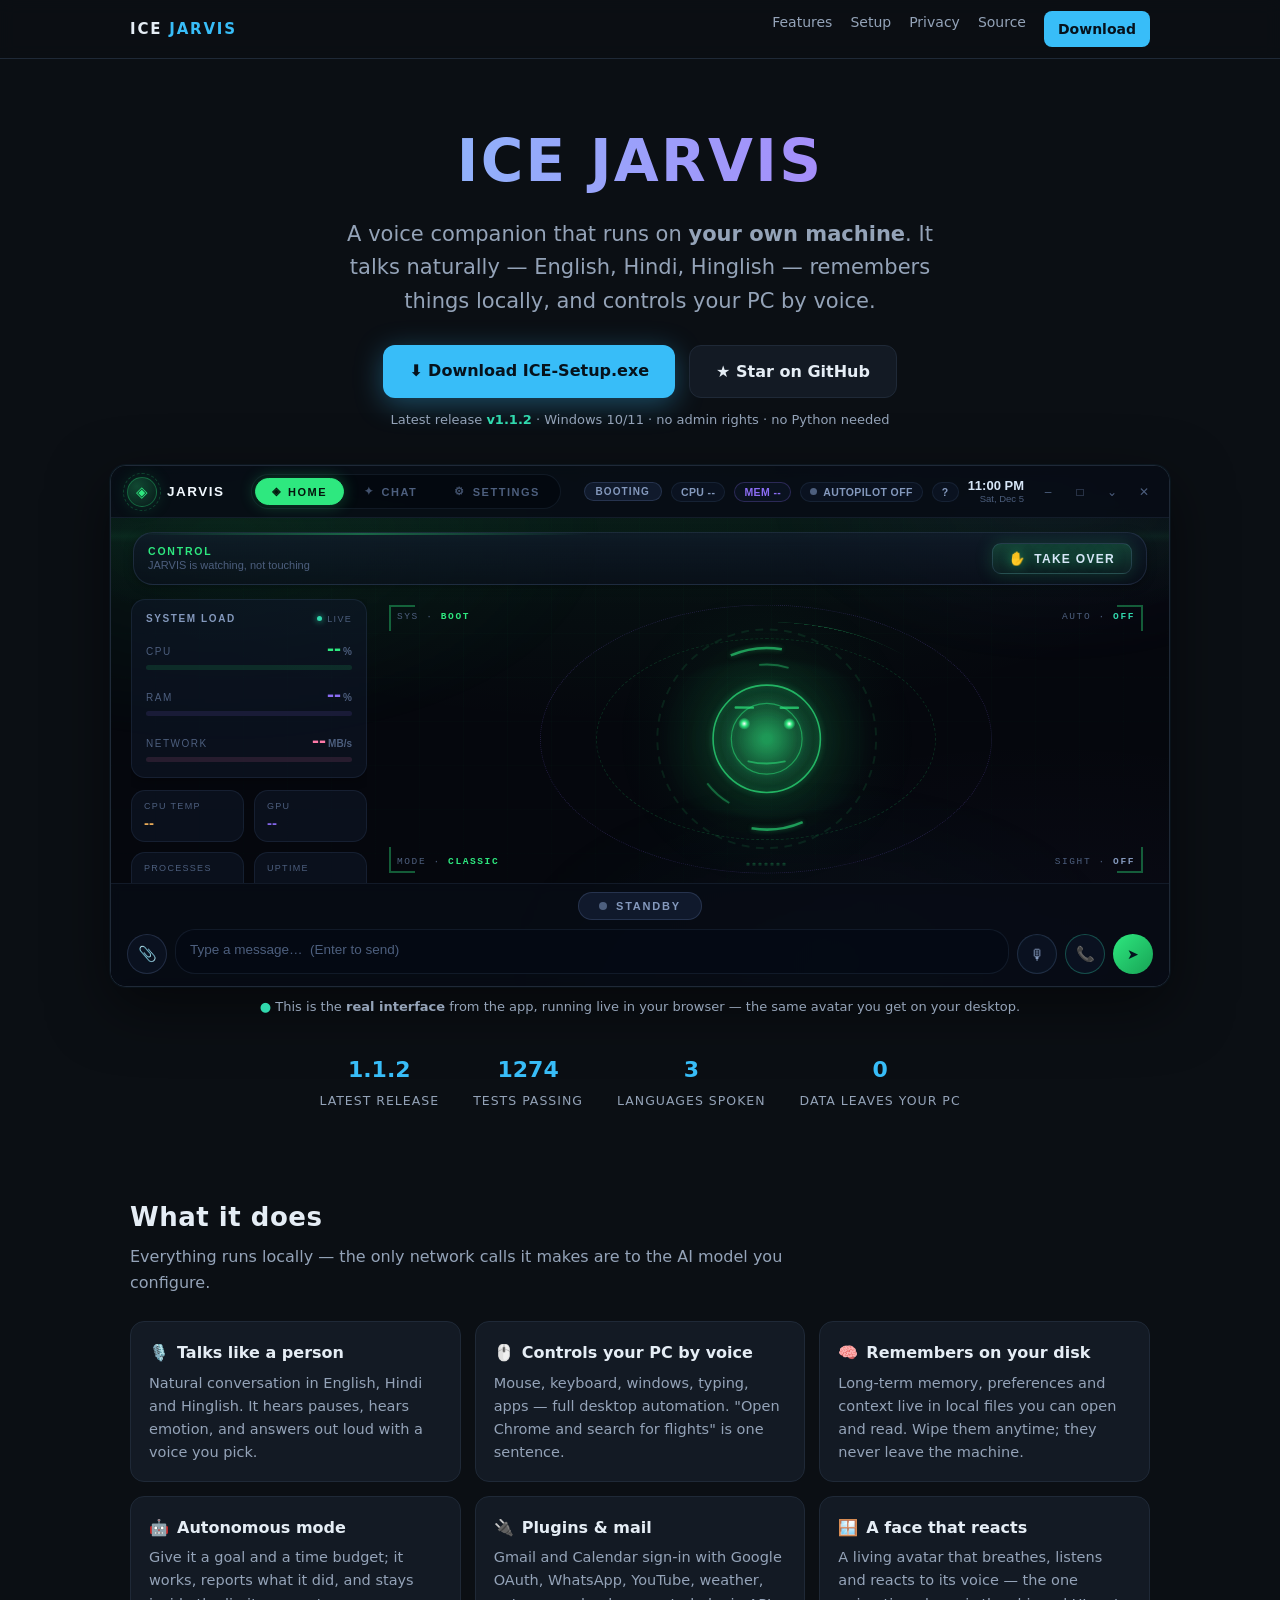
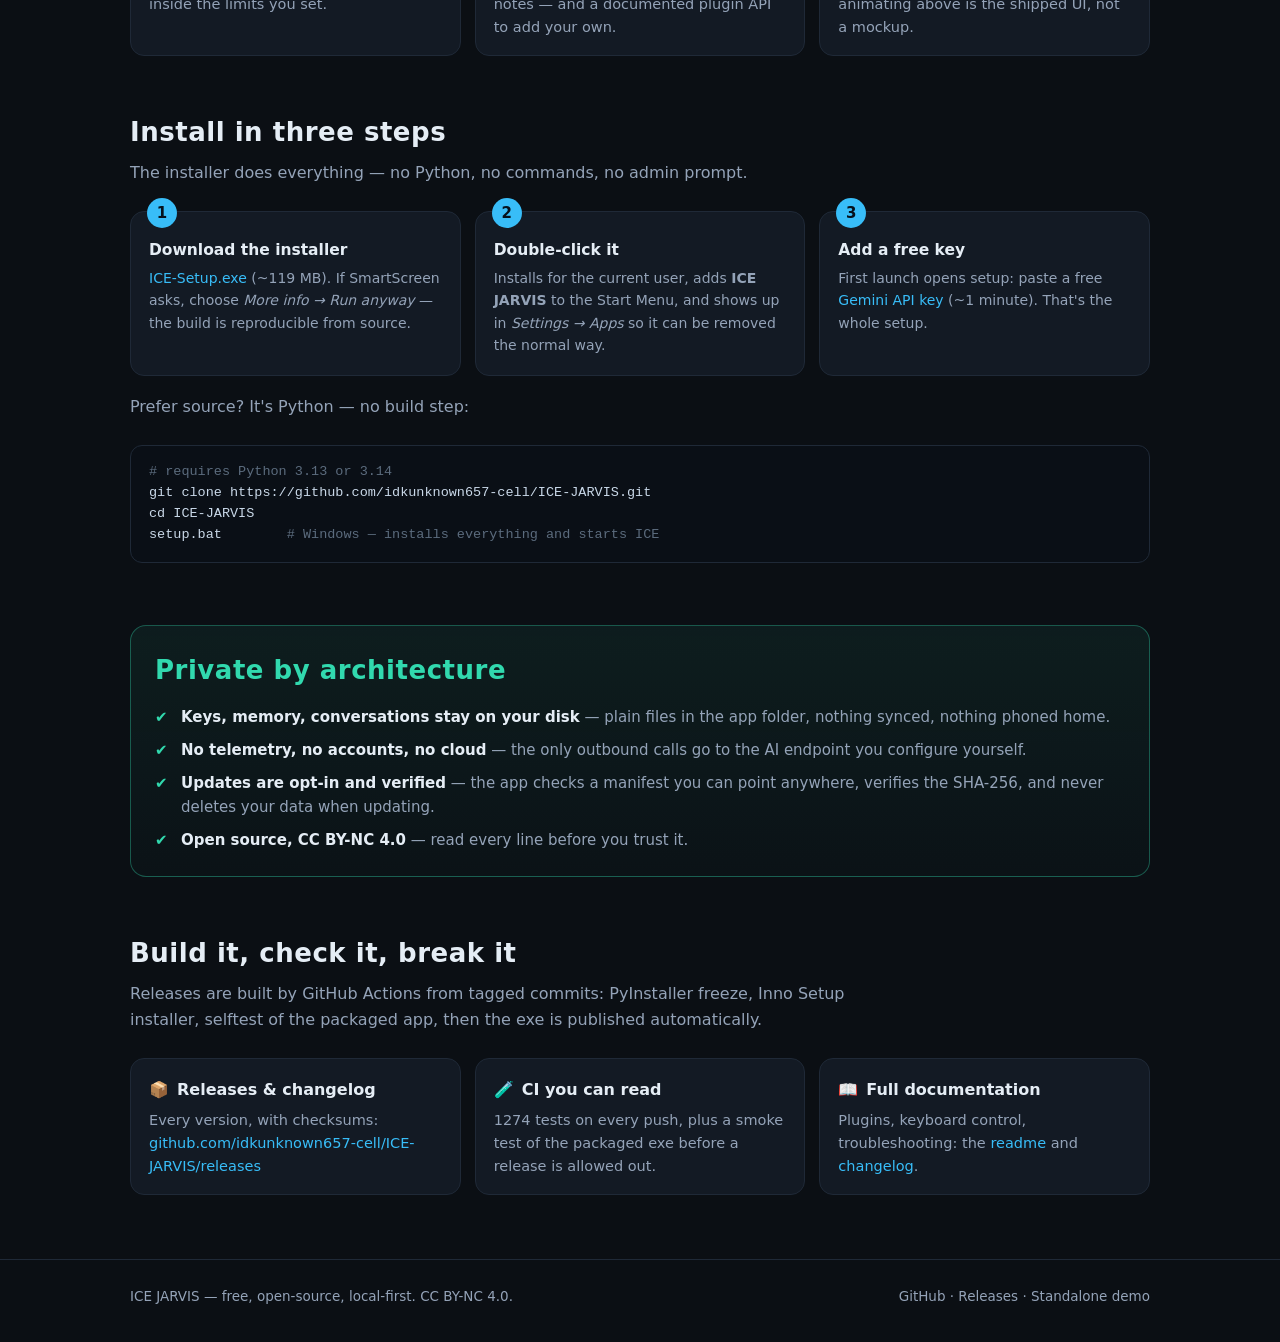
==== docs/index.html @ d4f6b69f "Add the website: landing page + live demo of the real UI, deployed to GitHub Pages" ====
<!DOCTYPE html>
<html lang="en">
<head>
<meta charset="utf-8">
<meta name="viewport" content="width=device-width, initial-scale=1">
<title>ICE JARVIS — a voice companion that runs on your own PC</title>
<meta name="description" content="ICE JARVIS is an open-source Windows voice assistant: natural talk in English, Hindi and Hinglish, full PC control by voice, local memory, plugins — and zero telemetry.">
<link rel="icon" href="data:image/svg+xml,%3Csvg xmlns='http://www.w3.org/2000/svg' viewBox='0 0 32 32'%3E%3Ccircle cx='16' cy='16' r='13' fill='%230b0f14' stroke='%2338bdf8' stroke-width='2'/%3E%3Ccircle cx='16' cy='16' r='6' fill='%2338bdf8'/%3E%3C/svg%3E">
<link rel="stylesheet" href="style.css">
</head>
<body>

<nav>
  <div class="wrap">
    <div class="brand">ICE <span>JARVIS</span></div>
    <div class="links">
      <a href="#features">Features</a>
      <a href="#setup">Setup</a>
      <a href="#privacy">Privacy</a>
      <a href="#source">Source</a>
      <a class="nav-cta" href="https://github.com/idkunknown657-cell/ICE-JARVIS/releases/latest/download/ICE-Setup.exe">Download</a>
    </div>
  </div>
</nav>

<header class="hero wrap">
  <h1>ICE JARVIS</h1>
  <p class="tag">A voice companion that runs on <b>your own machine</b>. It talks naturally — English, Hindi, Hinglish — remembers things locally, and controls your PC by voice.</p>
  <div class="cta-row">
    <a class="btn btn-main" href="https://github.com/idkunknown657-cell/ICE-JARVIS/releases/latest/download/ICE-Setup.exe">⬇ Download ICE-Setup.exe</a>
    <a class="btn btn-ghost" href="https://github.com/idkunknown657-cell/ICE-JARVIS">★ Star on GitHub</a>
  </div>
  <p class="ver">Latest release <b id="latest-ver">v1.1.2</b> · Windows 10/11 · no admin rights · no Python needed</p>

  <div class="demo">
    <div class="demo-frame">
      <iframe src="demo.html" title="ICE JARVIS avatar demo — the real UI, running in your browser" loading="lazy"></iframe>
    </div>
    <p class="demo-note"><span class="dot">●</span> This is the <b>real interface</b> from the app, running live in your browser — the same avatar you get on your desktop.</p>
  </div>

  <div class="stats">
    <div><b id="stat-ver">1.1.2</b><span>latest release</span></div>
    <div><b>1274</b><span>tests passing</span></div>
    <div><b>3</b><span>languages spoken</span></div>
    <div><b>0</b><span>data leaves your PC</span></div>
  </div>
</header>

<main class="wrap">

  <section id="features">
    <h2>What it does</h2>
    <p class="sub">Everything runs locally — the only network calls it makes are to the AI model you configure.</p>
    <div class="grid">
      <div class="card"><h3><span class="ico">🎙️</span>Talks like a person</h3><p>Natural conversation in English, Hindi and Hinglish. It hears pauses, hears emotion, and answers out loud with a voice you pick.</p></div>
      <div class="card"><h3><span class="ico">🖱️</span>Controls your PC by voice</h3><p>Mouse, keyboard, windows, typing, apps — full desktop automation. "Open Chrome and search for flights" is one sentence.</p></div>
      <div class="card"><h3><span class="ico">🧠</span>Remembers on your disk</h3><p>Long-term memory, preferences and context live in local files you can open and read. Wipe them anytime; they never leave the machine.</p></div>
      <div class="card"><h3><span class="ico">🤖</span>Autonomous mode</h3><p>Give it a goal and a time budget; it works, reports what it did, and stays inside the limits you set.</p></div>
      <div class="card"><h3><span class="ico">🔌</span>Plugins &amp; mail</h3><p>Gmail and Calendar sign-in with Google OAuth, WhatsApp, YouTube, weather, notes — and a documented plugin API to add your own.</p></div>
      <div class="card"><h3><span class="ico">🪟</span>A face that reacts</h3><p>A living avatar that breathes, listens and reacts to its voice — the one animating above is the shipped UI, not a mockup.</p></div>
    </div>
  </section>

  <section id="setup">
    <h2>Install in three steps</h2>
    <p class="sub">The installer does everything — no Python, no commands, no admin prompt.</p>
    <div class="steps">
      <div class="step"><h3>Download the installer</h3><p><a href="https://github.com/idkunknown657-cell/ICE-JARVIS/releases/latest/download/ICE-Setup.exe">ICE-Setup.exe</a> (~119&nbsp;MB). If SmartScreen asks, choose <i>More info → Run anyway</i> — the build is reproducible from source.</p></div>
      <div class="step"><h3>Double-click it</h3><p>Installs for the current user, adds <b>ICE JARVIS</b> to the Start Menu, and shows up in <i>Settings → Apps</i> so it can be removed the normal way.</p></div>
      <div class="step"><h3>Add a free key</h3><p>First launch opens setup: paste a free <a href="https://aistudio.google.com/apikey">Gemini API key</a> (~1 minute). That's the whole setup.</p></div>
    </div>
    <p class="sub" style="margin-top:18px">Prefer source? It's Python — no build step:</p>
    <pre><span class="c"># requires Python 3.13 or 3.14</span>
git clone https://github.com/idkunknown657-cell/ICE-JARVIS.git
cd ICE-JARVIS
setup.bat        <span class="c"># Windows — installs everything and starts ICE</span></pre>
  </section>

  <section id="privacy">
    <div class="privacy">
      <h2>Private by architecture</h2>
      <ul>
        <li><b>Keys, memory, conversations stay on your disk</b> — plain files in the app folder, nothing synced, nothing phoned home.</li>
        <li><b>No telemetry, no accounts, no cloud</b> — the only outbound calls go to the AI endpoint you configure yourself.</li>
        <li><b>Updates are opt-in and verified</b> — the app checks a manifest you can point anywhere, verifies the SHA-256, and never deletes your data when updating.</li>
        <li><b>Open source, CC BY-NC 4.0</b> — read every line before you trust it.</li>
      </ul>
    </div>
  </section>

  <section id="source">
    <h2>Build it, check it, break it</h2>
    <p class="sub">Releases are built by GitHub Actions from tagged commits: PyInstaller freeze, Inno Setup installer, selftest of the packaged app, then the exe is published automatically.</p>
    <div class="grid">
      <div class="card"><h3><span class="ico">📦</span>Releases &amp; changelog</h3><p>Every version, with checksums: <a href="https://github.com/idkunknown657-cell/ICE-JARVIS/releases">github.com/idkunknown657-cell/ICE-JARVIS/releases</a></p></div>
      <div class="card"><h3><span class="ico">🧪</span>CI you can read</h3><p>1274 tests on every push, plus a smoke test of the packaged exe before a release is allowed out.</p></div>
      <div class="card"><h3><span class="ico">📖</span>Full documentation</h3><p>Plugins, keyboard control, troubleshooting: the <a href="https://github.com/idkunknown657-cell/ICE-JARVIS#readme">readme</a> and <a href="https://github.com/idkunknown657-cell/ICE-JARVIS/blob/main/CHANGELOG.md">changelog</a>.</p></div>
    </div>
  </section>

</main>

<footer>
  <div class="wrap">
    <span>ICE JARVIS — free, open-source, local-first. CC BY-NC 4.0.</span>
    <span class="right"><a href="https://github.com/idkunknown657-cell/ICE-JARVIS">GitHub</a> · <a href="https://github.com/idkunknown657-cell/ICE-JARVIS/releases">Releases</a> · <a href="demo.html">Standalone demo</a></span>
  </div>
</footer>

<script>
// keep the version badges honest — read the real "latest" release from the GitHub API
fetch("https://api.github.com/repos/idkunknown657-cell/ICE-JARVIS/releases/latest")
  .then(r => r.ok ? r.json() : Promise.reject(r.status))
  .then(rel => {
    const v = (rel.tag_name || "").replace(/^v/, "");
    if (v) {
      for (const id of ["latest-ver", "stat-ver"]) {
        const el = document.getElementById(id);
        if (el) el.textContent = id === "latest-ver" ? rel.tag_name : v;
      }
    }
  })
  .catch(() => { /* static fallback stays */ });
</script>
</body>
</html>
---- docs/style.css ----
/* ICE JARVIS — landing page (served from /docs via GitHub Pages) */
:root {
  --bg: #0b0f14;
  --bg2: #0f151d;
  --card: #131a24;
  --line: #1f2937;
  --text: #e5edf5;
  --muted: #94a3b8;
  --accent: #38bdf8;
  --accent2: #8b6df5;
  --good: #31d9ae;
}

* { box-sizing: border-box; margin: 0; padding: 0; }

html { scroll-behavior: smooth; }

body {
  background:
    radial-gradient(900px 500px at 80% -10%, rgba(139, 109, 245, .14), transparent 60%),
    radial-gradient(900px 500px at 15% -10%, rgba(56, 189, 248, .12), transparent 60%),
    var(--bg);
  color: var(--text);
  font-family: "Segoe UI", system-ui, -apple-system, Roboto, sans-serif;
  line-height: 1.6;
}

a { color: var(--accent); text-decoration: none; }
a:hover { text-decoration: underline; }

.wrap { max-width: 1060px; margin: 0 auto; padding: 0 20px; }

/* ── nav ─────────────────────────────────────────────────────────── */
nav {
  position: sticky; top: 0; z-index: 10;
  background: rgba(11, 15, 20, .82);
  backdrop-filter: blur(8px);
  border-bottom: 1px solid var(--line);
}
nav .wrap { display: flex; align-items: center; gap: 18px; height: 58px; }
.brand { font-weight: 700; letter-spacing: .12em; color: var(--text); font-size: 15px; }
.brand span { color: var(--accent); }
nav .links { margin-left: auto; display: flex; gap: 18px; font-size: 14px; }
nav .links a { color: var(--muted); }
nav .links a:hover { color: var(--text); text-decoration: none; }
.nav-cta {
  background: var(--accent); color: #06121c !important;
  padding: 7px 14px; border-radius: 8px; font-weight: 600;
}
.nav-cta:hover { text-decoration: none; filter: brightness(1.1); }

/* ── hero ────────────────────────────────────────────────────────── */
.hero { padding: 56px 0 30px; text-align: center; }
.hero h1 {
  font-size: clamp(34px, 6vw, 58px);
  letter-spacing: .04em;
  background: linear-gradient(92deg, #7dd3fc, #a78bfa 70%);
  -webkit-background-clip: text; background-clip: text; color: transparent;
}
.hero .tag { font-size: clamp(16px, 2.4vw, 21px); color: var(--muted); margin: 10px auto 26px; max-width: 640px; }
.cta-row { display: flex; gap: 14px; justify-content: center; flex-wrap: wrap; }
.btn {
  display: inline-block; padding: 13px 26px; border-radius: 12px;
  font-weight: 700; font-size: 16px;
}
.btn:hover { text-decoration: none; }
.btn-main { background: var(--accent); color: #06121c !important; box-shadow: 0 6px 28px rgba(56, 189, 248, .35); }
.btn-main:hover { filter: brightness(1.08); }
.btn-ghost { border: 1px solid var(--line); color: var(--text) !important; background: var(--card); }
.btn-ghost:hover { border-color: var(--accent); }
.hero .ver { margin-top: 12px; font-size: 13px; color: var(--muted); }
.hero .ver b { color: var(--good); font-weight: 600; }

/* ── demo frame ──────────────────────────────────────────────────── */
.demo { margin: 34px 0 8px; }
.demo-frame {
  border: 1px solid var(--line);
  border-radius: 16px;
  overflow: hidden;
  background: var(--bg2);
  box-shadow: 0 20px 60px rgba(0, 0, 0, .5), 0 0 0 1px rgba(56, 189, 248, .06);
}
.demo-frame iframe { display: block; width: 100%; height: 520px; border: 0; }
.demo-note { text-align: center; color: var(--muted); font-size: 13px; margin-top: 10px; }
.demo-note .dot { color: var(--good); }

/* ── stats strip ─────────────────────────────────────────────────── */
.stats { display: flex; justify-content: center; gap: 34px; flex-wrap: wrap; padding: 26px 0 8px; }
.stats div { text-align: center; }
.stats b { display: block; font-size: 22px; color: var(--accent); }
.stats span { font-size: 12.5px; color: var(--muted); text-transform: uppercase; letter-spacing: .08em; }

/* ── sections ────────────────────────────────────────────────────── */
section { padding: 46px 0 10px; }
h2 { font-size: 26px; margin-bottom: 6px; letter-spacing: .02em; }
.sub { color: var(--muted); margin-bottom: 26px; max-width: 720px; }

.grid { display: grid; grid-template-columns: repeat(auto-fit, minmax(280px, 1fr)); gap: 14px; }
.card {
  background: var(--card); border: 1px solid var(--line);
  border-radius: 14px; padding: 18px 18px 16px;
}
.card h3 { font-size: 16px; margin-bottom: 6px; }
.card h3 .ico { margin-right: 8px; }
.card p { color: var(--muted); font-size: 14.5px; }

/* ── steps ───────────────────────────────────────────────────────── */
.steps { display: grid; grid-template-columns: repeat(auto-fit, minmax(260px, 1fr)); gap: 14px; counter-reset: step; }
.step {
  background: var(--card); border: 1px solid var(--line); border-radius: 14px;
  padding: 18px; position: relative; counter-increment: step;
}
.step::before {
  content: counter(step);
  position: absolute; top: -14px; left: 16px;
  width: 30px; height: 30px; border-radius: 50%;
  background: var(--accent); color: #06121c;
  font-weight: 800; display: grid; place-items: center; font-size: 15px;
}
.step h3 { font-size: 15.5px; margin: 8px 0 4px; }
.step p { color: var(--muted); font-size: 14px; }
.step code {
  background: #0a0f16; border: 1px solid var(--line); border-radius: 5px;
  padding: 1px 6px; font-size: 13px; color: #7dd3fc;
}

/* ── privacy band ────────────────────────────────────────────────── */
.privacy {
  border: 1px solid rgba(49, 217, 174, .35);
  background: linear-gradient(180deg, rgba(49, 217, 174, .07), rgba(49, 217, 174, .02));
  border-radius: 16px; padding: 24px; margin-top: 6px;
}
.privacy h2 { color: var(--good); }
.privacy ul { list-style: none; display: grid; gap: 9px; margin-top: 14px; }
.privacy li { color: var(--muted); font-size: 15px; padding-left: 26px; position: relative; }
.privacy li::before { content: "✔"; position: absolute; left: 0; color: var(--good); }
.privacy li b { color: var(--text); font-weight: 600; }

/* ── source block ────────────────────────────────────────────────── */
pre {
  background: #0a0f16; border: 1px solid var(--line); border-radius: 12px;
  padding: 16px 18px; overflow-x: auto; font-size: 13.5px; line-height: 1.55;
  color: #c9d8e8;
}
pre .c { color: #5b6b7d; }

/* ── footer ──────────────────────────────────────────────────────── */
footer { border-top: 1px solid var(--line); margin-top: 54px; padding: 26px 0 34px; }
footer .wrap { display: flex; gap: 18px; flex-wrap: wrap; color: var(--muted); font-size: 13.5px; }
footer .right { margin-left: auto; }
footer a { color: var(--muted); }
footer a:hover { color: var(--text); text-decoration: none; }

@media (max-width: 640px) {
  nav .links a:not(.nav-cta) { display: none; }
  .demo-frame iframe { height: 430px; }
}
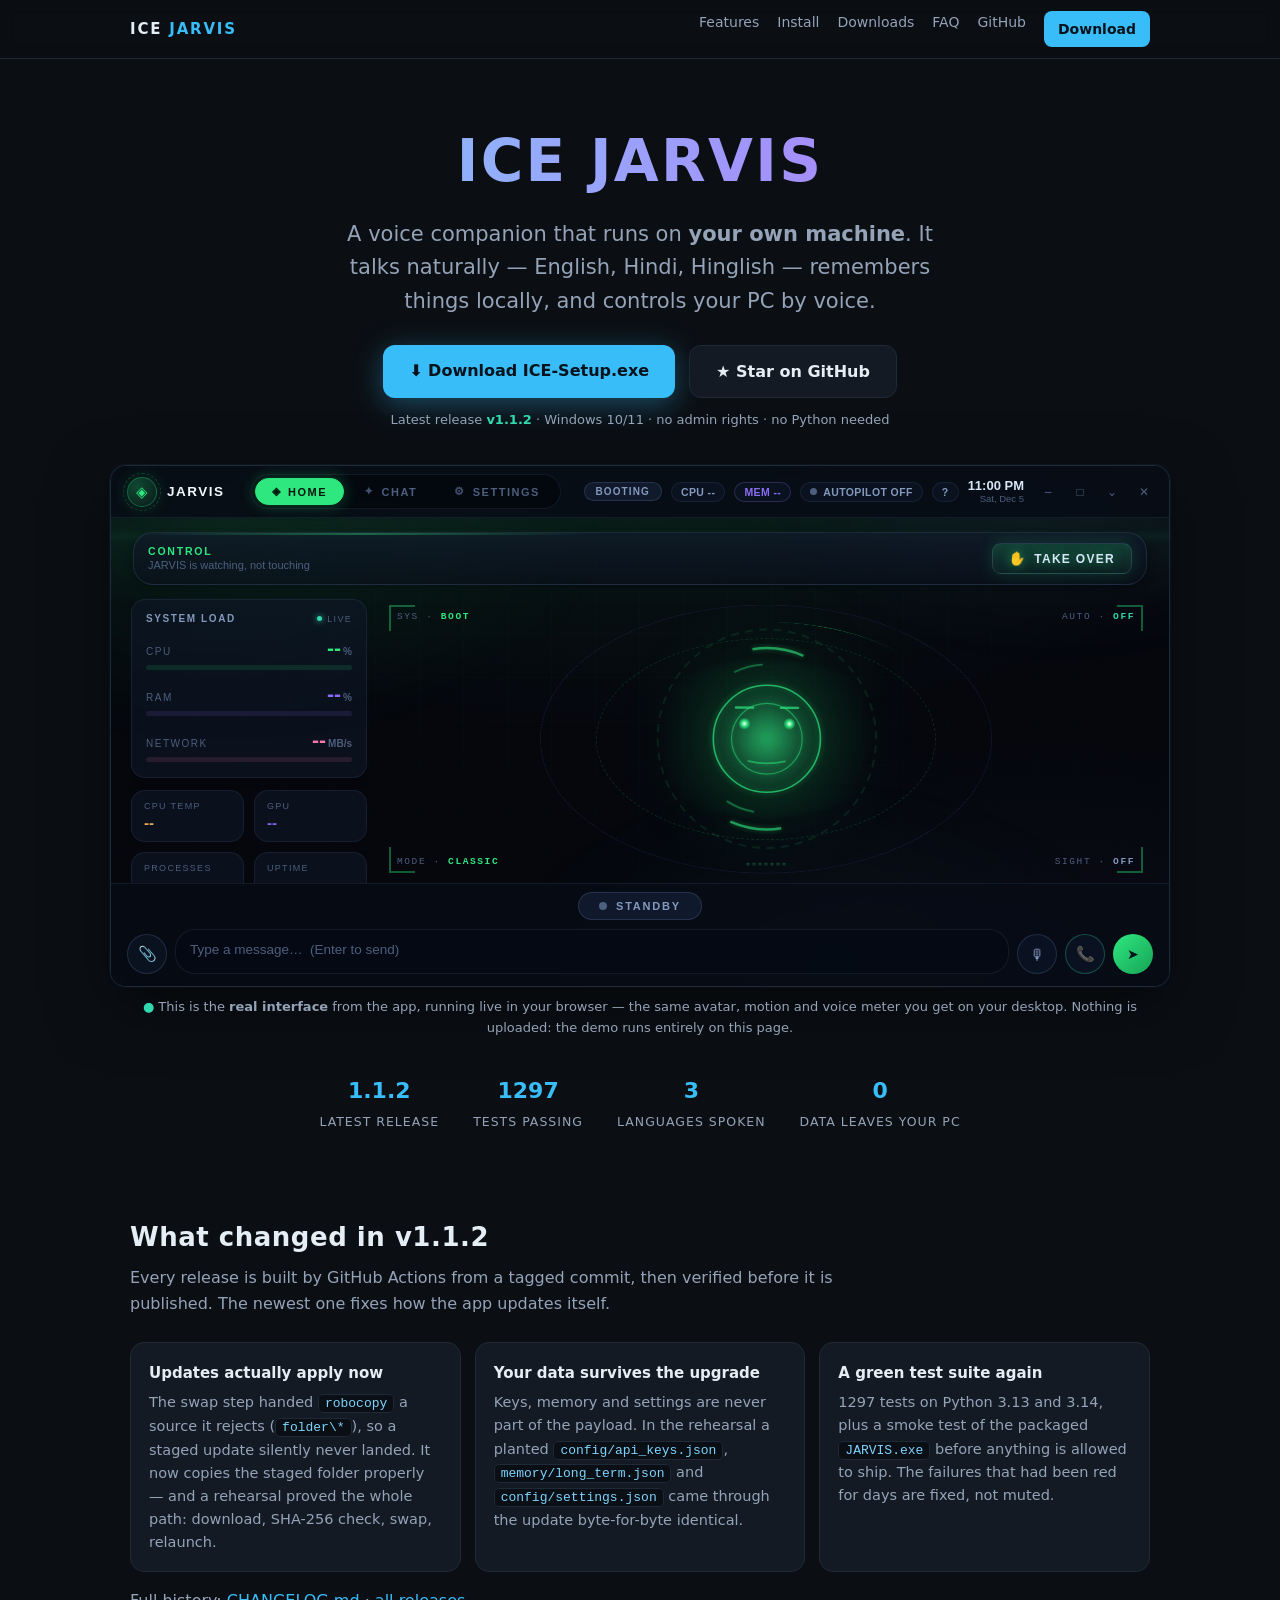
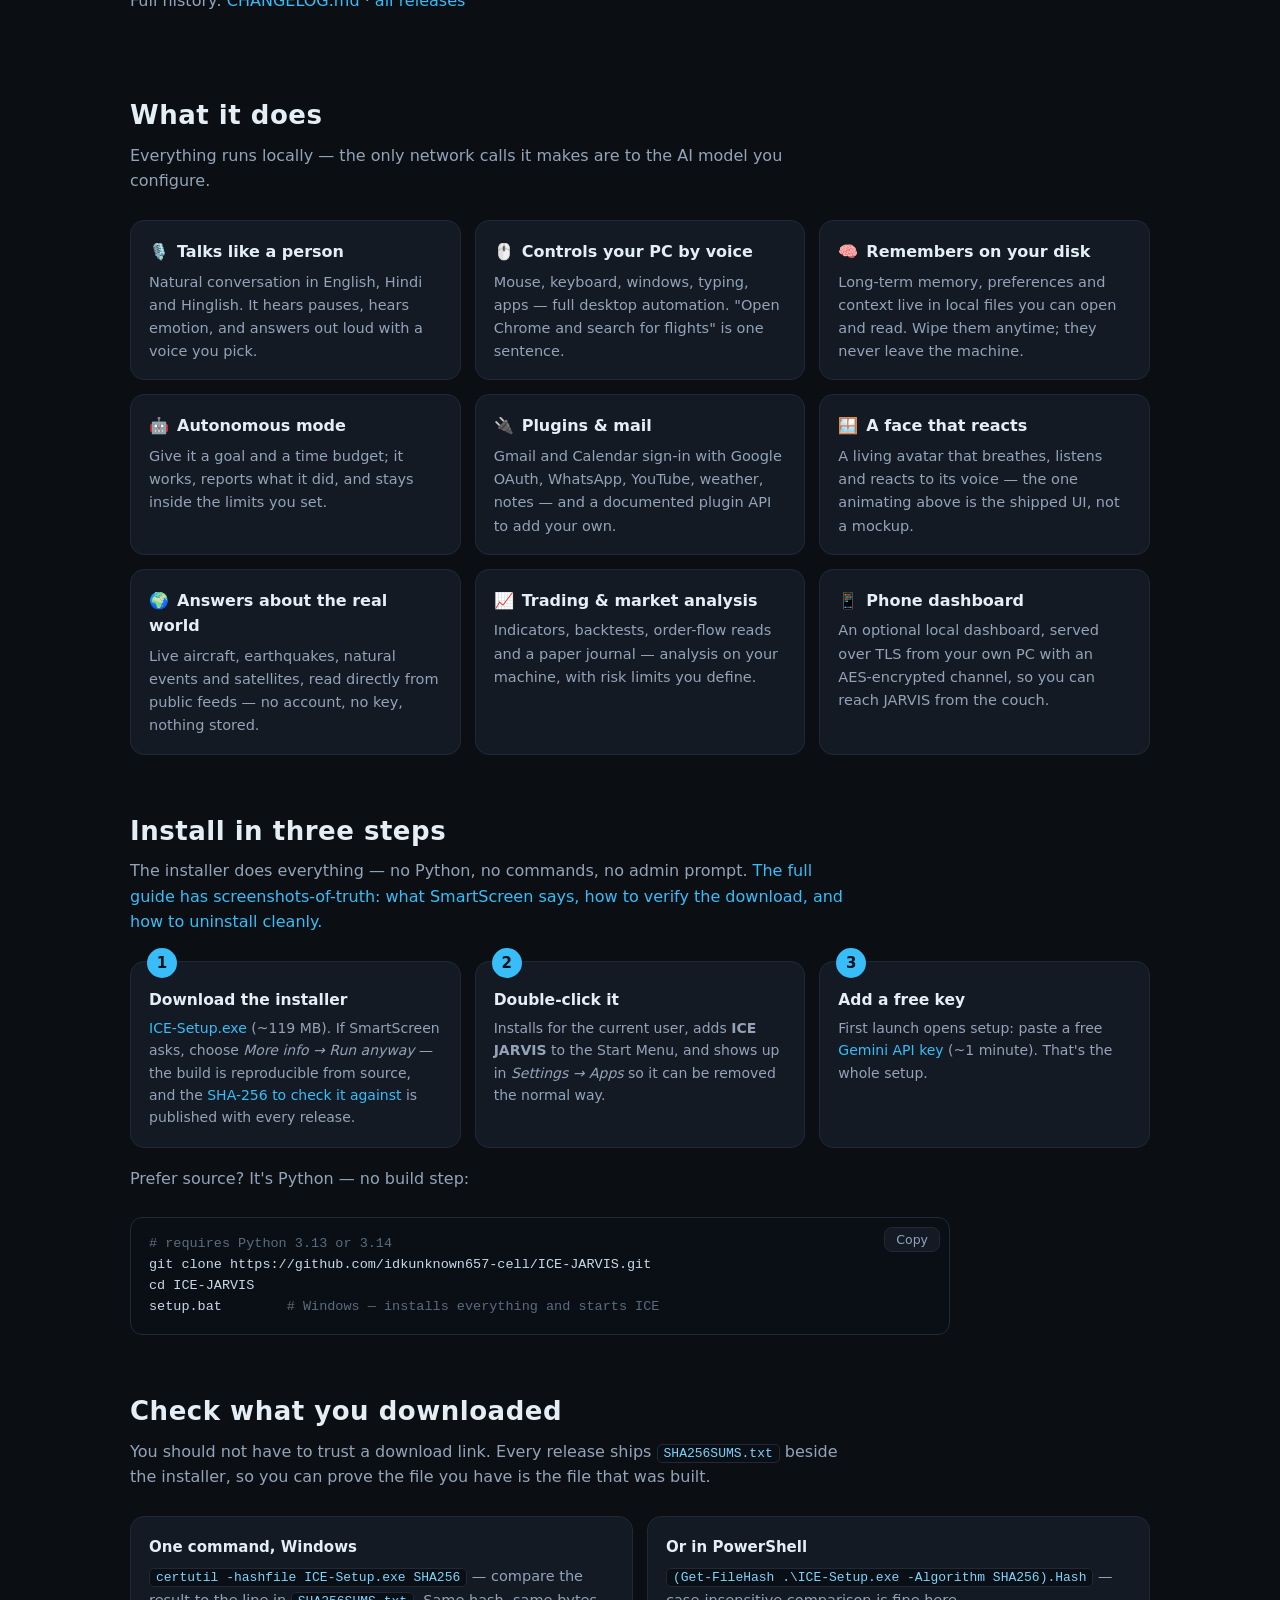
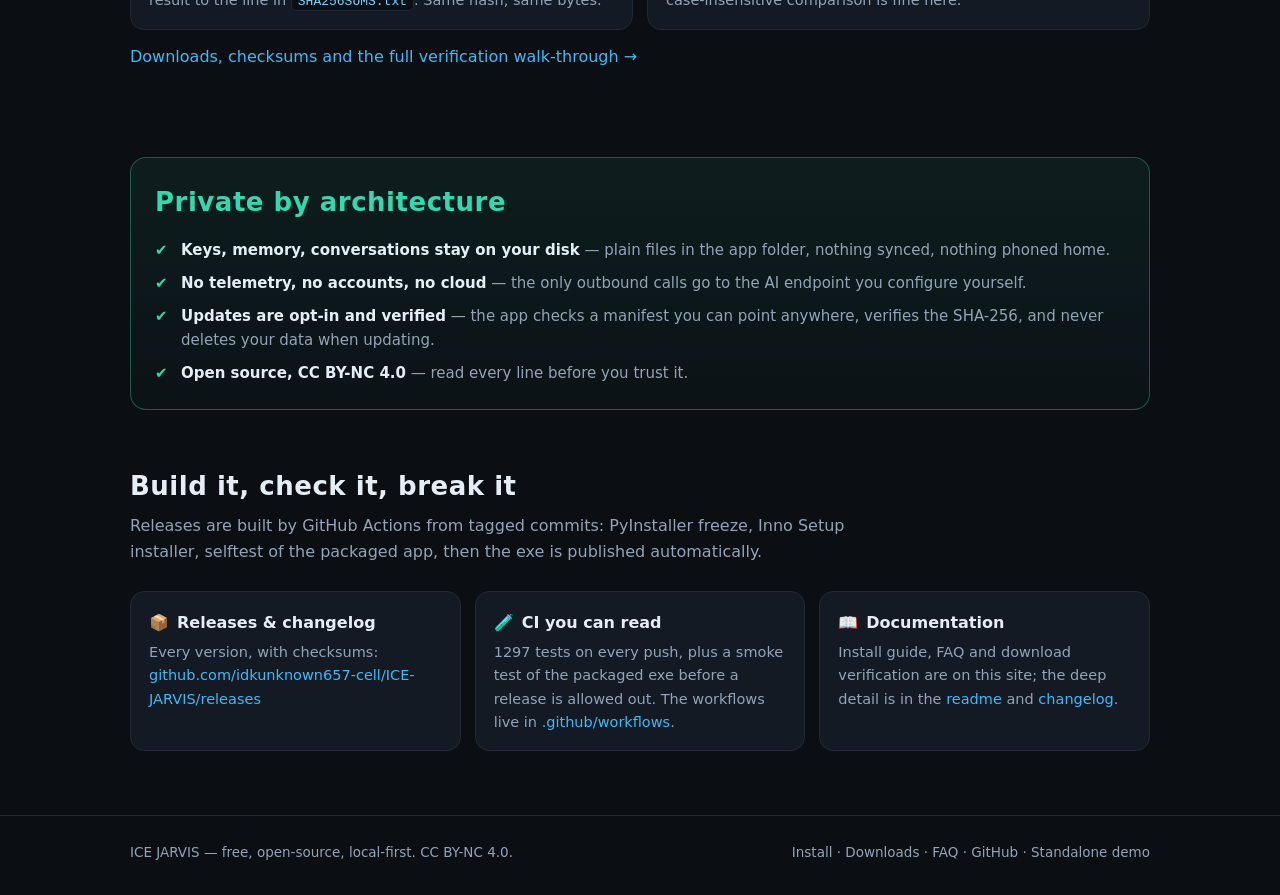
==== commit f6af321f: "Turn the site into a real one: install guide, FAQ, live downloads, and 23 tests holding it honest Th" ====
--- a/docs/index.html
+++ b/docs/index.html
@@ -5,19 +5,41 @@
 <meta name="viewport" content="width=device-width, initial-scale=1">
 <title>ICE JARVIS — a voice companion that runs on your own PC</title>
 <meta name="description" content="ICE JARVIS is an open-source Windows voice assistant: natural talk in English, Hindi and Hinglish, full PC control by voice, local memory, plugins — and zero telemetry.">
+<link rel="canonical" href="https://idkunknown657-cell.github.io/ICE-JARVIS/">
+<meta name="theme-color" content="#0b0f14">
+<meta name="author" content="FatihMakes">
+<meta name="keywords" content="voice assistant, Windows, open source, offline AI, local memory, Hindi, Hinglish, PC control, Gemini, JARVIS">
+
+<meta property="og:type" content="website">
+<meta property="og:site_name" content="ICE JARVIS">
+<meta property="og:title" content="ICE JARVIS — a voice companion that runs on your own PC">
+<meta property="og:description" content="Talk to your PC like a person. English, Hindi and Hinglish, full desktop control by voice, local memory, no telemetry. Free Windows installer.">
+<meta property="og:url" content="https://idkunknown657-cell.github.io/ICE-JARVIS/">
+<meta property="og:image" content="https://idkunknown657-cell.github.io/ICE-JARVIS/og.png">
+<meta property="og:image:width" content="1200">
+<meta property="og:image:height" content="630">
+<meta property="og:image:alt" content="ICE JARVIS — a voice companion that runs on your own PC">
+<meta name="twitter:card" content="summary_large_image">
+<meta name="twitter:title" content="ICE JARVIS — a voice companion that runs on your own PC">
+<meta name="twitter:description" content="Open-source Windows voice assistant: English, Hindi, Hinglish, full PC control, local memory, zero telemetry.">
+<meta name="twitter:image" content="https://idkunknown657-cell.github.io/ICE-JARVIS/og.png">
+
 <link rel="icon" href="data:image/svg+xml,%3Csvg xmlns='http://www.w3.org/2000/svg' viewBox='0 0 32 32'%3E%3Ccircle cx='16' cy='16' r='13' fill='%230b0f14' stroke='%2338bdf8' stroke-width='2'/%3E%3Ccircle cx='16' cy='16' r='6' fill='%2338bdf8'/%3E%3C/svg%3E">
 <link rel="stylesheet" href="style.css">
 </head>
 <body>
 
+<a class="skip" href="#main">Skip to content</a>
+
 <nav>
   <div class="wrap">
-    <div class="brand">ICE <span>JARVIS</span></div>
+    <a class="brand" href="./">ICE <span>JARVIS</span></a>
     <div class="links">
       <a href="#features">Features</a>
-      <a href="#setup">Setup</a>
-      <a href="#privacy">Privacy</a>
-      <a href="#source">Source</a>
+      <a href="install.html">Install</a>
+      <a href="download.html">Downloads</a>
+      <a href="faq.html">FAQ</a>
+      <a href="https://github.com/idkunknown657-cell/ICE-JARVIS">GitHub</a>
       <a class="nav-cta" href="https://github.com/idkunknown657-cell/ICE-JARVIS/releases/latest/download/ICE-Setup.exe">Download</a>
     </div>
   </div>
@@ -30,24 +52,47 @@
     <a class="btn btn-main" href="https://github.com/idkunknown657-cell/ICE-JARVIS/releases/latest/download/ICE-Setup.exe">⬇ Download ICE-Setup.exe</a>
     <a class="btn btn-ghost" href="https://github.com/idkunknown657-cell/ICE-JARVIS">★ Star on GitHub</a>
   </div>
-  <p class="ver">Latest release <b id="latest-ver">v1.1.2</b> · Windows 10/11 · no admin rights · no Python needed</p>
+  <p class="ver">Latest release <b data-latest-tag>v1.1.2</b> · Windows 10/11 · no admin rights · no Python needed</p>
 
   <div class="demo">
     <div class="demo-frame">
       <iframe src="demo.html" title="ICE JARVIS avatar demo — the real UI, running in your browser" loading="lazy"></iframe>
     </div>
-    <p class="demo-note"><span class="dot">●</span> This is the <b>real interface</b> from the app, running live in your browser — the same avatar you get on your desktop.</p>
+    <p class="demo-note"><span class="dot">●</span> This is the <b>real interface</b> from the app, running live in your browser — the same avatar, motion and voice meter you get on your desktop. Nothing is uploaded: the demo runs entirely on this page.</p>
   </div>
 
   <div class="stats">
-    <div><b id="stat-ver">1.1.2</b><span>latest release</span></div>
-    <div><b>1274</b><span>tests passing</span></div>
+    <div><b data-latest-version>1.1.2</b><span>latest release</span></div>
+    <div><b>1297</b><span>tests passing</span></div>
     <div><b>3</b><span>languages spoken</span></div>
     <div><b>0</b><span>data leaves your PC</span></div>
   </div>
 </header>
 
-<main class="wrap">
+<main class="wrap" id="main">
+
+  <section id="new">
+    <h2>What changed in <span data-latest-tag>v1.1.2</span></h2>
+    <p class="sub">Every release is built by GitHub Actions from a tagged commit, then verified before it is published. The newest one fixes how the app updates itself.</p>
+    <div class="grid">
+      <div class="card">
+        <h4>Updates actually apply now</h4>
+        <p>The swap step handed <code>robocopy</code> a source it rejects (<code>folder\*</code>), so a staged update silently never landed. It now copies the staged folder properly — and a rehearsal proved the whole path: download, SHA-256 check, swap, relaunch.</p>
+      </div>
+      <div class="card">
+        <h4>Your data survives the upgrade</h4>
+        <p>Keys, memory and settings are never part of the payload. In the rehearsal a planted <code>config/api_keys.json</code>, <code>memory/long_term.json</code> and <code>config/settings.json</code> came through the update byte-for-byte identical.</p>
+      </div>
+      <div class="card">
+        <h4>A green test suite again</h4>
+        <p>1297 tests on Python 3.13 and 3.14, plus a smoke test of the packaged <code>JARVIS.exe</code> before anything is allowed to ship. The failures that had been red for days are fixed, not muted.</p>
+      </div>
+    </div>
+    <p class="sub" style="margin-top:16px">
+      Full history: <a href="https://github.com/idkunknown657-cell/ICE-JARVIS/blob/main/CHANGELOG.md">CHANGELOG.md</a>
+      · <a href="https://github.com/idkunknown657-cell/ICE-JARVIS/releases">all releases</a>
+    </p>
+  </section>
 
   <section id="features">
     <h2>What it does</h2>
@@ -59,22 +104,43 @@
       <div class="card"><h3><span class="ico">🤖</span>Autonomous mode</h3><p>Give it a goal and a time budget; it works, reports what it did, and stays inside the limits you set.</p></div>
       <div class="card"><h3><span class="ico">🔌</span>Plugins &amp; mail</h3><p>Gmail and Calendar sign-in with Google OAuth, WhatsApp, YouTube, weather, notes — and a documented plugin API to add your own.</p></div>
       <div class="card"><h3><span class="ico">🪟</span>A face that reacts</h3><p>A living avatar that breathes, listens and reacts to its voice — the one animating above is the shipped UI, not a mockup.</p></div>
+      <div class="card"><h3><span class="ico">🌍</span>Answers about the real world</h3><p>Live aircraft, earthquakes, natural events and satellites, read directly from public feeds — no account, no key, nothing stored.</p></div>
+      <div class="card"><h3><span class="ico">📈</span>Trading &amp; market analysis</h3><p>Indicators, backtests, order-flow reads and a paper journal — analysis on your machine, with risk limits you define.</p></div>
+      <div class="card"><h3><span class="ico">📱</span>Phone dashboard</h3><p>An optional local dashboard, served over TLS from your own PC with an AES-encrypted channel, so you can reach JARVIS from the couch.</p></div>
     </div>
   </section>
 
   <section id="setup">
     <h2>Install in three steps</h2>
-    <p class="sub">The installer does everything — no Python, no commands, no admin prompt.</p>
+    <p class="sub">The installer does everything — no Python, no commands, no admin prompt. <a href="install.html">The full guide has screenshots-of-truth: what SmartScreen says, how to verify the download, and how to uninstall cleanly.</a></p>
     <div class="steps">
-      <div class="step"><h3>Download the installer</h3><p><a href="https://github.com/idkunknown657-cell/ICE-JARVIS/releases/latest/download/ICE-Setup.exe">ICE-Setup.exe</a> (~119&nbsp;MB). If SmartScreen asks, choose <i>More info → Run anyway</i> — the build is reproducible from source.</p></div>
+      <div class="step"><h3>Download the installer</h3><p><a href="https://github.com/idkunknown657-cell/ICE-JARVIS/releases/latest/download/ICE-Setup.exe">ICE-Setup.exe</a> (~119&nbsp;MB). If SmartScreen asks, choose <i>More info → Run anyway</i> — the build is reproducible from source, and the <a href="download.html#verify">SHA-256 to check it against</a> is published with every release.</p></div>
       <div class="step"><h3>Double-click it</h3><p>Installs for the current user, adds <b>ICE JARVIS</b> to the Start Menu, and shows up in <i>Settings → Apps</i> so it can be removed the normal way.</p></div>
       <div class="step"><h3>Add a free key</h3><p>First launch opens setup: paste a free <a href="https://aistudio.google.com/apikey">Gemini API key</a> (~1 minute). That's the whole setup.</p></div>
     </div>
     <p class="sub" style="margin-top:18px">Prefer source? It's Python — no build step:</p>
-    <pre><span class="c"># requires Python 3.13 or 3.14</span>
+    <div class="copybox">
+<pre><span class="c"># requires Python 3.13 or 3.14</span>
 git clone https://github.com/idkunknown657-cell/ICE-JARVIS.git
 cd ICE-JARVIS
 setup.bat        <span class="c"># Windows — installs everything and starts ICE</span></pre>
+    </div>
+  </section>
+
+  <section id="verify">
+    <h2>Check what you downloaded</h2>
+    <p class="sub">You should not have to trust a download link. Every release ships <code>SHA256SUMS.txt</code> beside the installer, so you can prove the file you have is the file that was built.</p>
+    <div class="grid two">
+      <div class="card">
+        <h4>One command, Windows</h4>
+        <p><code>certutil -hashfile ICE-Setup.exe SHA256</code> — compare the result to the line in <code>SHA256SUMS.txt</code>. Same hash, same bytes.</p>
+      </div>
+      <div class="card">
+        <h4>Or in PowerShell</h4>
+        <p><code>(Get-FileHash .\ICE-Setup.exe -Algorithm SHA256).Hash</code> — case-insensitive comparison is fine here.</p>
+      </div>
+    </div>
+    <p class="sub" style="margin-top:14px"><a href="download.html#verify">Downloads, checksums and the full verification walk-through →</a></p>
   </section>
 
   <section id="privacy">
@@ -94,8 +160,8 @@
     <p class="sub">Releases are built by GitHub Actions from tagged commits: PyInstaller freeze, Inno Setup installer, selftest of the packaged app, then the exe is published automatically.</p>
     <div class="grid">
       <div class="card"><h3><span class="ico">📦</span>Releases &amp; changelog</h3><p>Every version, with checksums: <a href="https://github.com/idkunknown657-cell/ICE-JARVIS/releases">github.com/idkunknown657-cell/ICE-JARVIS/releases</a></p></div>
-      <div class="card"><h3><span class="ico">🧪</span>CI you can read</h3><p>1274 tests on every push, plus a smoke test of the packaged exe before a release is allowed out.</p></div>
-      <div class="card"><h3><span class="ico">📖</span>Full documentation</h3><p>Plugins, keyboard control, troubleshooting: the <a href="https://github.com/idkunknown657-cell/ICE-JARVIS#readme">readme</a> and <a href="https://github.com/idkunknown657-cell/ICE-JARVIS/blob/main/CHANGELOG.md">changelog</a>.</p></div>
+      <div class="card"><h3><span class="ico">🧪</span>CI you can read</h3><p>1297 tests on every push, plus a smoke test of the packaged exe before a release is allowed out. The workflows live in <a href="https://github.com/idkunknown657-cell/ICE-JARVIS/tree/main/.github/workflows">.github/workflows</a>.</p></div>
+      <div class="card"><h3><span class="ico">📖</span>Documentation</h3><p>Install guide, FAQ and download verification are on this site; the deep detail is in the <a href="https://github.com/idkunknown657-cell/ICE-JARVIS#readme">readme</a> and <a href="https://github.com/idkunknown657-cell/ICE-JARVIS/blob/main/CHANGELOG.md">changelog</a>.</p></div>
     </div>
   </section>
 
@@ -104,24 +170,30 @@
 <footer>
   <div class="wrap">
     <span>ICE JARVIS — free, open-source, local-first. CC BY-NC 4.0.</span>
-    <span class="right"><a href="https://github.com/idkunknown657-cell/ICE-JARVIS">GitHub</a> · <a href="https://github.com/idkunknown657-cell/ICE-JARVIS/releases">Releases</a> · <a href="demo.html">Standalone demo</a></span>
+    <span class="right">
+      <a href="install.html">Install</a> · <a href="download.html">Downloads</a> · <a href="faq.html">FAQ</a> ·
+      <a href="https://github.com/idkunknown657-cell/ICE-JARVIS">GitHub</a> · <a href="demo.html">Standalone demo</a>
+    </span>
   </div>
 </footer>
 
-<script>
-// keep the version badges honest — read the real "latest" release from the GitHub API
-fetch("https://api.github.com/repos/idkunknown657-cell/ICE-JARVIS/releases/latest")
-  .then(r => r.ok ? r.json() : Promise.reject(r.status))
-  .then(rel => {
-    const v = (rel.tag_name || "").replace(/^v/, "");
-    if (v) {
-      for (const id of ["latest-ver", "stat-ver"]) {
-        const el = document.getElementById(id);
-        if (el) el.textContent = id === "latest-ver" ? rel.tag_name : v;
-      }
-    }
-  })
-  .catch(() => { /* static fallback stays */ });
+<script type="application/ld+json">
+{
+  "@context": "https://schema.org",
+  "@type": "SoftwareApplication",
+  "name": "ICE JARVIS",
+  "applicationCategory": "UtilitiesApplication",
+  "operatingSystem": "Windows 10, Windows 11, Linux, macOS",
+  "description": "A local-first open-source voice assistant for Windows: natural English, Hindi and Hinglish conversation, full PC control by voice, local memory, and no telemetry.",
+  "url": "https://idkunknown657-cell.github.io/ICE-JARVIS/",
+  "downloadUrl": "https://github.com/idkunknown657-cell/ICE-JARVIS/releases/latest/download/ICE-Setup.exe",
+  "softwareVersion": "1.1.2",
+  "license": "https://github.com/idkunknown657-cell/ICE-JARVIS/blob/main/LICENSE",
+  "isAccessibleForFree": true,
+  "author": { "@type": "Person", "name": "FatihMakes" },
+  "offers": { "@type": "Offer", "price": "0", "priceCurrency": "USD" }
+}
 </script>
+<script src="site.js" defer></script>
 </body>
 </html>
--- a/docs/style.css
+++ b/docs/style.css
@@ -151,7 +151,159 @@
 footer a { color: var(--muted); }
 footer a:hover { color: var(--text); text-decoration: none; }
 
-@media (max-width: 640px) {
-  nav .links a:not(.nav-cta) { display: none; }
+@media (max-width: 720px) {
+  nav .wrap { gap: 10px; padding: 0 14px; }
+  /* the repo link is in the footer of every page — better than a clipped
+     download button on a phone */
+  nav .links a[href*="github.com"]:not(.nav-cta) { display: none; }
+  nav .links { gap: 12px; font-size: 13px; white-space: nowrap; }
+  .brand { font-size: 13.5px; letter-spacing: .08em; }
+  .nav-cta { padding: 6px 11px; }
   .demo-frame iframe { height: 430px; }
 }
+
+@media (max-width: 480px) {
+  /* last resort: the section shortcut is the one link reachable by scrolling
+     the page itself, so it goes before the pages people have not seen yet */
+  nav .links a[href^="#"], nav .links a[href^="./#"] { display: none; }
+  nav .links { gap: 14px; }
+  .stats { gap: 20px; }
+  .lost { padding: 60px 0 30px; }
+}
+
+/* ══ inner pages (install / downloads / FAQ / 404) ═══════════════════ */
+a.brand { text-decoration: none !important; }
+a.brand:hover { filter: brightness(1.15); }
+
+.skip {
+  position: absolute; left: -9999px; top: 0;
+  background: var(--accent); color: #06121c; padding: 10px 16px;
+  border-radius: 0 0 10px 0; font-weight: 600; z-index: 20;
+}
+.skip:focus { left: 0; }
+
+:focus-visible { outline: 2px solid var(--accent); outline-offset: 2px; border-radius: 4px; }
+
+.page { padding: 48px 0 6px; }
+.page h1 {
+  font-size: clamp(28px, 4.4vw, 40px); letter-spacing: .01em;
+  background: linear-gradient(92deg, #7dd3fc, #a78bfa 75%);
+  -webkit-background-clip: text; background-clip: text; color: transparent;
+}
+.page .lede { color: var(--muted); font-size: 17px; max-width: 720px; margin-top: 10px; }
+.crumbs { font-size: 13px; color: var(--muted); margin-bottom: 14px; }
+.crumbs a { color: var(--muted); }
+
+.toc { display: flex; flex-wrap: wrap; gap: 8px; margin-top: 20px; }
+.toc a {
+  font-size: 13.5px; color: var(--muted); border: 1px solid var(--line);
+  background: var(--card); border-radius: 999px; padding: 5px 13px;
+}
+.toc a:hover { color: var(--text); border-color: var(--accent); text-decoration: none; }
+
+h3.sec { font-size: 19px; margin: 34px 0 6px; }
+h4.subsec { font-size: 15.5px; margin: 22px 0 4px; }
+section p { color: var(--muted); max-width: 760px; }
+section p + p { margin-top: 12px; }
+
+ul.bullets { list-style: none; display: grid; gap: 9px; margin: 14px 0 4px; }
+ul.bullets li { color: var(--muted); font-size: 15px; padding-left: 24px; position: relative; max-width: 780px; }
+ul.bullets li::before { content: "▸"; position: absolute; left: 4px; color: var(--accent); }
+ul.bullets li b { color: var(--text); }
+
+/* callouts */
+.note, .warn, .ok {
+  border-radius: 12px; padding: 14px 16px; margin: 16px 0; font-size: 14.5px;
+  color: var(--muted); max-width: 820px; border: 1px solid var(--line); background: var(--card);
+}
+.note b, .warn b, .ok b { color: var(--text); }
+.note { border-left: 3px solid var(--accent); }
+.warn { border-left: 3px solid #f5b544; }
+.ok   { border-left: 3px solid var(--good); }
+
+/* inline code + copyable lines */
+code {
+  background: #0a0f16; border: 1px solid var(--line); border-radius: 5px;
+  padding: 1px 6px; font-size: 13px; color: #7dd3fc;
+  font-family: "Cascadia Mono", Consolas, "SF Mono", Menlo, monospace;
+}
+pre code { background: none; border: 0; padding: 0; color: inherit; }
+
+.copybox { position: relative; max-width: 820px; }
+.copybox pre { padding-right: 92px; }
+.copy {
+  position: absolute; top: 10px; right: 10px;
+  background: var(--card); color: var(--muted); border: 1px solid var(--line);
+  border-radius: 8px; padding: 4px 11px; font-size: 12.5px; cursor: pointer;
+  font-family: inherit;
+}
+.copy:hover { color: var(--text); border-color: var(--accent); }
+.copy[data-done] { color: var(--good); border-color: var(--good); }
+
+/* tables */
+.tbl-wrap { overflow-x: auto; margin: 16px 0; }
+table.tbl { border-collapse: collapse; width: 100%; font-size: 14px; min-width: 520px; }
+table.tbl th, table.tbl td { text-align: left; padding: 10px 14px; border-bottom: 1px solid var(--line); }
+table.tbl th { color: var(--muted); font-weight: 600; font-size: 12.5px; text-transform: uppercase; letter-spacing: .07em; }
+table.tbl td { color: var(--muted); }
+table.tbl td b, table.tbl td strong { color: var(--text); }
+table.tbl tr:hover td { background: rgba(56, 189, 248, .04); }
+table.tbl .num { font-variant-numeric: tabular-nums; white-space: nowrap; }
+
+/* FAQ accordion */
+details.qa {
+  background: var(--card); border: 1px solid var(--line); border-radius: 12px;
+  padding: 0 16px; margin-bottom: 10px;
+}
+details.qa[open] { border-color: rgba(56, 189, 248, .4); }
+details.qa summary {
+  cursor: pointer; padding: 14px 0; font-weight: 600; font-size: 15.5px;
+  color: var(--text); list-style: none; display: flex; gap: 10px; align-items: baseline;
+}
+details.qa summary::-webkit-details-marker { display: none; }
+details.qa summary::before { content: "+"; color: var(--accent); font-weight: 700; }
+details.qa[open] summary::before { content: "–"; }
+details.qa .body { padding: 0 0 16px 22px; }
+details.qa .body p, details.qa .body li { color: var(--muted); font-size: 14.5px; }
+details.qa .body p + p { margin-top: 10px; }
+details.qa .body a { color: var(--accent); }
+
+/* download page assets */
+.asset {
+  display: flex; gap: 14px; align-items: baseline; flex-wrap: wrap;
+  border: 1px solid var(--line); background: var(--card); border-radius: 12px;
+  padding: 13px 16px; margin-bottom: 10px;
+}
+.asset .name { font-weight: 600; color: var(--text); font-size: 14.5px; }
+.asset .meta { color: var(--muted); font-size: 13px; margin-left: auto; }
+.asset.hero-asset { border-color: rgba(56, 189, 248, .45); background: linear-gradient(180deg, rgba(56, 189, 248, .08), rgba(56, 189, 248, .02)); }
+.asset a { font-size: 14.5px; }
+.rel-head { display: flex; align-items: baseline; gap: 12px; flex-wrap: wrap; margin: 26px 0 10px; }
+.rel-head h3 { font-size: 18px; }
+.pill {
+  font-size: 12px; border: 1px solid var(--line); border-radius: 999px;
+  padding: 2px 10px; color: var(--muted); background: var(--card);
+}
+.pill.live { color: var(--good); border-color: rgba(49, 217, 174, .5); }
+
+/* generic two-column grid for docs blocks */
+.grid.two { grid-template-columns: repeat(auto-fit, minmax(320px, 1fr)); }
+.card h4 { font-size: 15px; margin-bottom: 6px; }
+.card ul { list-style: none; display: grid; gap: 7px; margin-top: 8px; }
+.card ul li { color: var(--muted); font-size: 14px; padding-left: 20px; position: relative; }
+.card ul li::before { content: "✓"; position: absolute; left: 0; color: var(--good); }
+
+/* 404 */
+.lost { text-align: center; padding: 90px 0 40px; }
+.lost .code { font-size: clamp(70px, 16vw, 140px); font-weight: 800; letter-spacing: .06em;
+  background: linear-gradient(92deg, #7dd3fc, #a78bfa 75%);
+  -webkit-background-clip: text; background-clip: text; color: transparent; line-height: 1; }
+.lost p { margin: 16px auto 26px; }
+
+.smallnote { font-size: 12.5px; color: var(--muted); }
+.last { border-top: 1px solid var(--line); margin-top: 26px; padding-top: 14px; font-size: 13px; color: var(--muted); }
+
+@media (prefers-reduced-motion: reduce) {
+  html { scroll-behavior: auto; }
+  * { transition: none !important; animation: none !important; }
+}
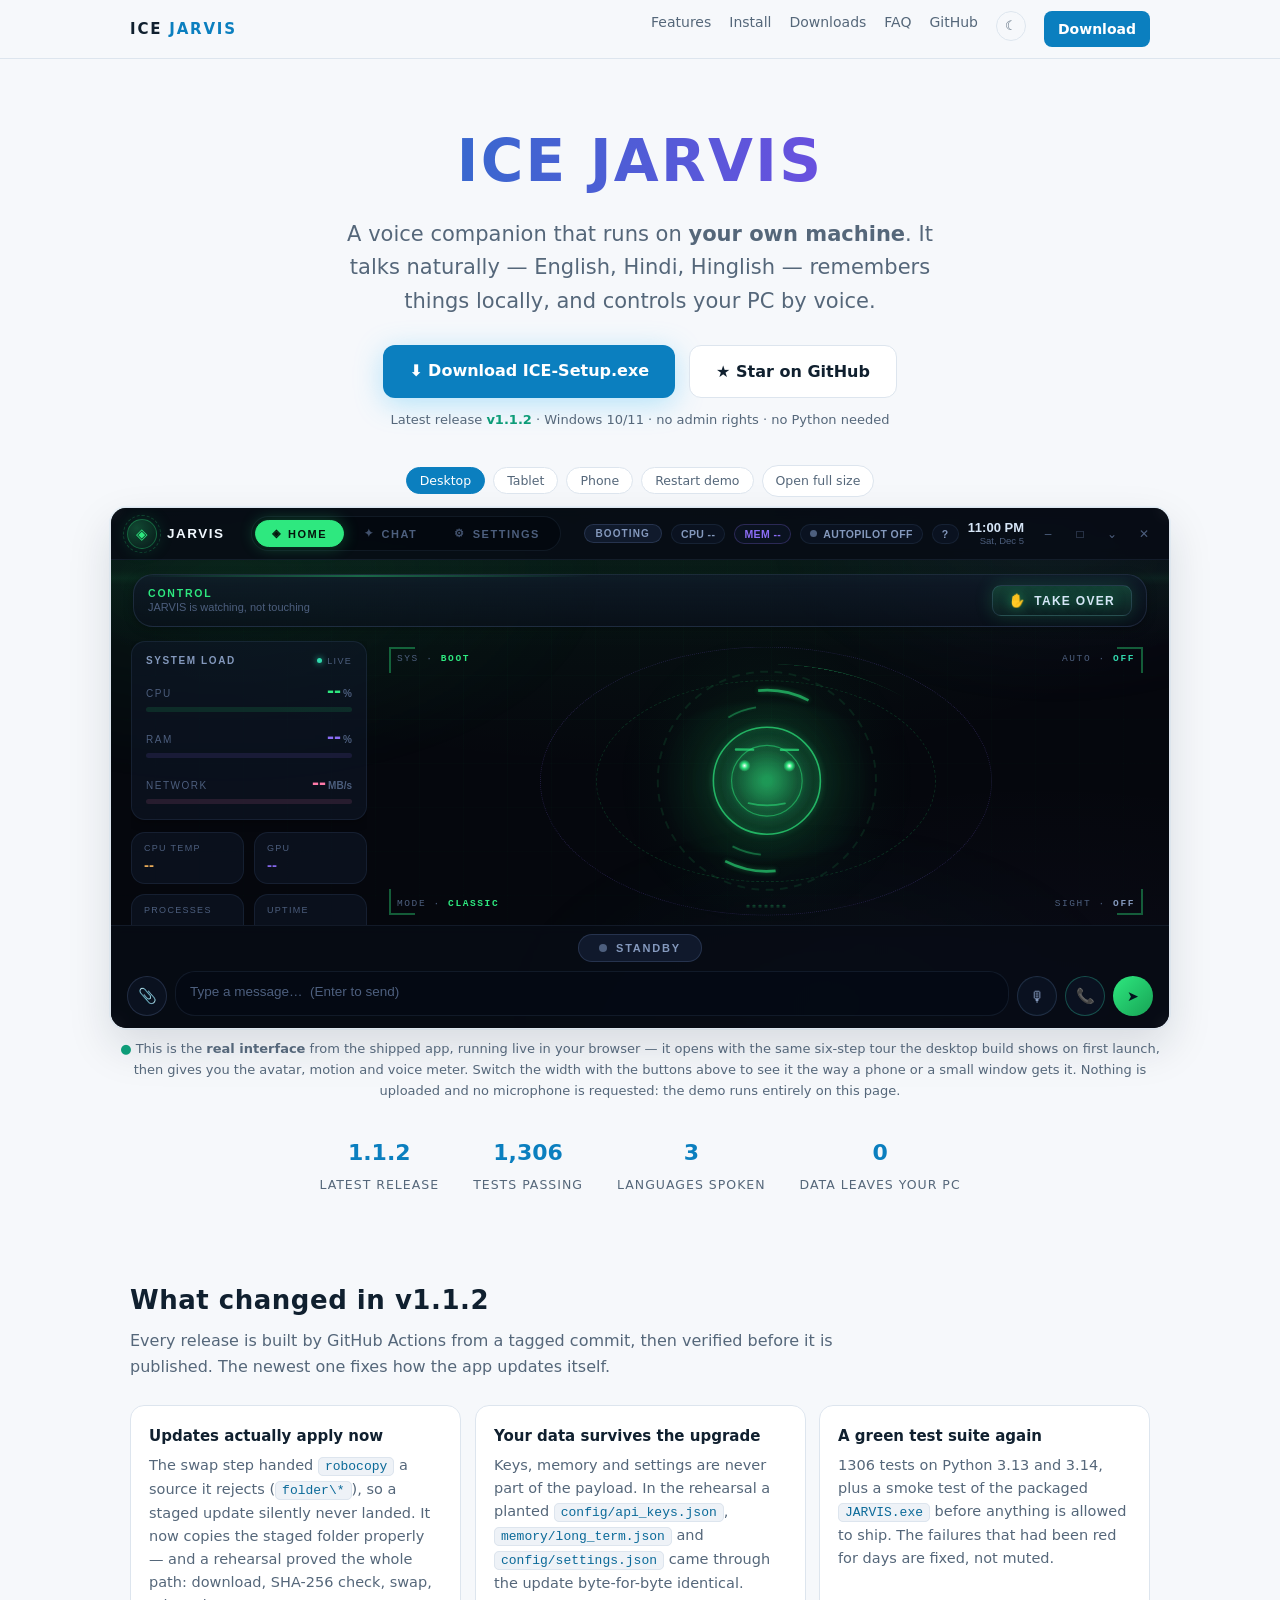
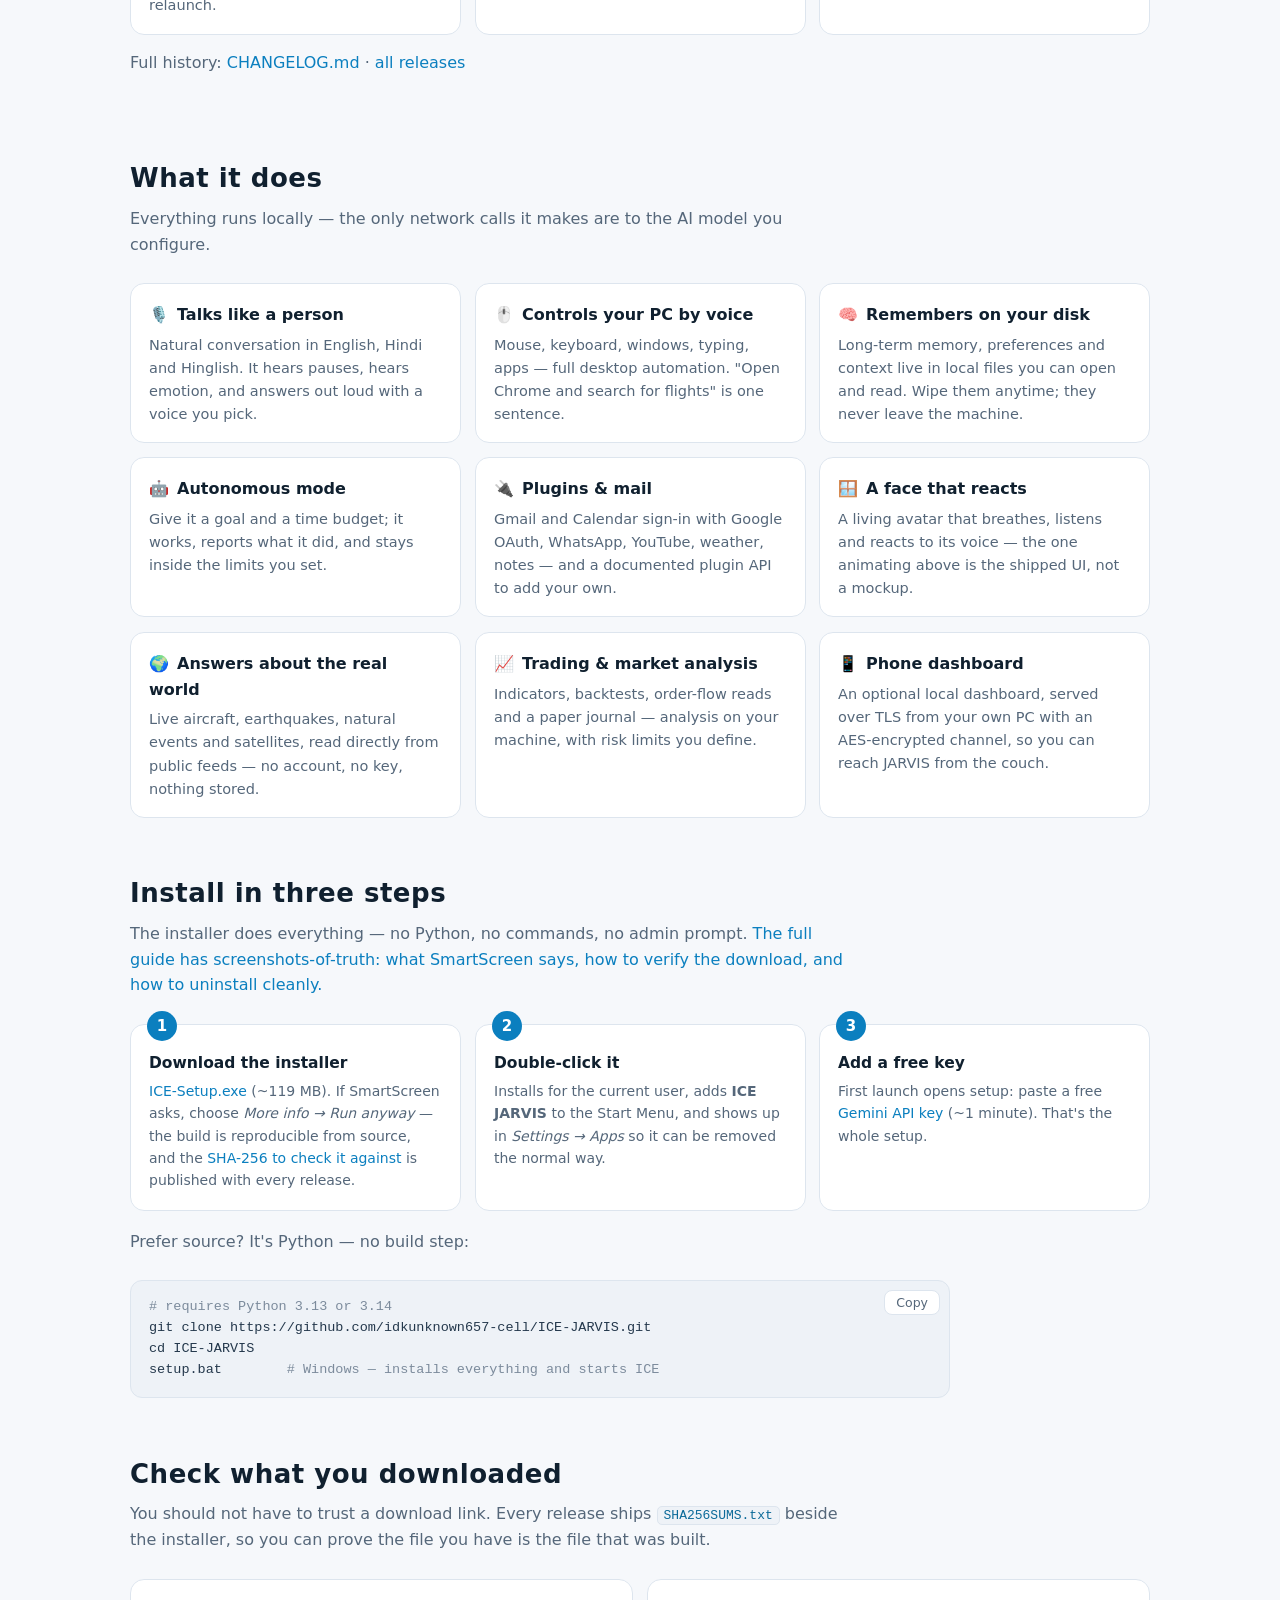
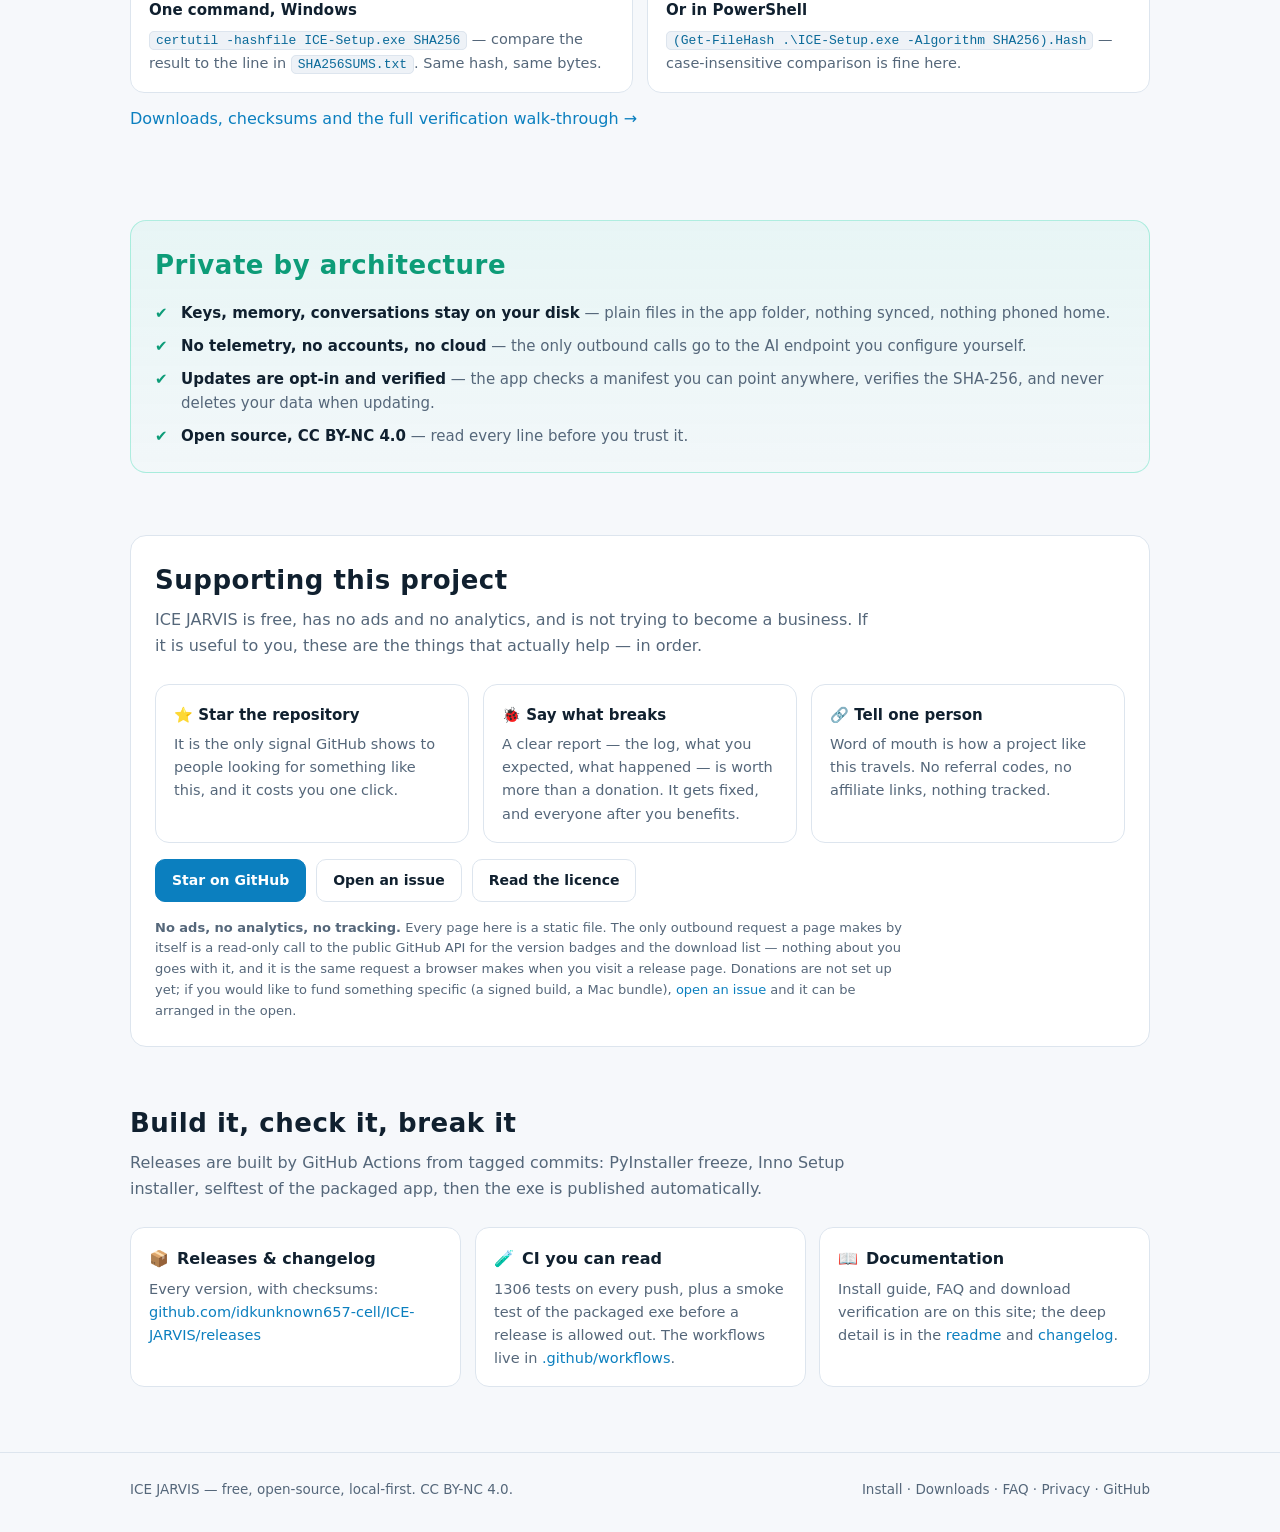
==== commit cf081363: "Give the site motion, a light theme, a privacy policy — and one ad slot that is switched off The sit" ====
--- a/docs/index.html
+++ b/docs/index.html
@@ -24,6 +24,11 @@
 <meta name="twitter:description" content="Open-source Windows voice assistant: English, Hindi, Hinglish, full PC control, local memory, zero telemetry.">
 <meta name="twitter:image" content="https://idkunknown657-cell.github.io/ICE-JARVIS/og.png">
 
+<!-- Theme and motion flag, set before the first paint: a stored choice wins,
+     otherwise the system preference, otherwise the dark default (the site's
+     own look, and the app's). With scripting off none of this runs and every
+     word of every page is still visible. -->
+<script>try{var s=localStorage.getItem("ice-theme")||(window.matchMedia("(prefers-color-scheme: light)").matches?"light":"dark");document.documentElement.setAttribute("data-theme",s)}catch(e){}document.documentElement.classList.add("js");</script>
 <link rel="icon" href="data:image/svg+xml,%3Csvg xmlns='http://www.w3.org/2000/svg' viewBox='0 0 32 32'%3E%3Ccircle cx='16' cy='16' r='13' fill='%230b0f14' stroke='%2338bdf8' stroke-width='2'/%3E%3Ccircle cx='16' cy='16' r='6' fill='%2338bdf8'/%3E%3C/svg%3E">
 <link rel="stylesheet" href="style.css">
 </head>
@@ -58,12 +63,12 @@
     <div class="demo-frame">
       <iframe src="demo.html" title="ICE JARVIS avatar demo — the real UI, running in your browser" loading="lazy"></iframe>
     </div>
-    <p class="demo-note"><span class="dot">●</span> This is the <b>real interface</b> from the app, running live in your browser — the same avatar, motion and voice meter you get on your desktop. Nothing is uploaded: the demo runs entirely on this page.</p>
+    <p class="demo-note"><span class="dot">●</span> This is the <b>real interface</b> from the shipped app, running live in your browser — it opens with the same six-step tour the desktop build shows on first launch, then gives you the avatar, motion and voice meter. Switch the width with the buttons above to see it the way a phone or a small window gets it. Nothing is uploaded and no microphone is requested: the demo runs entirely on this page.</p>
   </div>
 
   <div class="stats">
     <div><b data-latest-version>1.1.2</b><span>latest release</span></div>
-    <div><b>1297</b><span>tests passing</span></div>
+    <div><b>1306</b><span>tests passing</span></div>
     <div><b>3</b><span>languages spoken</span></div>
     <div><b>0</b><span>data leaves your PC</span></div>
   </div>
@@ -85,7 +90,7 @@
       </div>
       <div class="card">
         <h4>A green test suite again</h4>
-        <p>1297 tests on Python 3.13 and 3.14, plus a smoke test of the packaged <code>JARVIS.exe</code> before anything is allowed to ship. The failures that had been red for days are fixed, not muted.</p>
+        <p>1306 tests on Python 3.13 and 3.14, plus a smoke test of the packaged <code>JARVIS.exe</code> before anything is allowed to ship. The failures that had been red for days are fixed, not muted.</p>
       </div>
     </div>
     <p class="sub" style="margin-top:16px">
@@ -155,15 +160,43 @@
     </div>
   </section>
 
+  <section id="support">
+    <div class="support">
+      <h2>Supporting this project</h2>
+      <p class="sub">ICE JARVIS is free, has no ads and no analytics, and is not trying to become a business. If it is useful to you, these are the things that actually help — in order.</p>
+      <div class="grid">
+        <div class="card"><h4>⭐ Star the repository</h4><p>It is the only signal GitHub shows to people looking for something like this, and it costs you one click.</p></div>
+        <div class="card"><h4>🐞 Say what breaks</h4><p>A clear report — the log, what you expected, what happened — is worth more than a donation. It gets fixed, and everyone after you benefits.</p></div>
+        <div class="card"><h4>🔗 Tell one person</h4><p>Word of mouth is how a project like this travels. No referral codes, no affiliate links, nothing tracked.</p></div>
+      </div>
+      <div class="support-cta">
+        <a class="primary" href="https://github.com/idkunknown657-cell/ICE-JARVIS">Star on GitHub</a>
+        <a href="https://github.com/idkunknown657-cell/ICE-JARVIS/issues">Open an issue</a>
+        <a href="https://github.com/idkunknown657-cell/ICE-JARVIS/blob/main/LICENSE">Read the licence</a>
+      </div>
+      <p class="no-ads-note"><b>No ads, no analytics, no tracking.</b> Every page here is a static file. The only outbound request a page makes by itself is a read-only call to the public GitHub API for the version badges and the download list — nothing about you goes with it, and it is the same request a browser makes when you visit a release page. Donations are not set up yet; if you would like to fund something specific (a signed build, a Mac bundle), <a href="https://github.com/idkunknown657-cell/ICE-JARVIS/issues">open an issue</a> and it can be arranged in the open.</p>
+    </div>
+  </section>
+
   <section id="source">
     <h2>Build it, check it, break it</h2>
     <p class="sub">Releases are built by GitHub Actions from tagged commits: PyInstaller freeze, Inno Setup installer, selftest of the packaged app, then the exe is published automatically.</p>
     <div class="grid">
       <div class="card"><h3><span class="ico">📦</span>Releases &amp; changelog</h3><p>Every version, with checksums: <a href="https://github.com/idkunknown657-cell/ICE-JARVIS/releases">github.com/idkunknown657-cell/ICE-JARVIS/releases</a></p></div>
-      <div class="card"><h3><span class="ico">🧪</span>CI you can read</h3><p>1297 tests on every push, plus a smoke test of the packaged exe before a release is allowed out. The workflows live in <a href="https://github.com/idkunknown657-cell/ICE-JARVIS/tree/main/.github/workflows">.github/workflows</a>.</p></div>
+      <div class="card"><h3><span class="ico">🧪</span>CI you can read</h3><p>1306 tests on every push, plus a smoke test of the packaged exe before a release is allowed out. The workflows live in <a href="https://github.com/idkunknown657-cell/ICE-JARVIS/tree/main/.github/workflows">.github/workflows</a>.</p></div>
       <div class="card"><h3><span class="ico">📖</span>Documentation</h3><p>Install guide, FAQ and download verification are on this site; the deep detail is in the <a href="https://github.com/idkunknown657-cell/ICE-JARVIS#readme">readme</a> and <a href="https://github.com/idkunknown657-cell/ICE-JARVIS/blob/main/CHANGELOG.md">changelog</a>.</p></div>
     </div>
   </section>
+
+  <!-- One ad slot in the whole site, and it is invisible until a publisher id
+       is deliberately configured (see the ads() switch in site.js and the
+       honest accounting of what that commits you to in docs/README.md). A
+       site that promises "no telemetry" must not quietly load an ad network,
+       and an empty <ins> must never ship looking like a broken page. -->
+  <div class="ad-slot" role="complementary" aria-label="Advertisement">
+    <span class="ad-label">Advertisement</span>
+    <ins class="adsbygoogle" style="display:block"></ins>
+  </div>
 
 </main>
 
@@ -172,7 +205,7 @@
     <span>ICE JARVIS — free, open-source, local-first. CC BY-NC 4.0.</span>
     <span class="right">
       <a href="install.html">Install</a> · <a href="download.html">Downloads</a> · <a href="faq.html">FAQ</a> ·
-      <a href="https://github.com/idkunknown657-cell/ICE-JARVIS">GitHub</a> · <a href="demo.html">Standalone demo</a>
+      <a href="privacy.html">Privacy</a> · <a href="https://github.com/idkunknown657-cell/ICE-JARVIS">GitHub</a>
     </span>
   </div>
 </footer>
--- a/docs/style.css
+++ b/docs/style.css
@@ -9,6 +9,51 @@
   --accent: #38bdf8;
   --accent2: #8b6df5;
   --good: #31d9ae;
+
+  /* Surfaces and ink that are not simply "the opposite of --bg". Kept as
+     variables so the light theme is a palette swap and not a rewrite. */
+  --code-bg: #0a0f16;
+  --code-fg: #7dd3fc;
+  --code-text: #c9d8e8;
+  --dim: #5b6b7d;
+  --on-accent: #06121c;
+  --grad-a: #7dd3fc;
+  --grad-b: #a78bfa;
+  --glow-a: rgba(139, 109, 245, .14);
+  --glow-b: rgba(56, 189, 248, .12);
+  --nav-bg: rgba(11, 15, 20, .82);
+  --hover: rgba(56, 189, 248, .04);
+  --shadow: 0 20px 60px rgba(0, 0, 0, .5);
+  --reveal-y: 18px;
+}
+
+/* Light theme, applied only when a human asks for it (see the toggle in
+   site.js) — or when the operating system prefers light and they never
+   touched the switch. Dark stays the default so the site still looks like
+   the app without JavaScript. */
+:root[data-theme="light"] {
+  --bg: #f6f8fb;
+  --bg2: #ffffff;
+  --card: #ffffff;
+  --line: #dde5ee;
+  --text: #10202f;
+  --muted: #55677a;
+  --accent: #0b7fbf;
+  --accent2: #6d4ee0;
+  --good: #0d9c78;
+
+  --code-bg: #eef2f7;
+  --code-fg: #0b6a99;
+  --code-text: #24384c;
+  --dim: #7c8b9c;
+  --on-accent: #ffffff;
+  --grad-a: #0b7fbf;
+  --grad-b: #6d4ee0;
+  --glow-a: rgba(109, 78, 224, .10);
+  --glow-b: rgba(11, 127, 191, .08);
+  --nav-bg: rgba(246, 248, 251, .85);
+  --hover: rgba(11, 127, 191, .05);
+  --shadow: 0 18px 44px rgba(16, 32, 47, .13);
 }
 
 * { box-sizing: border-box; margin: 0; padding: 0; }
@@ -17,8 +62,8 @@
 
 body {
   background:
-    radial-gradient(900px 500px at 80% -10%, rgba(139, 109, 245, .14), transparent 60%),
-    radial-gradient(900px 500px at 15% -10%, rgba(56, 189, 248, .12), transparent 60%),
+    radial-gradient(900px 500px at 80% -10%, var(--glow-a), transparent 60%),
+    radial-gradient(900px 500px at 15% -10%, var(--glow-b), transparent 60%),
     var(--bg);
   color: var(--text);
   font-family: "Segoe UI", system-ui, -apple-system, Roboto, sans-serif;
@@ -33,7 +78,7 @@
 /* ── nav ─────────────────────────────────────────────────────────── */
 nav {
   position: sticky; top: 0; z-index: 10;
-  background: rgba(11, 15, 20, .82);
+  background: var(--nav-bg);
   backdrop-filter: blur(8px);
   border-bottom: 1px solid var(--line);
 }
@@ -44,7 +89,7 @@
 nav .links a { color: var(--muted); }
 nav .links a:hover { color: var(--text); text-decoration: none; }
 .nav-cta {
-  background: var(--accent); color: #06121c !important;
+  background: var(--accent); color: var(--on-accent) !important;
   padding: 7px 14px; border-radius: 8px; font-weight: 600;
 }
 .nav-cta:hover { text-decoration: none; filter: brightness(1.1); }
@@ -54,7 +99,7 @@
 .hero h1 {
   font-size: clamp(34px, 6vw, 58px);
   letter-spacing: .04em;
-  background: linear-gradient(92deg, #7dd3fc, #a78bfa 70%);
+  background: linear-gradient(92deg, var(--grad-a), var(--grad-b) 70%);
   -webkit-background-clip: text; background-clip: text; color: transparent;
 }
 .hero .tag { font-size: clamp(16px, 2.4vw, 21px); color: var(--muted); margin: 10px auto 26px; max-width: 640px; }
@@ -64,7 +109,7 @@
   font-weight: 700; font-size: 16px;
 }
 .btn:hover { text-decoration: none; }
-.btn-main { background: var(--accent); color: #06121c !important; box-shadow: 0 6px 28px rgba(56, 189, 248, .35); }
+.btn-main { background: var(--accent); color: var(--on-accent) !important; box-shadow: 0 6px 28px rgba(56, 189, 248, .35); }
 .btn-main:hover { filter: brightness(1.08); }
 .btn-ghost { border: 1px solid var(--line); color: var(--text) !important; background: var(--card); }
 .btn-ghost:hover { border-color: var(--accent); }
@@ -78,7 +123,7 @@
   border-radius: 16px;
   overflow: hidden;
   background: var(--bg2);
-  box-shadow: 0 20px 60px rgba(0, 0, 0, .5), 0 0 0 1px rgba(56, 189, 248, .06);
+  box-shadow: var(--shadow), 0 0 0 1px rgba(56, 189, 248, .06);
 }
 .demo-frame iframe { display: block; width: 100%; height: 520px; border: 0; }
 .demo-note { text-align: center; color: var(--muted); font-size: 13px; margin-top: 10px; }
@@ -114,14 +159,14 @@
   content: counter(step);
   position: absolute; top: -14px; left: 16px;
   width: 30px; height: 30px; border-radius: 50%;
-  background: var(--accent); color: #06121c;
+  background: var(--accent); color: var(--on-accent);
   font-weight: 800; display: grid; place-items: center; font-size: 15px;
 }
 .step h3 { font-size: 15.5px; margin: 8px 0 4px; }
 .step p { color: var(--muted); font-size: 14px; }
 .step code {
-  background: #0a0f16; border: 1px solid var(--line); border-radius: 5px;
-  padding: 1px 6px; font-size: 13px; color: #7dd3fc;
+  background: var(--code-bg); border: 1px solid var(--line); border-radius: 5px;
+  padding: 1px 6px; font-size: 13px; color: var(--code-fg);
 }
 
 /* ── privacy band ────────────────────────────────────────────────── */
@@ -138,11 +183,11 @@
 
 /* ── source block ────────────────────────────────────────────────── */
 pre {
-  background: #0a0f16; border: 1px solid var(--line); border-radius: 12px;
+  background: var(--code-bg); border: 1px solid var(--line); border-radius: 12px;
   padding: 16px 18px; overflow-x: auto; font-size: 13.5px; line-height: 1.55;
-  color: #c9d8e8;
-}
-pre .c { color: #5b6b7d; }
+  color: var(--code-text);
+}
+pre .c { color: var(--dim); }
 
 /* ── footer ──────────────────────────────────────────────────────── */
 footer { border-top: 1px solid var(--line); margin-top: 54px; padding: 26px 0 34px; }
@@ -177,7 +222,7 @@
 
 .skip {
   position: absolute; left: -9999px; top: 0;
-  background: var(--accent); color: #06121c; padding: 10px 16px;
+  background: var(--accent); color: var(--on-accent); padding: 10px 16px;
   border-radius: 0 0 10px 0; font-weight: 600; z-index: 20;
 }
 .skip:focus { left: 0; }
@@ -187,7 +232,7 @@
 .page { padding: 48px 0 6px; }
 .page h1 {
   font-size: clamp(28px, 4.4vw, 40px); letter-spacing: .01em;
-  background: linear-gradient(92deg, #7dd3fc, #a78bfa 75%);
+  background: linear-gradient(92deg, var(--grad-a), var(--grad-b) 75%);
   -webkit-background-clip: text; background-clip: text; color: transparent;
 }
 .page .lede { color: var(--muted); font-size: 17px; max-width: 720px; margin-top: 10px; }
@@ -223,8 +268,8 @@
 
 /* inline code + copyable lines */
 code {
-  background: #0a0f16; border: 1px solid var(--line); border-radius: 5px;
-  padding: 1px 6px; font-size: 13px; color: #7dd3fc;
+  background: var(--code-bg); border: 1px solid var(--line); border-radius: 5px;
+  padding: 1px 6px; font-size: 13px; color: var(--code-fg);
   font-family: "Cascadia Mono", Consolas, "SF Mono", Menlo, monospace;
 }
 pre code { background: none; border: 0; padding: 0; color: inherit; }
@@ -247,7 +292,7 @@
 table.tbl th { color: var(--muted); font-weight: 600; font-size: 12.5px; text-transform: uppercase; letter-spacing: .07em; }
 table.tbl td { color: var(--muted); }
 table.tbl td b, table.tbl td strong { color: var(--text); }
-table.tbl tr:hover td { background: rgba(56, 189, 248, .04); }
+table.tbl tr:hover td { background: var(--hover); }
 table.tbl .num { font-variant-numeric: tabular-nums; white-space: nowrap; }
 
 /* FAQ accordion */
@@ -296,14 +341,134 @@
 /* 404 */
 .lost { text-align: center; padding: 90px 0 40px; }
 .lost .code { font-size: clamp(70px, 16vw, 140px); font-weight: 800; letter-spacing: .06em;
-  background: linear-gradient(92deg, #7dd3fc, #a78bfa 75%);
+  background: linear-gradient(92deg, var(--grad-a), var(--grad-b) 75%);
   -webkit-background-clip: text; background-clip: text; color: transparent; line-height: 1; }
 .lost p { margin: 16px auto 26px; }
 
 .smallnote { font-size: 12.5px; color: var(--muted); }
 .last { border-top: 1px solid var(--line); margin-top: 26px; padding-top: 14px; font-size: 13px; color: var(--muted); }
+
+/* ══ motion layer ════════════════════════════════════════════════════
+   Everything here is opt-in from JavaScript: the `js` class is set by an
+   inline bootstrap in each page's <head>, so with scripting off every word is
+   still on screen and none of this hides anything. `prefers-reduced-motion`
+   turns the whole layer off at the media-query level rather than trusting
+   each animation to check. */
+
+/* the reading-progress hairline at the very top of the page */
+#progress {
+  position: fixed; top: 0; left: 0; height: 2px; width: 0;
+  background: linear-gradient(90deg, var(--grad-a), var(--grad-b));
+  z-index: 30; pointer-events: none;
+  transition: width .08s linear;
+}
+
+html.js .reveal {
+  opacity: 0;
+  transform: translateY(var(--reveal-y));
+  transition: opacity .5s ease, transform .55s cubic-bezier(.22, .68, .28, 1);
+  will-change: opacity, transform;
+}
+html.js .reveal.is-in { opacity: 1; transform: none; }
+
+/* nav gets a little shorter and a little more solid once you move */
+nav { transition: height .2s ease, background .2s ease; }
+nav.compact .wrap { height: 48px; }
+nav.compact { background: var(--bg); box-shadow: 0 6px 18px rgba(0, 0, 0, .18); }
+
+/* buttons and cards respond to the pointer instead of sitting still */
+.btn { transition: transform .16s ease, filter .16s ease, box-shadow .16s ease; }
+.btn:hover { transform: translateY(-2px); }
+.btn:active { transform: translateY(0) scale(.99); }
+.card, .asset, details.qa, .step {
+  transition: transform .18s ease, border-color .18s ease, box-shadow .18s ease;
+}
+.card:hover, .asset:hover, .step:hover {
+  transform: translateY(-3px); border-color: rgba(56, 189, 248, .38);
+  box-shadow: 0 12px 30px rgba(0, 0, 0, .18);
+}
+/* a soft highlight that follows the cursor across a card, driven by --mx/--my */
+.card.glow { position: relative; overflow: hidden; }
+.card.glow::after {
+  content: ""; position: absolute; inset: 0; opacity: 0; pointer-events: none;
+  background: radial-gradient(220px circle at var(--mx, 50%) var(--my, 50%),
+              rgba(56, 189, 248, .13), transparent 65%);
+  transition: opacity .25s ease;
+}
+.card.glow:hover::after { opacity: 1; }
+
+/* stat numbers ticking up */
+.stats b { transition: color .3s ease; }
+.stats.counting b { color: var(--accent2); }
+
+/* back to the top, once there is something to go back from */
+#to-top {
+  position: fixed; right: 18px; bottom: 18px; z-index: 20;
+  width: 42px; height: 42px; border-radius: 50%; cursor: pointer;
+  background: var(--card); color: var(--muted);
+  border: 1px solid var(--line); font-size: 17px; line-height: 1;
+  opacity: 0; transform: translateY(10px); pointer-events: none;
+  transition: opacity .25s ease, transform .25s ease, color .16s ease, border-color .16s ease;
+}
+#to-top.show { opacity: 1; transform: none; pointer-events: auto; }
+#to-top:hover { color: var(--text); border-color: var(--accent); }
+
+/* the theme switch injected into the navbar */
+.theme-btn {
+  background: none; border: 1px solid var(--line); color: var(--muted);
+  border-radius: 999px; width: 30px; height: 30px; cursor: pointer;
+  font-size: 13px; line-height: 1; padding: 0; flex: none;
+}
+.theme-btn:hover { color: var(--text); border-color: var(--accent); }
+
+/* demo viewport switcher — the same iframe, three sizes */
+.demo-tools { display: flex; gap: 8px; justify-content: center; align-items: center; margin: 0 0 10px; flex-wrap: wrap; }
+.demo-tools button, .demo-tools a {
+  background: var(--card); color: var(--muted); border: 1px solid var(--line);
+  border-radius: 999px; padding: 5px 13px; font-size: 12.5px; cursor: pointer;
+  font-family: inherit; text-decoration: none !important;
+}
+.demo-tools button:hover, .demo-tools a:hover { color: var(--text); border-color: var(--accent); }
+.demo-tools button[aria-pressed="true"] { color: var(--on-accent); background: var(--accent); border-color: var(--accent); }
+.demo-frame { transition: max-width .3s ease; margin: 0 auto; }
+
+/* view transitions: Chrome crossfades between our pages when it can */
+@view-transition { navigation: auto; }
+::view-transition-old(root), ::view-transition-new(root) { animation-duration: .18s; }
+
+/* ══ support / sponsorship ═══════════════════════════════════════════ */
+.support {
+  border: 1px solid var(--line); background: var(--card); border-radius: 16px;
+  padding: 24px; margin-top: 6px;
+}
+.support h2 { margin-bottom: 6px; }
+.support .grid { margin-top: 16px; }
+.support-cta {
+  display: flex; gap: 10px; flex-wrap: wrap; margin-top: 16px;
+}
+.support-cta a {
+  border: 1px solid var(--line); background: var(--bg2); color: var(--text) !important;
+  border-radius: 10px; padding: 9px 16px; font-size: 14px; font-weight: 600;
+  text-decoration: none !important;
+}
+.support-cta a:hover { border-color: var(--accent); }
+.support-cta a.primary { background: var(--accent); color: var(--on-accent) !important; border-color: var(--accent); }
+.no-ads-note { margin-top: 16px; font-size: 13px; color: var(--muted); }
+
+/* an ad slot is never a surprise: it is labelled, and it only exists when a
+   publisher id is configured (see ads.js). Until then .ad-slot is display:none
+   so an empty box can never ship. */
+.ad-slot { display: none; margin: 26px auto; text-align: center; max-width: 820px; }
+.ad-slot.ready { display: block; }
+.ad-slot .ad-label {
+  display: block; font-size: 11px; letter-spacing: .14em; text-transform: uppercase;
+  color: var(--dim); margin-bottom: 6px;
+}
+.ad-slot ins { display: block; min-height: 90px; }
 
 @media (prefers-reduced-motion: reduce) {
   html { scroll-behavior: auto; }
   * { transition: none !important; animation: none !important; }
-}
+  html.js .reveal { opacity: 1 !important; transform: none !important; }
+  #progress { display: none; }
+}
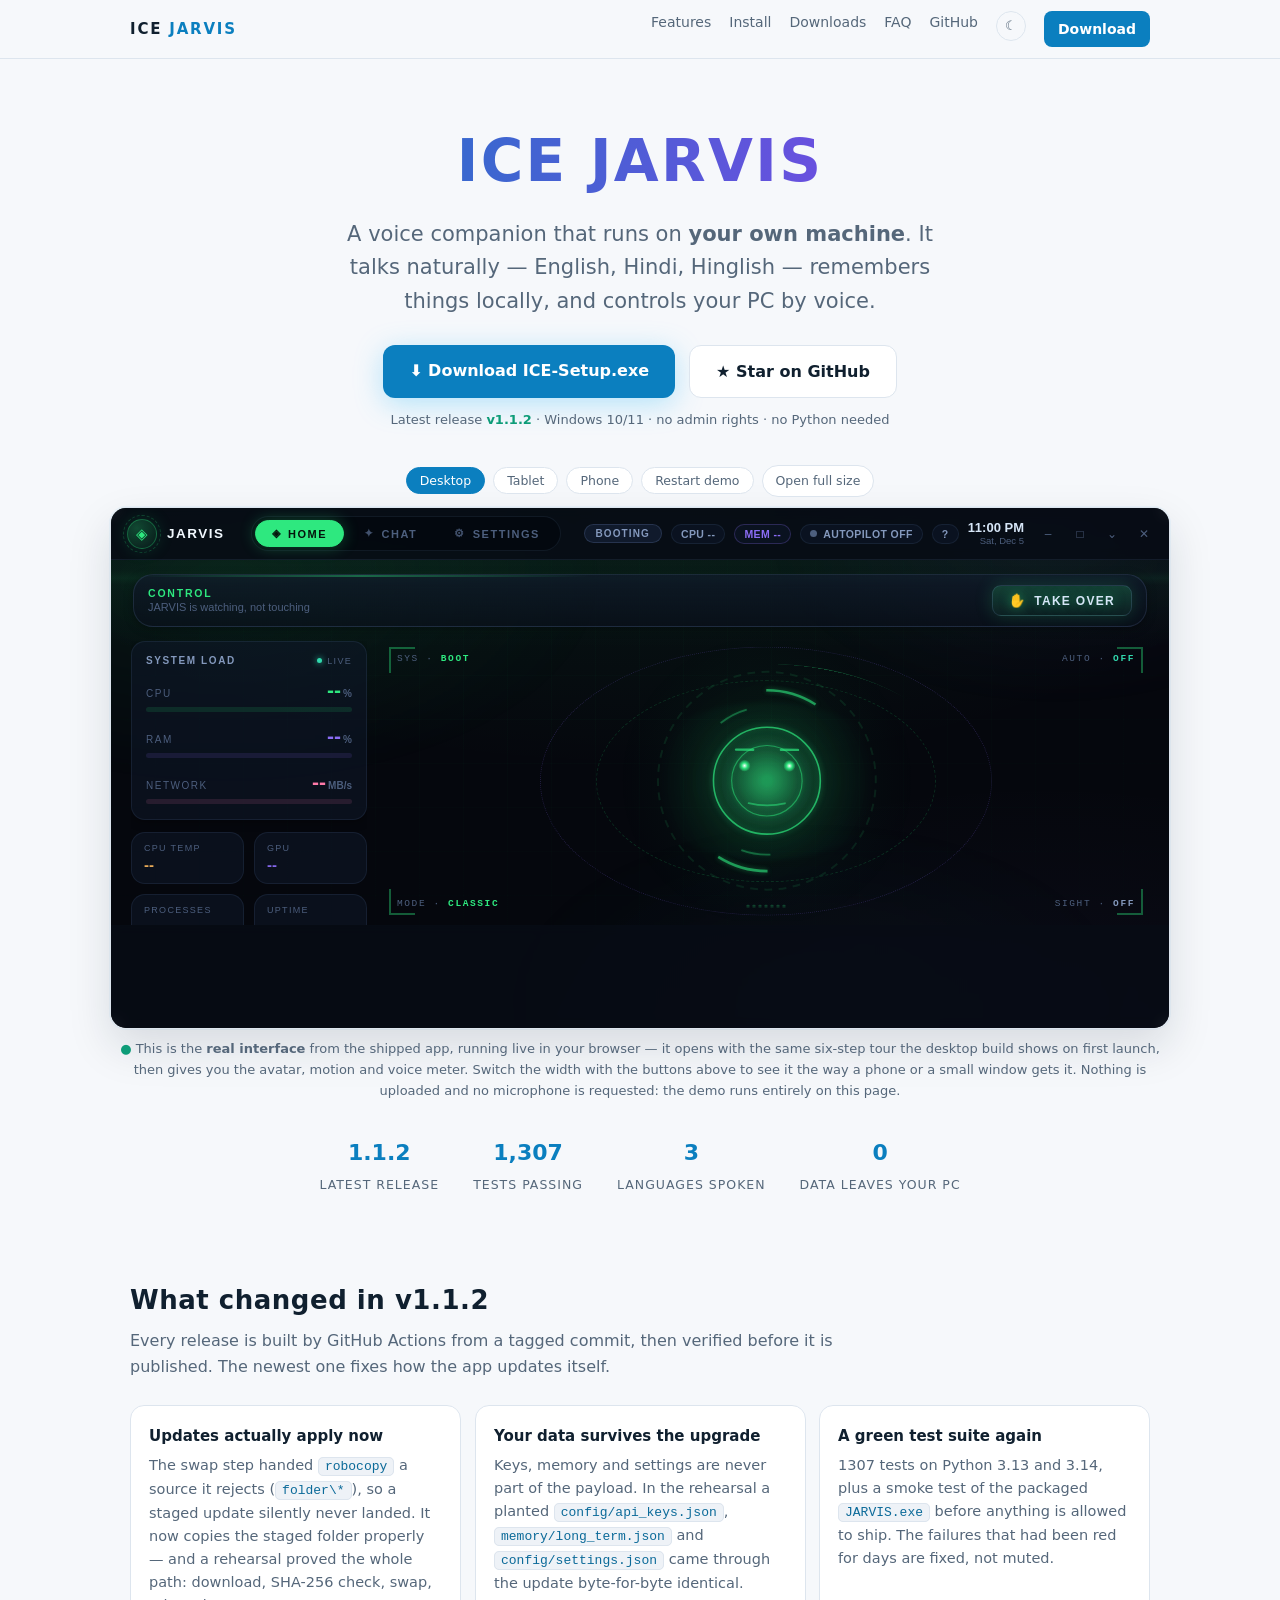
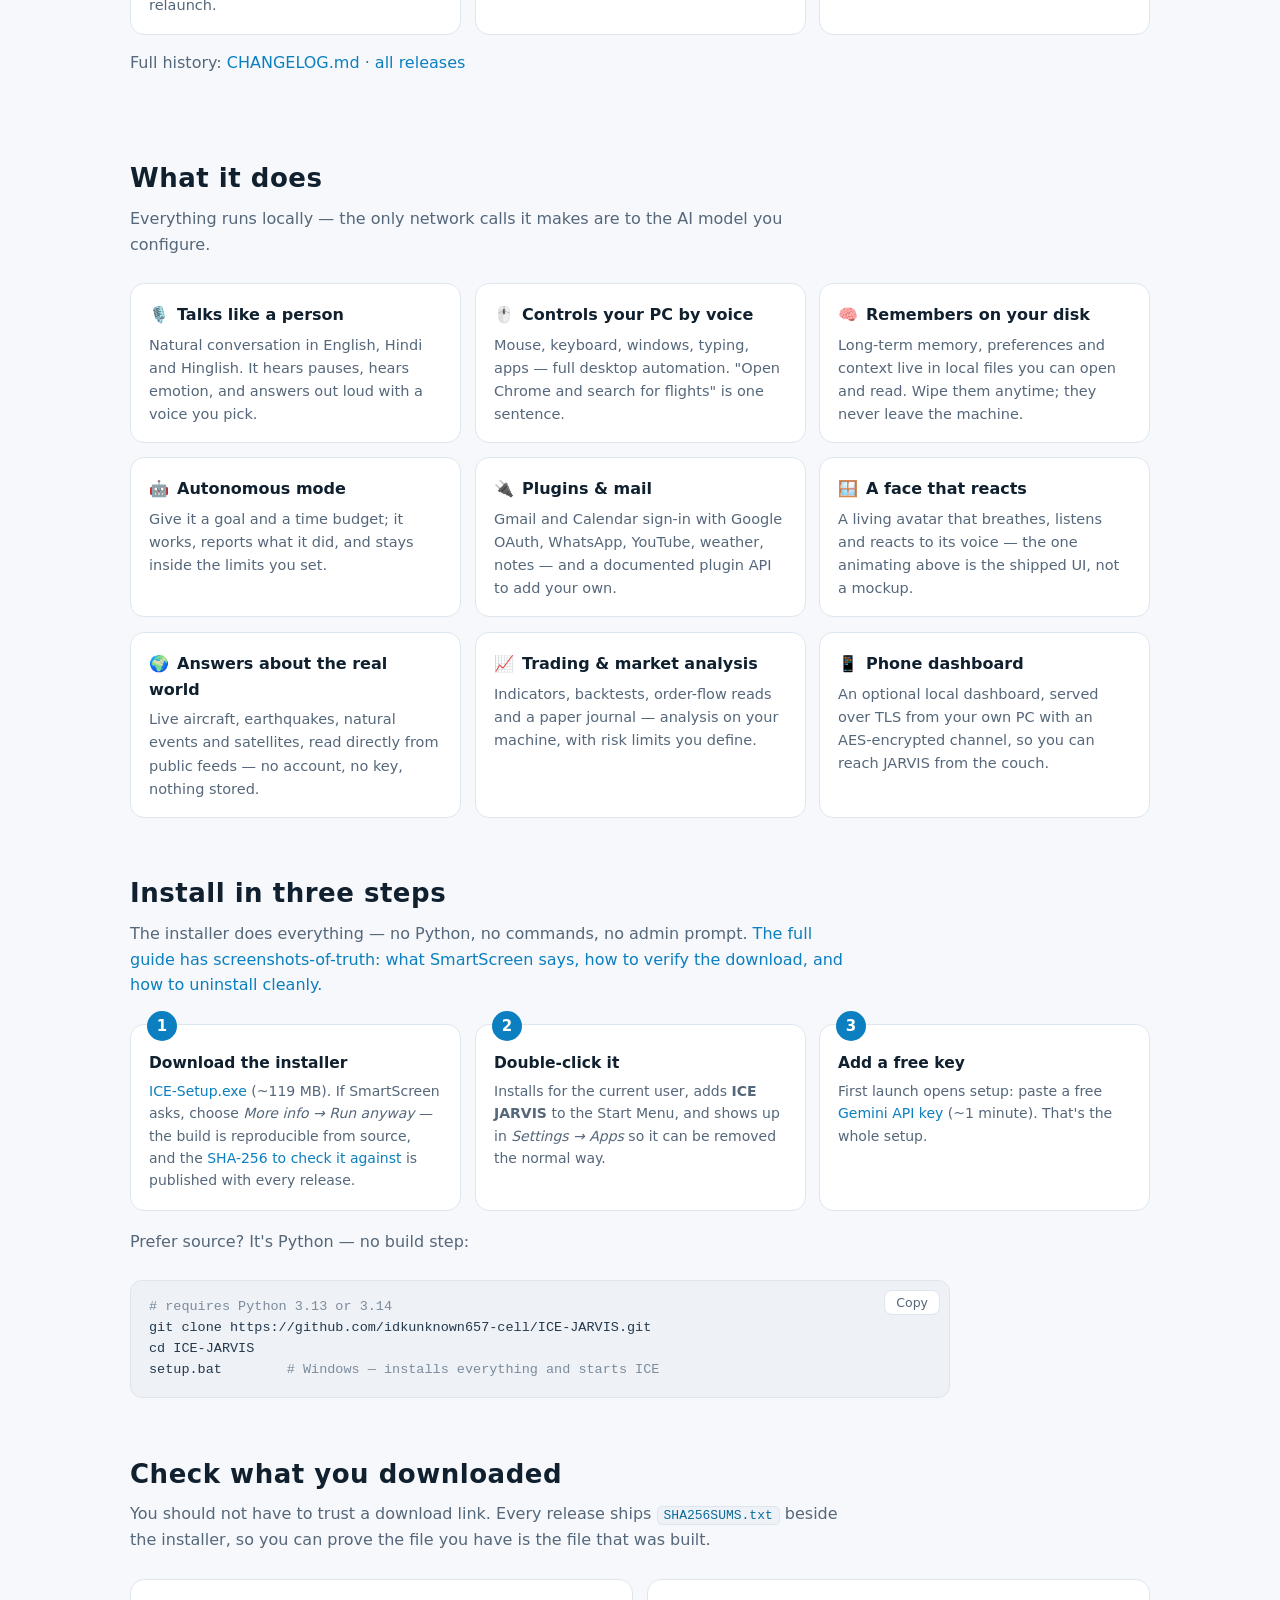
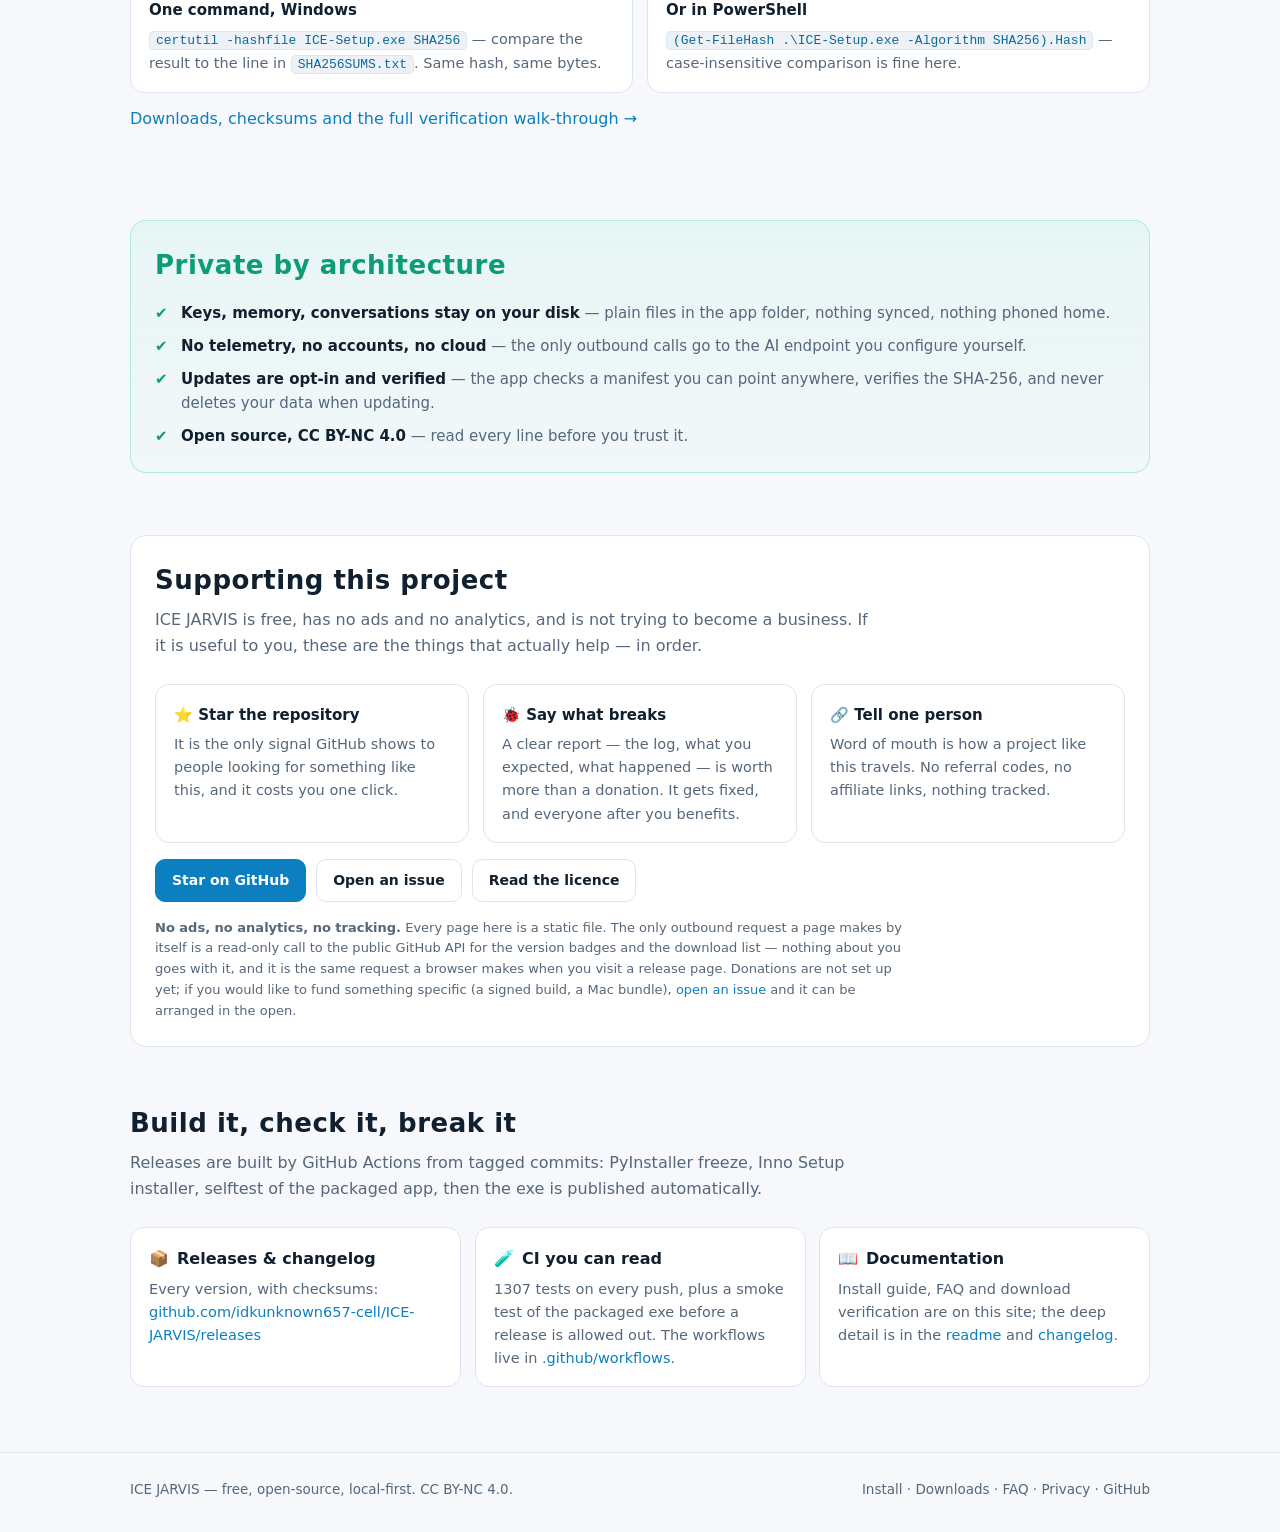
==== commit 71835df5: "Make sponsorship a one-line switch, and write down the free-domain route The chosen plan is a free i" ====
--- a/docs/index.html
+++ b/docs/index.html
@@ -68,7 +68,7 @@
 
   <div class="stats">
     <div><b data-latest-version>1.1.2</b><span>latest release</span></div>
-    <div><b>1306</b><span>tests passing</span></div>
+    <div><b>1307</b><span>tests passing</span></div>
     <div><b>3</b><span>languages spoken</span></div>
     <div><b>0</b><span>data leaves your PC</span></div>
   </div>
@@ -90,7 +90,7 @@
       </div>
       <div class="card">
         <h4>A green test suite again</h4>
-        <p>1306 tests on Python 3.13 and 3.14, plus a smoke test of the packaged <code>JARVIS.exe</code> before anything is allowed to ship. The failures that had been red for days are fixed, not muted.</p>
+        <p>1307 tests on Python 3.13 and 3.14, plus a smoke test of the packaged <code>JARVIS.exe</code> before anything is allowed to ship. The failures that had been red for days are fixed, not muted.</p>
       </div>
     </div>
     <p class="sub" style="margin-top:16px">
@@ -169,6 +169,11 @@
         <div class="card"><h4>🐞 Say what breaks</h4><p>A clear report — the log, what you expected, what happened — is worth more than a donation. It gets fixed, and everyone after you benefits.</p></div>
         <div class="card"><h4>🔗 Tell one person</h4><p>Word of mouth is how a project like this travels. No referral codes, no affiliate links, nothing tracked.</p></div>
       </div>
+      <!-- When a sponsorship account exists, add one line to this page's <head>
+           and the button appears here by itself, in front of these:
+             <script>window.ICE_SUPPORT = { sponsors: "https://github.com/sponsors/…" };</script>
+           Until then no donation link is shown, because a sponsor button that
+           leads nowhere is worse than no button. -->
       <div class="support-cta">
         <a class="primary" href="https://github.com/idkunknown657-cell/ICE-JARVIS">Star on GitHub</a>
         <a href="https://github.com/idkunknown657-cell/ICE-JARVIS/issues">Open an issue</a>
@@ -183,7 +188,7 @@
     <p class="sub">Releases are built by GitHub Actions from tagged commits: PyInstaller freeze, Inno Setup installer, selftest of the packaged app, then the exe is published automatically.</p>
     <div class="grid">
       <div class="card"><h3><span class="ico">📦</span>Releases &amp; changelog</h3><p>Every version, with checksums: <a href="https://github.com/idkunknown657-cell/ICE-JARVIS/releases">github.com/idkunknown657-cell/ICE-JARVIS/releases</a></p></div>
-      <div class="card"><h3><span class="ico">🧪</span>CI you can read</h3><p>1306 tests on every push, plus a smoke test of the packaged exe before a release is allowed out. The workflows live in <a href="https://github.com/idkunknown657-cell/ICE-JARVIS/tree/main/.github/workflows">.github/workflows</a>.</p></div>
+      <div class="card"><h3><span class="ico">🧪</span>CI you can read</h3><p>1307 tests on every push, plus a smoke test of the packaged exe before a release is allowed out. The workflows live in <a href="https://github.com/idkunknown657-cell/ICE-JARVIS/tree/main/.github/workflows">.github/workflows</a>.</p></div>
       <div class="card"><h3><span class="ico">📖</span>Documentation</h3><p>Install guide, FAQ and download verification are on this site; the deep detail is in the <a href="https://github.com/idkunknown657-cell/ICE-JARVIS#readme">readme</a> and <a href="https://github.com/idkunknown657-cell/ICE-JARVIS/blob/main/CHANGELOG.md">changelog</a>.</p></div>
     </div>
   </section>
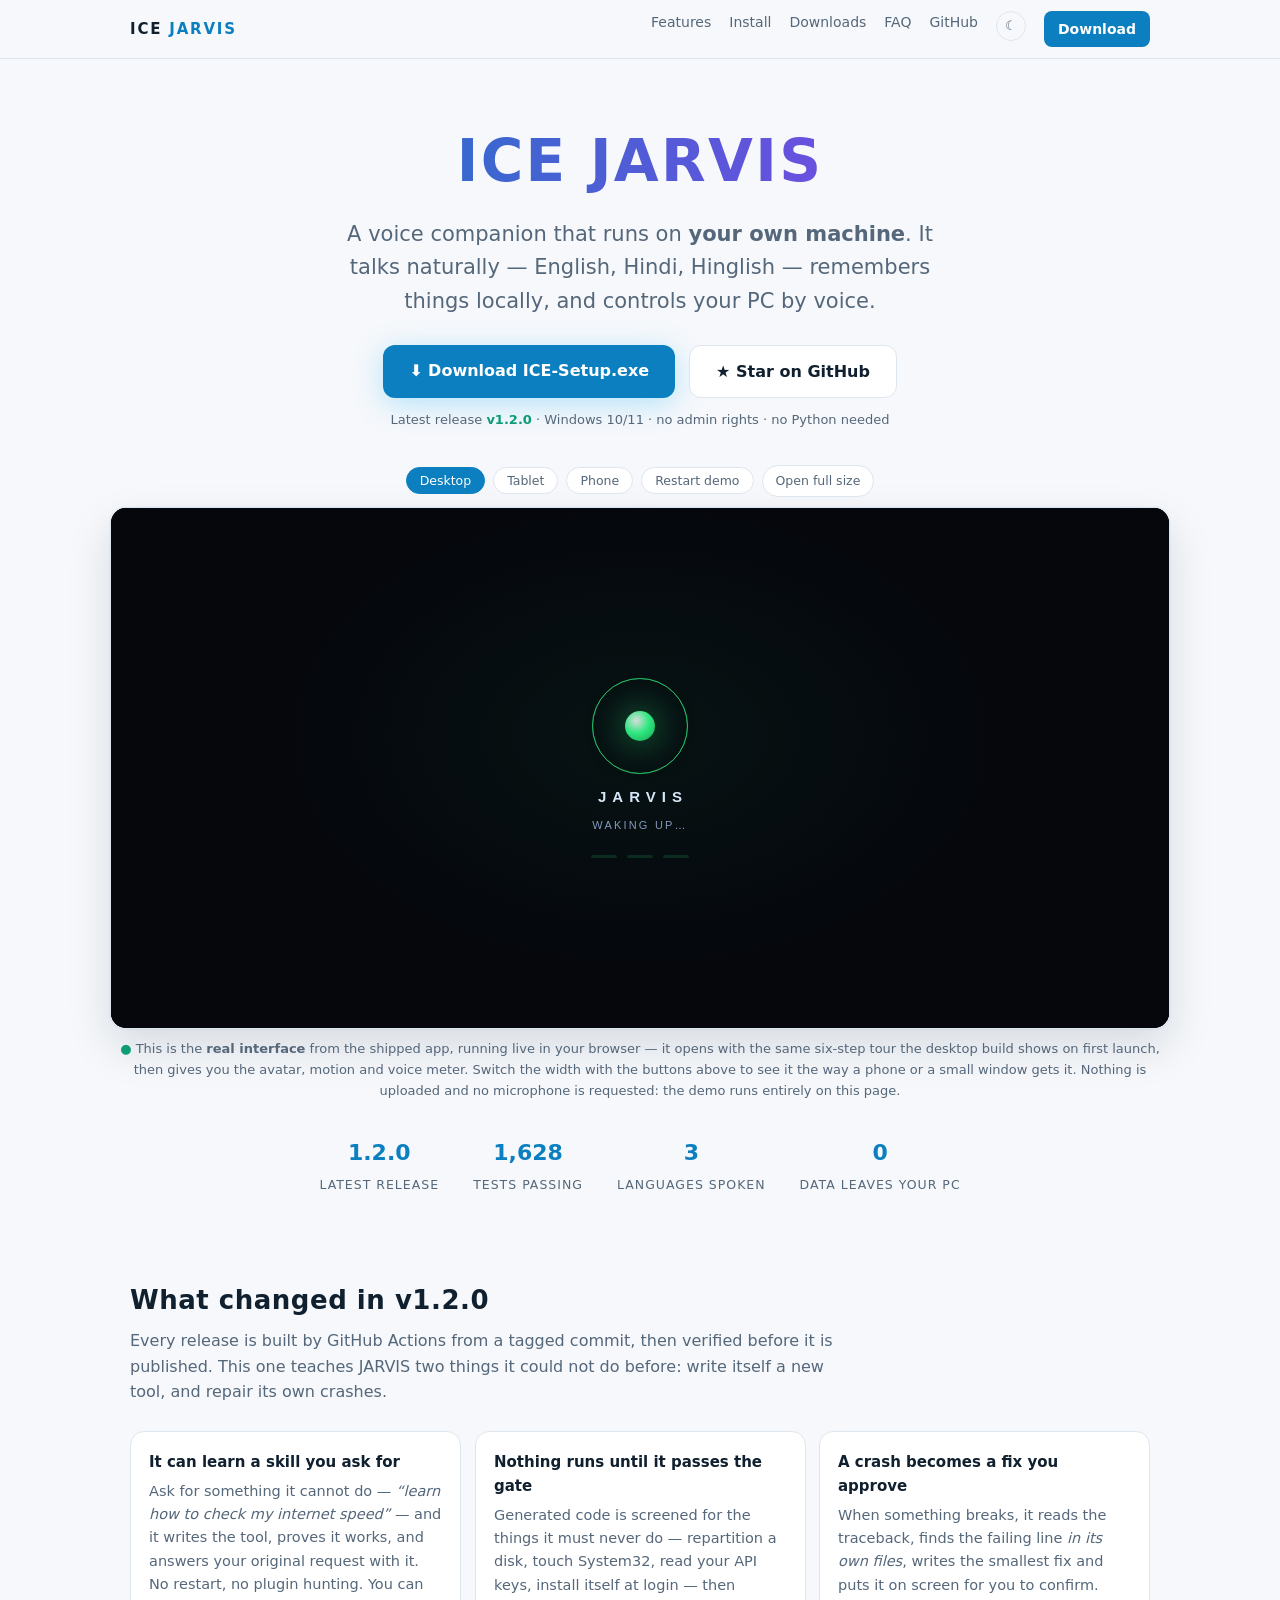
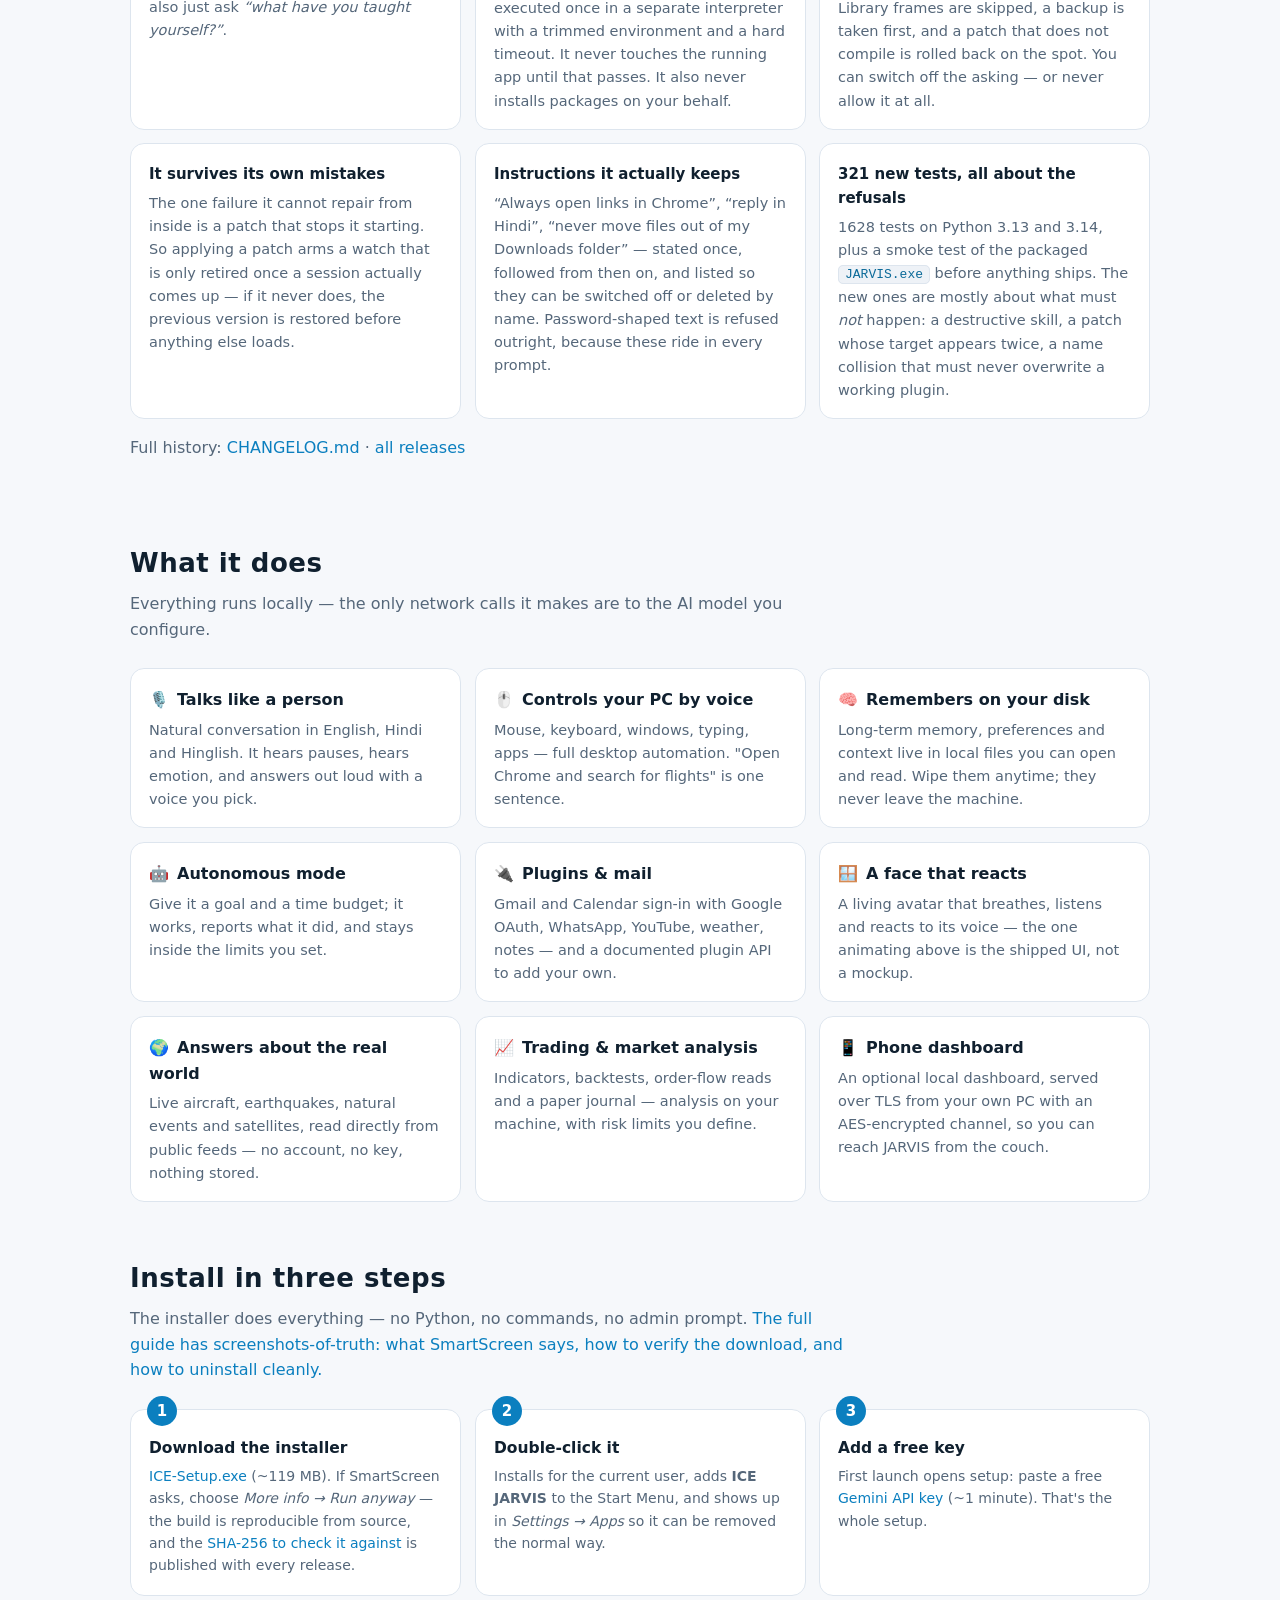
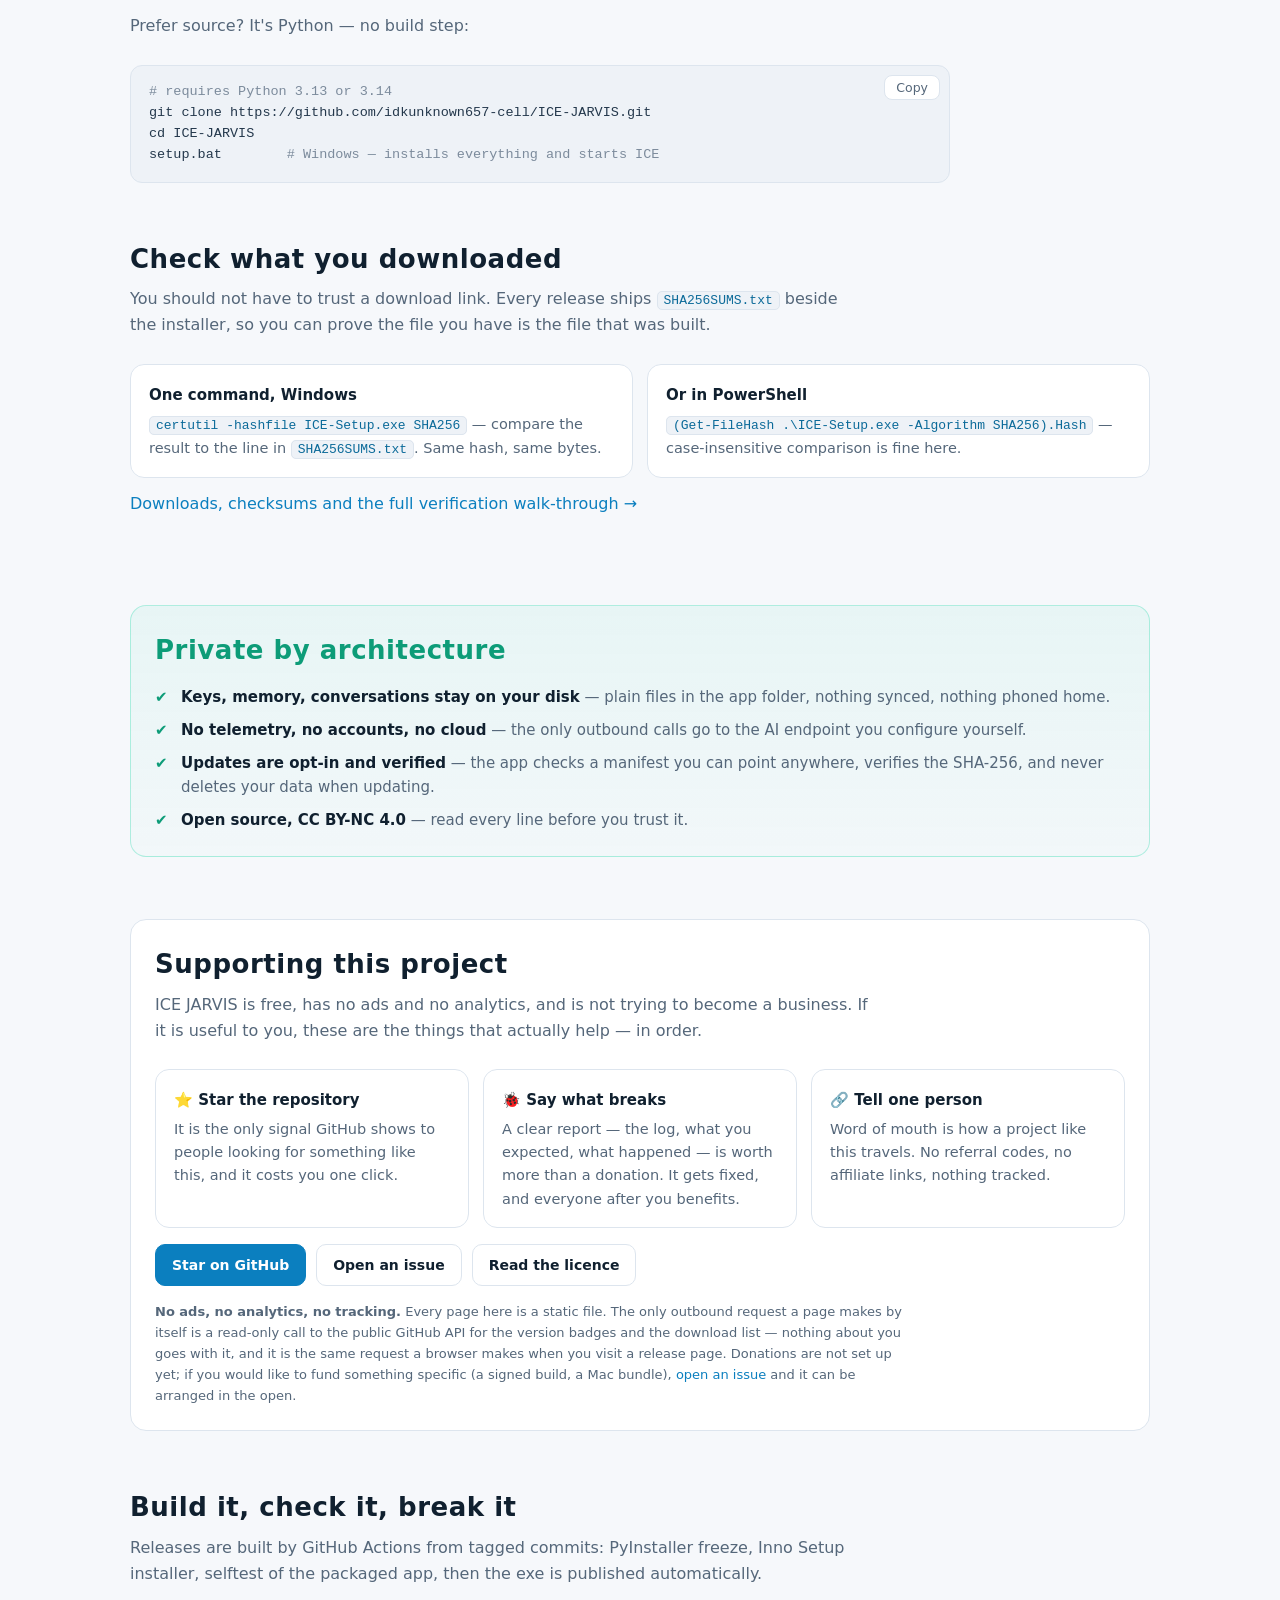
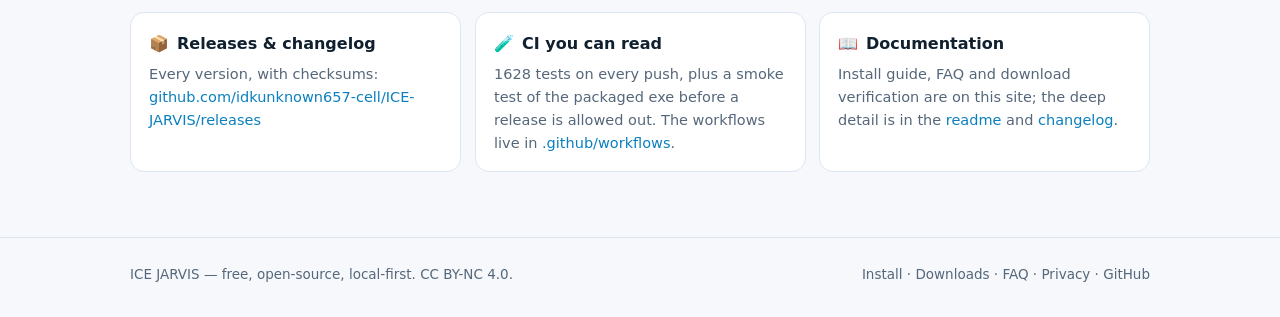
==== commit 3600c5b6: "Release 1.2.0: self-forged skills, self-repair, learned rules, boot and install animations Ported an" ====
--- a/docs/index.html
+++ b/docs/index.html
@@ -57,7 +57,7 @@
     <a class="btn btn-main" href="https://github.com/idkunknown657-cell/ICE-JARVIS/releases/latest/download/ICE-Setup.exe">⬇ Download ICE-Setup.exe</a>
     <a class="btn btn-ghost" href="https://github.com/idkunknown657-cell/ICE-JARVIS">★ Star on GitHub</a>
   </div>
-  <p class="ver">Latest release <b data-latest-tag>v1.1.2</b> · Windows 10/11 · no admin rights · no Python needed</p>
+  <p class="ver">Latest release <b data-latest-tag>v1.2.0</b> · Windows 10/11 · no admin rights · no Python needed</p>
 
   <div class="demo">
     <div class="demo-frame">
@@ -67,8 +67,8 @@
   </div>
 
   <div class="stats">
-    <div><b data-latest-version>1.1.2</b><span>latest release</span></div>
-    <div><b>1307</b><span>tests passing</span></div>
+    <div><b data-latest-version>1.2.0</b><span>latest release</span></div>
+    <div><b>1628</b><span>tests passing</span></div>
     <div><b>3</b><span>languages spoken</span></div>
     <div><b>0</b><span>data leaves your PC</span></div>
   </div>
@@ -77,20 +77,32 @@
 <main class="wrap" id="main">
 
   <section id="new">
-    <h2>What changed in <span data-latest-tag>v1.1.2</span></h2>
-    <p class="sub">Every release is built by GitHub Actions from a tagged commit, then verified before it is published. The newest one fixes how the app updates itself.</p>
+    <h2>What changed in <span data-latest-tag>v1.2.0</span></h2>
+    <p class="sub">Every release is built by GitHub Actions from a tagged commit, then verified before it is published. This one teaches JARVIS two things it could not do before: write itself a new tool, and repair its own crashes.</p>
     <div class="grid">
       <div class="card">
-        <h4>Updates actually apply now</h4>
-        <p>The swap step handed <code>robocopy</code> a source it rejects (<code>folder\*</code>), so a staged update silently never landed. It now copies the staged folder properly — and a rehearsal proved the whole path: download, SHA-256 check, swap, relaunch.</p>
-      </div>
-      <div class="card">
-        <h4>Your data survives the upgrade</h4>
-        <p>Keys, memory and settings are never part of the payload. In the rehearsal a planted <code>config/api_keys.json</code>, <code>memory/long_term.json</code> and <code>config/settings.json</code> came through the update byte-for-byte identical.</p>
-      </div>
-      <div class="card">
-        <h4>A green test suite again</h4>
-        <p>1307 tests on Python 3.13 and 3.14, plus a smoke test of the packaged <code>JARVIS.exe</code> before anything is allowed to ship. The failures that had been red for days are fixed, not muted.</p>
+        <h4>It can learn a skill you ask for</h4>
+        <p>Ask for something it cannot do — <em>“learn how to check my internet speed”</em> — and it writes the tool, proves it works, and answers your original request with it. No restart, no plugin hunting. You can also just ask <em>“what have you taught yourself?”</em>.</p>
+      </div>
+      <div class="card">
+        <h4>Nothing runs until it passes the gate</h4>
+        <p>Generated code is screened for the things it must never do — repartition a disk, touch System32, read your API keys, install itself at login — then executed once in a separate interpreter with a trimmed environment and a hard timeout. It never touches the running app until that passes. It also never installs packages on your behalf.</p>
+      </div>
+      <div class="card">
+        <h4>A crash becomes a fix you approve</h4>
+        <p>When something breaks, it reads the traceback, finds the failing line <em>in its own files</em>, writes the smallest fix and puts it on screen for you to confirm. Library frames are skipped, a backup is taken first, and a patch that does not compile is rolled back on the spot. You can switch off the asking — or never allow it at all.</p>
+      </div>
+      <div class="card">
+        <h4>It survives its own mistakes</h4>
+        <p>The one failure it cannot repair from inside is a patch that stops it starting. So applying a patch arms a watch that is only retired once a session actually comes up — if it never does, the previous version is restored before anything else loads.</p>
+      </div>
+      <div class="card">
+        <h4>Instructions it actually keeps</h4>
+        <p>“Always open links in Chrome”, “reply in Hindi”, “never move files out of my Downloads folder” — stated once, followed from then on, and listed so they can be switched off or deleted by name. Password-shaped text is refused outright, because these ride in every prompt.</p>
+      </div>
+      <div class="card">
+        <h4>321 new tests, all about the refusals</h4>
+        <p>1628 tests on Python 3.13 and 3.14, plus a smoke test of the packaged <code>JARVIS.exe</code> before anything ships. The new ones are mostly about what must <em>not</em> happen: a destructive skill, a patch whose target appears twice, a name collision that must never overwrite a working plugin.</p>
       </div>
     </div>
     <p class="sub" style="margin-top:16px">
@@ -188,7 +200,7 @@
     <p class="sub">Releases are built by GitHub Actions from tagged commits: PyInstaller freeze, Inno Setup installer, selftest of the packaged app, then the exe is published automatically.</p>
     <div class="grid">
       <div class="card"><h3><span class="ico">📦</span>Releases &amp; changelog</h3><p>Every version, with checksums: <a href="https://github.com/idkunknown657-cell/ICE-JARVIS/releases">github.com/idkunknown657-cell/ICE-JARVIS/releases</a></p></div>
-      <div class="card"><h3><span class="ico">🧪</span>CI you can read</h3><p>1307 tests on every push, plus a smoke test of the packaged exe before a release is allowed out. The workflows live in <a href="https://github.com/idkunknown657-cell/ICE-JARVIS/tree/main/.github/workflows">.github/workflows</a>.</p></div>
+      <div class="card"><h3><span class="ico">🧪</span>CI you can read</h3><p>1628 tests on every push, plus a smoke test of the packaged exe before a release is allowed out. The workflows live in <a href="https://github.com/idkunknown657-cell/ICE-JARVIS/tree/main/.github/workflows">.github/workflows</a>.</p></div>
       <div class="card"><h3><span class="ico">📖</span>Documentation</h3><p>Install guide, FAQ and download verification are on this site; the deep detail is in the <a href="https://github.com/idkunknown657-cell/ICE-JARVIS#readme">readme</a> and <a href="https://github.com/idkunknown657-cell/ICE-JARVIS/blob/main/CHANGELOG.md">changelog</a>.</p></div>
     </div>
   </section>
@@ -225,7 +237,7 @@
   "description": "A local-first open-source voice assistant for Windows: natural English, Hindi and Hinglish conversation, full PC control by voice, local memory, and no telemetry.",
   "url": "https://idkunknown657-cell.github.io/ICE-JARVIS/",
   "downloadUrl": "https://github.com/idkunknown657-cell/ICE-JARVIS/releases/latest/download/ICE-Setup.exe",
-  "softwareVersion": "1.1.2",
+  "softwareVersion": "1.2.0",
   "license": "https://github.com/idkunknown657-cell/ICE-JARVIS/blob/main/LICENSE",
   "isAccessibleForFree": true,
   "author": { "@type": "Person", "name": "FatihMakes" },
--- a/docs/style.css
+++ b/docs/style.css
@@ -466,9 +466,85 @@
 }
 .ad-slot ins { display: block; min-height: 90px; }
 
+/* ══ the install walkthrough ═════════════════════════════════════════
+
+   Four stages that light up in order (install.html). The base rules below are
+   what a reader with scripting off gets, and they are the complete, legible
+   list: nothing is dimmed, hidden or dependent on a class that only JS adds.
+   The dimming lives under `html.js .is-armed`, so it can only ever apply once
+   the script that clears it is running. The note line is empty in the markup
+   and filled in as each stage passes, which is why it is hidden while empty. */
+
+.install-run {
+  margin: 18px 0 6px; padding: 18px 20px;
+  border: 1px solid var(--line); border-radius: 14px;
+  background: var(--panel);
+}
+
+.install-bar {
+  height: 4px; border-radius: 3px; overflow: hidden;
+  background: color-mix(in srgb, var(--line) 70%, transparent);
+  margin: 0 0 18px;
+}
+.install-bar span {
+  display: block; height: 100%; width: 0;
+  background: linear-gradient(90deg, var(--accent), var(--accent2, var(--accent)));
+  transition: width .6s ease;
+}
+html:not(.js) .install-bar { display: none; }
+
+.install-stages { list-style: none; margin: 0; padding: 0; display: grid; gap: 12px; }
+.install-stages li {
+  display: grid; grid-template-columns: 74px 1fr; gap: 4px 14px;
+  padding: 10px 12px; border-radius: 10px;
+  border-left: 2px solid transparent;
+}
+.install-stages li b { color: var(--fg); font-size: 14px; letter-spacing: .01em; }
+.install-stages li > span { grid-column: 2; color: var(--dim); font-size: 13.5px; line-height: 1.55; }
+.install-stages li .note { color: var(--accent); font-family: var(--mono, ui-monospace, monospace); }
+.install-stages li .note:empty { display: none; }
+
+/* armed = the animation is running, so the stages not yet reached step back */
+html.js .install-run.is-armed .install-stages li { opacity: .34; transition: opacity .3s ease; }
+html.js .install-run.is-armed .install-stages li.active { opacity: .82; border-left-color: var(--accent); }
+html.js .install-run.is-armed .install-stages li.done { opacity: 1; }
+html.js .install-stages li.done b::before { content: "✓ "; color: var(--accent); }
+html.js .install-stages li.active b::before { content: "· "; color: var(--accent); }
+
+.install-actions {
+  display: flex; flex-wrap: wrap; align-items: center; gap: 14px;
+  margin: 16px 0 2px;
+}
+.install-actions .install-total { color: var(--dim); font-size: 12.5px; }
+.install-actions button[disabled] { opacity: .5; cursor: default; }
+
+@media (max-width: 480px) {
+  .install-stages li { grid-template-columns: 1fr; }
+  .install-stages li > span { grid-column: 1; }
+}
+
+/* the download button on download.html gets a slow sheen, because it is the
+   one control on the page whose job is to start a long transfer. Purely
+   decorative: it changes no state and means nothing. */
+.btn-sheen { position: relative; overflow: hidden; }
+.btn-sheen::after {
+  content: ""; position: absolute; inset: 0 auto 0 -40%; width: 40%;
+  background: linear-gradient(90deg, transparent, rgba(255,255,255,.22), transparent);
+  animation: sheen 3.4s ease-in-out infinite;
+}
+@keyframes sheen {
+  0%, 55% { transform: translateX(0); }
+  100% { transform: translateX(320%); }
+}
+
 @media (prefers-reduced-motion: reduce) {
   html { scroll-behavior: auto; }
   * { transition: none !important; animation: none !important; }
   html.js .reveal { opacity: 1 !important; transform: none !important; }
+  /* the walkthrough's own machinery: no dimming, no sheen, and the play button
+     has nothing to offer, so it is not shown at all */
+  html.js .install-run.is-armed .install-stages li { opacity: 1; }
+  .btn-sheen::after { display: none; }
+  .install-actions button { display: none; }
   #progress { display: none; }
 }
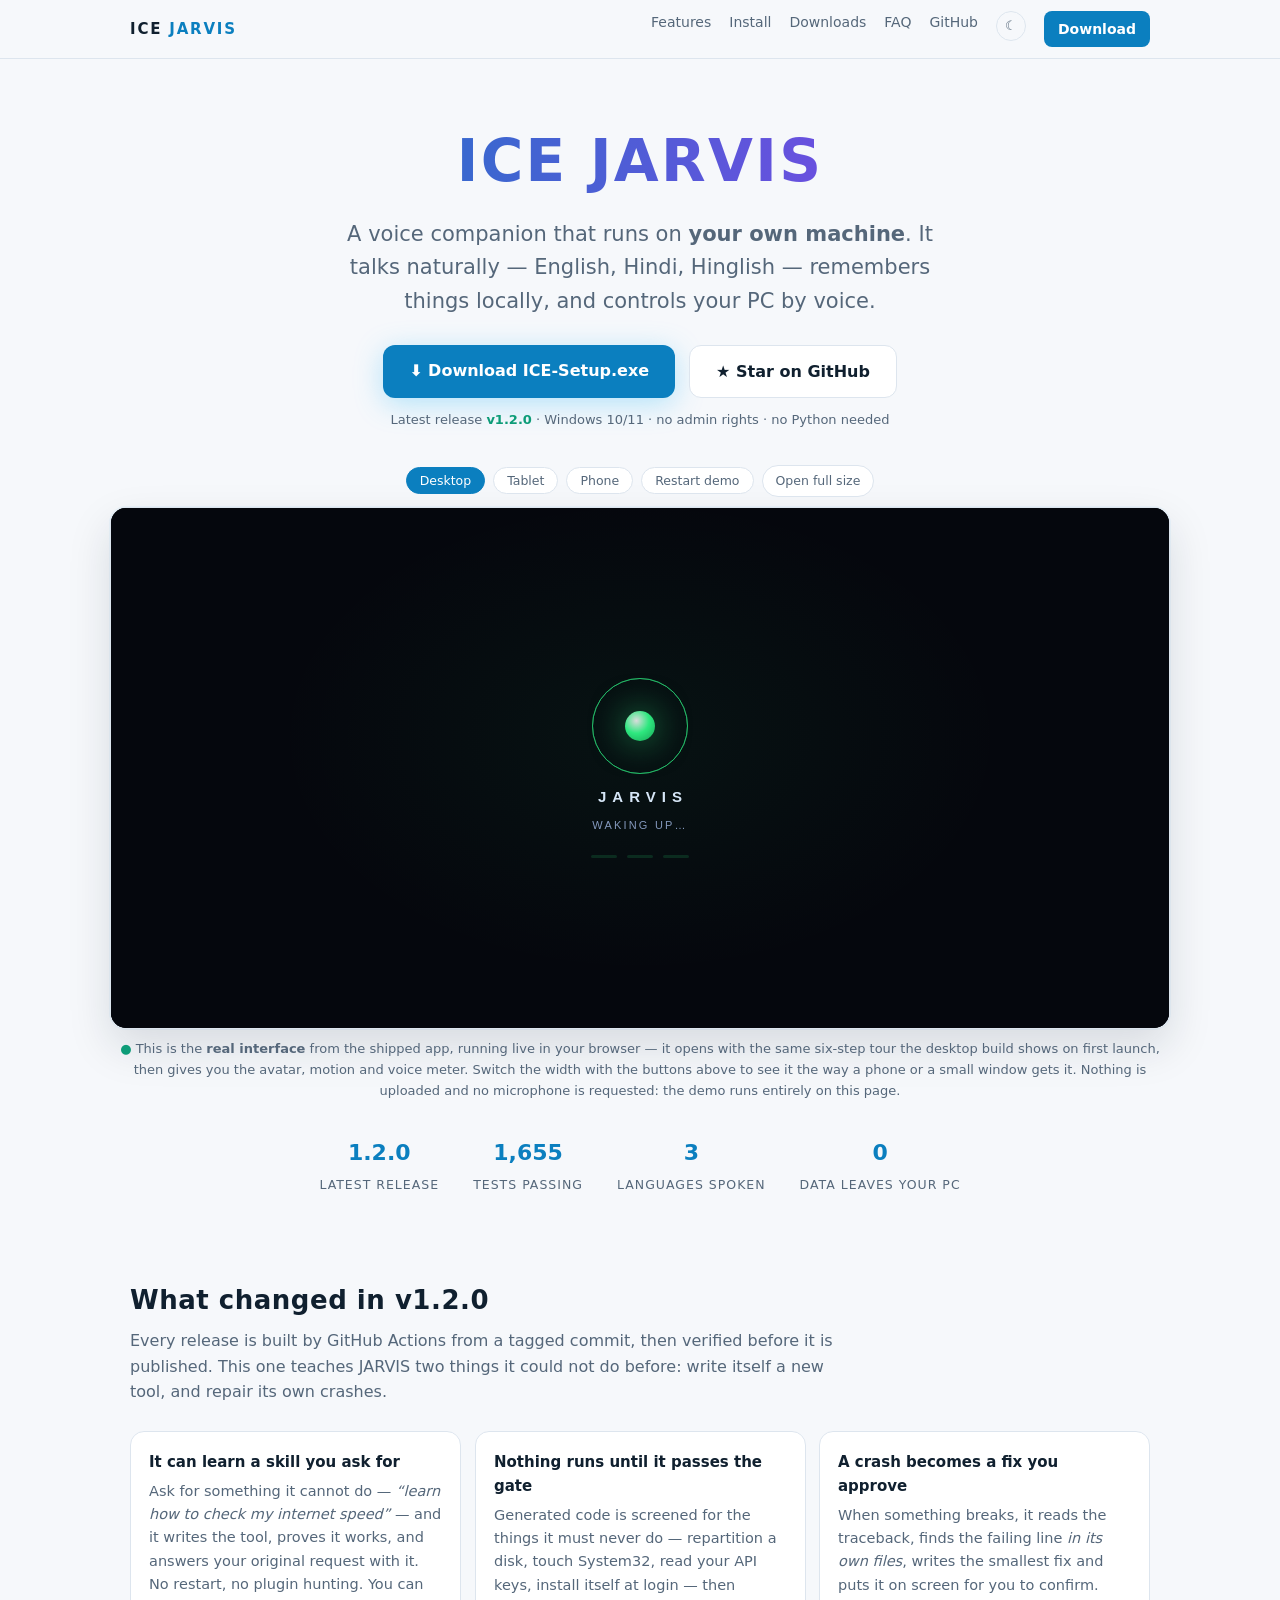
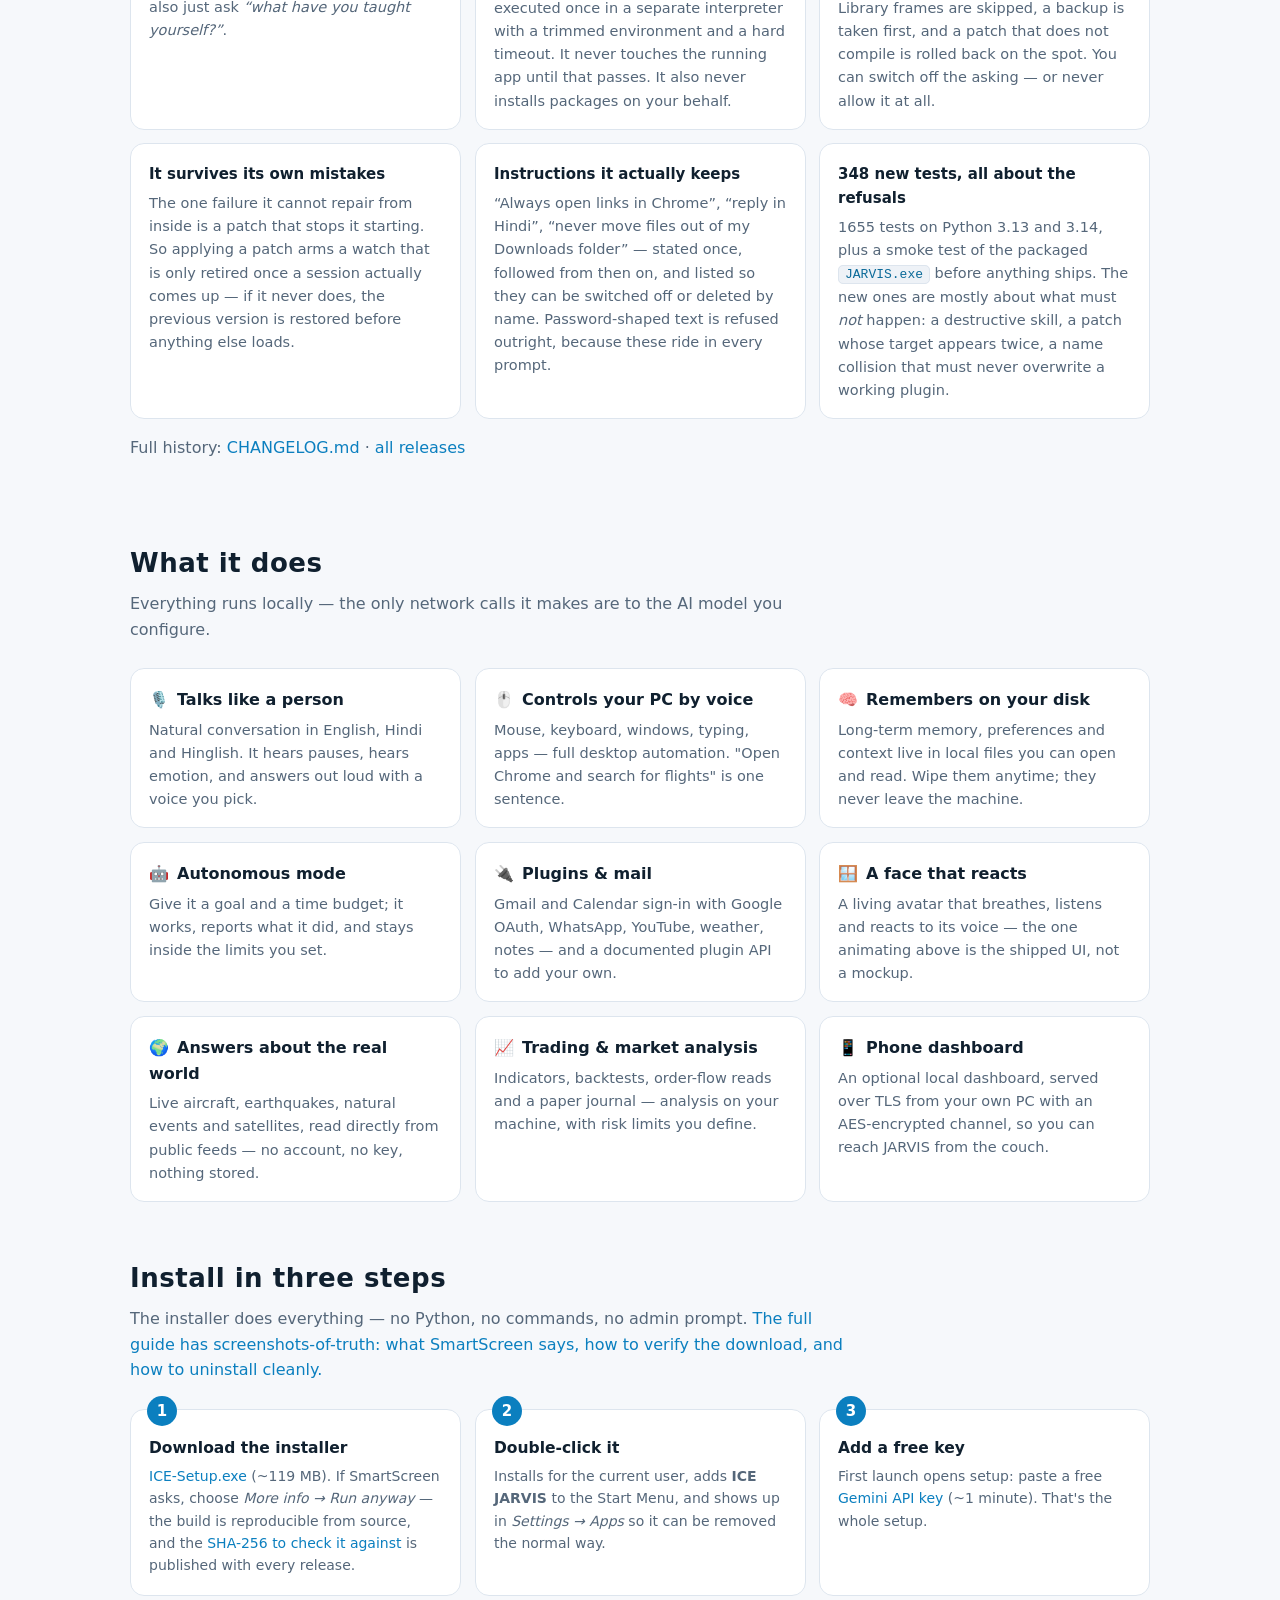
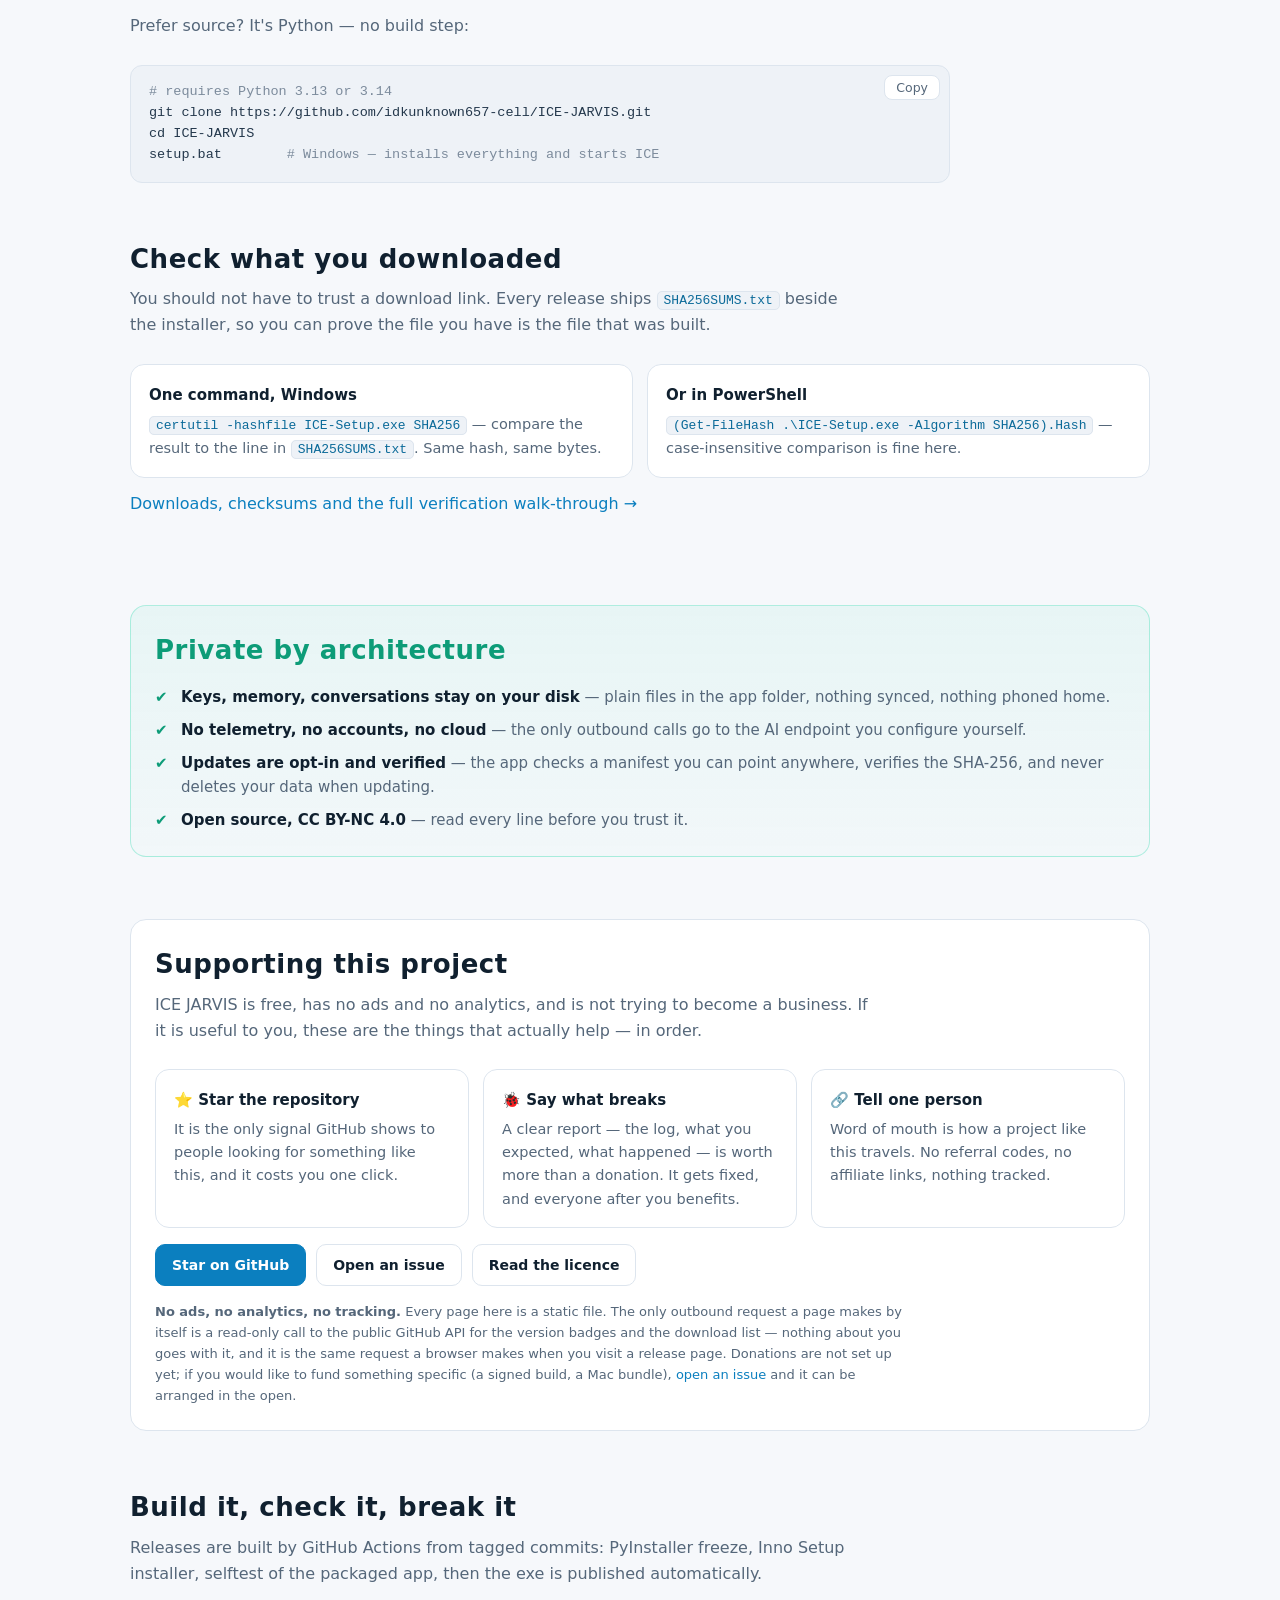
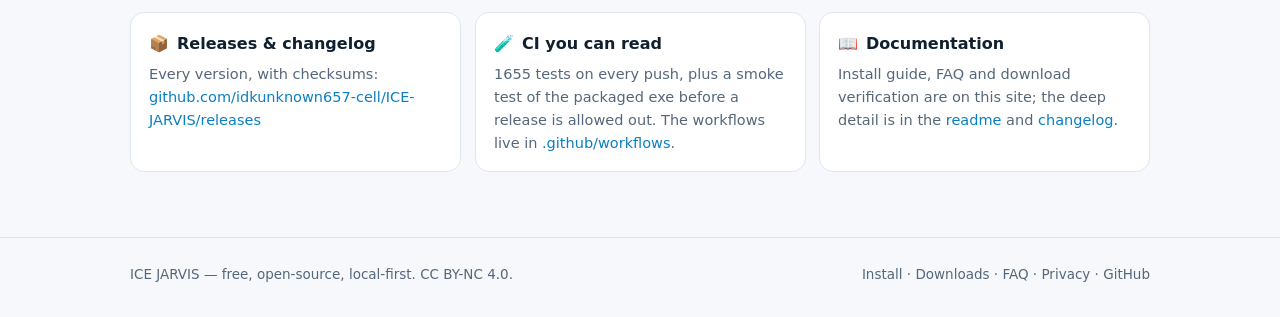
==== commit 33ee1cba: "Notice the requests you keep repeating, and offer once to learn them The forge waited for "learn how" ====
--- a/docs/index.html
+++ b/docs/index.html
@@ -68,7 +68,7 @@
 
   <div class="stats">
     <div><b data-latest-version>1.2.0</b><span>latest release</span></div>
-    <div><b>1628</b><span>tests passing</span></div>
+    <div><b>1655</b><span>tests passing</span></div>
     <div><b>3</b><span>languages spoken</span></div>
     <div><b>0</b><span>data leaves your PC</span></div>
   </div>
@@ -101,8 +101,8 @@
         <p>“Always open links in Chrome”, “reply in Hindi”, “never move files out of my Downloads folder” — stated once, followed from then on, and listed so they can be switched off or deleted by name. Password-shaped text is refused outright, because these ride in every prompt.</p>
       </div>
       <div class="card">
-        <h4>321 new tests, all about the refusals</h4>
-        <p>1628 tests on Python 3.13 and 3.14, plus a smoke test of the packaged <code>JARVIS.exe</code> before anything ships. The new ones are mostly about what must <em>not</em> happen: a destructive skill, a patch whose target appears twice, a name collision that must never overwrite a working plugin.</p>
+        <h4>348 new tests, all about the refusals</h4>
+        <p>1655 tests on Python 3.13 and 3.14, plus a smoke test of the packaged <code>JARVIS.exe</code> before anything ships. The new ones are mostly about what must <em>not</em> happen: a destructive skill, a patch whose target appears twice, a name collision that must never overwrite a working plugin.</p>
       </div>
     </div>
     <p class="sub" style="margin-top:16px">
@@ -200,7 +200,7 @@
     <p class="sub">Releases are built by GitHub Actions from tagged commits: PyInstaller freeze, Inno Setup installer, selftest of the packaged app, then the exe is published automatically.</p>
     <div class="grid">
       <div class="card"><h3><span class="ico">📦</span>Releases &amp; changelog</h3><p>Every version, with checksums: <a href="https://github.com/idkunknown657-cell/ICE-JARVIS/releases">github.com/idkunknown657-cell/ICE-JARVIS/releases</a></p></div>
-      <div class="card"><h3><span class="ico">🧪</span>CI you can read</h3><p>1628 tests on every push, plus a smoke test of the packaged exe before a release is allowed out. The workflows live in <a href="https://github.com/idkunknown657-cell/ICE-JARVIS/tree/main/.github/workflows">.github/workflows</a>.</p></div>
+      <div class="card"><h3><span class="ico">🧪</span>CI you can read</h3><p>1655 tests on every push, plus a smoke test of the packaged exe before a release is allowed out. The workflows live in <a href="https://github.com/idkunknown657-cell/ICE-JARVIS/tree/main/.github/workflows">.github/workflows</a>.</p></div>
       <div class="card"><h3><span class="ico">📖</span>Documentation</h3><p>Install guide, FAQ and download verification are on this site; the deep detail is in the <a href="https://github.com/idkunknown657-cell/ICE-JARVIS#readme">readme</a> and <a href="https://github.com/idkunknown657-cell/ICE-JARVIS/blob/main/CHANGELOG.md">changelog</a>.</p></div>
     </div>
   </section>
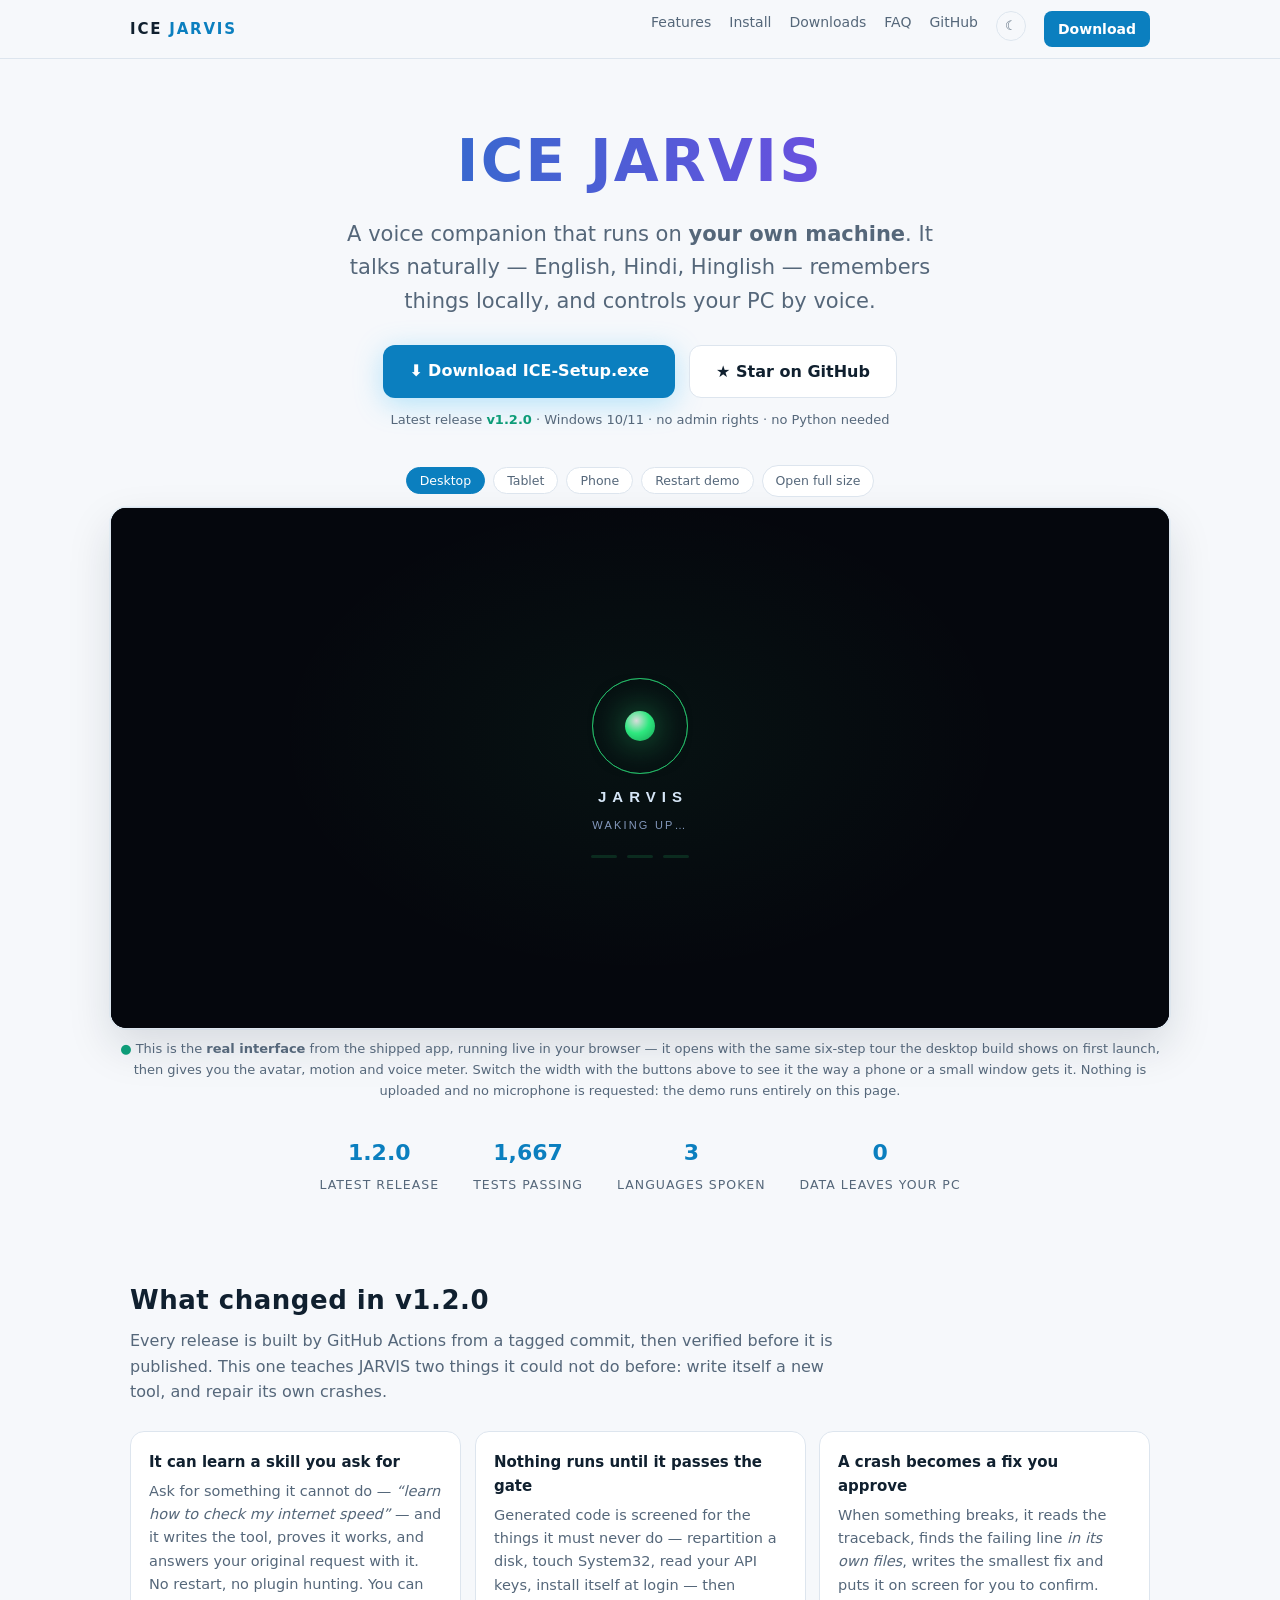
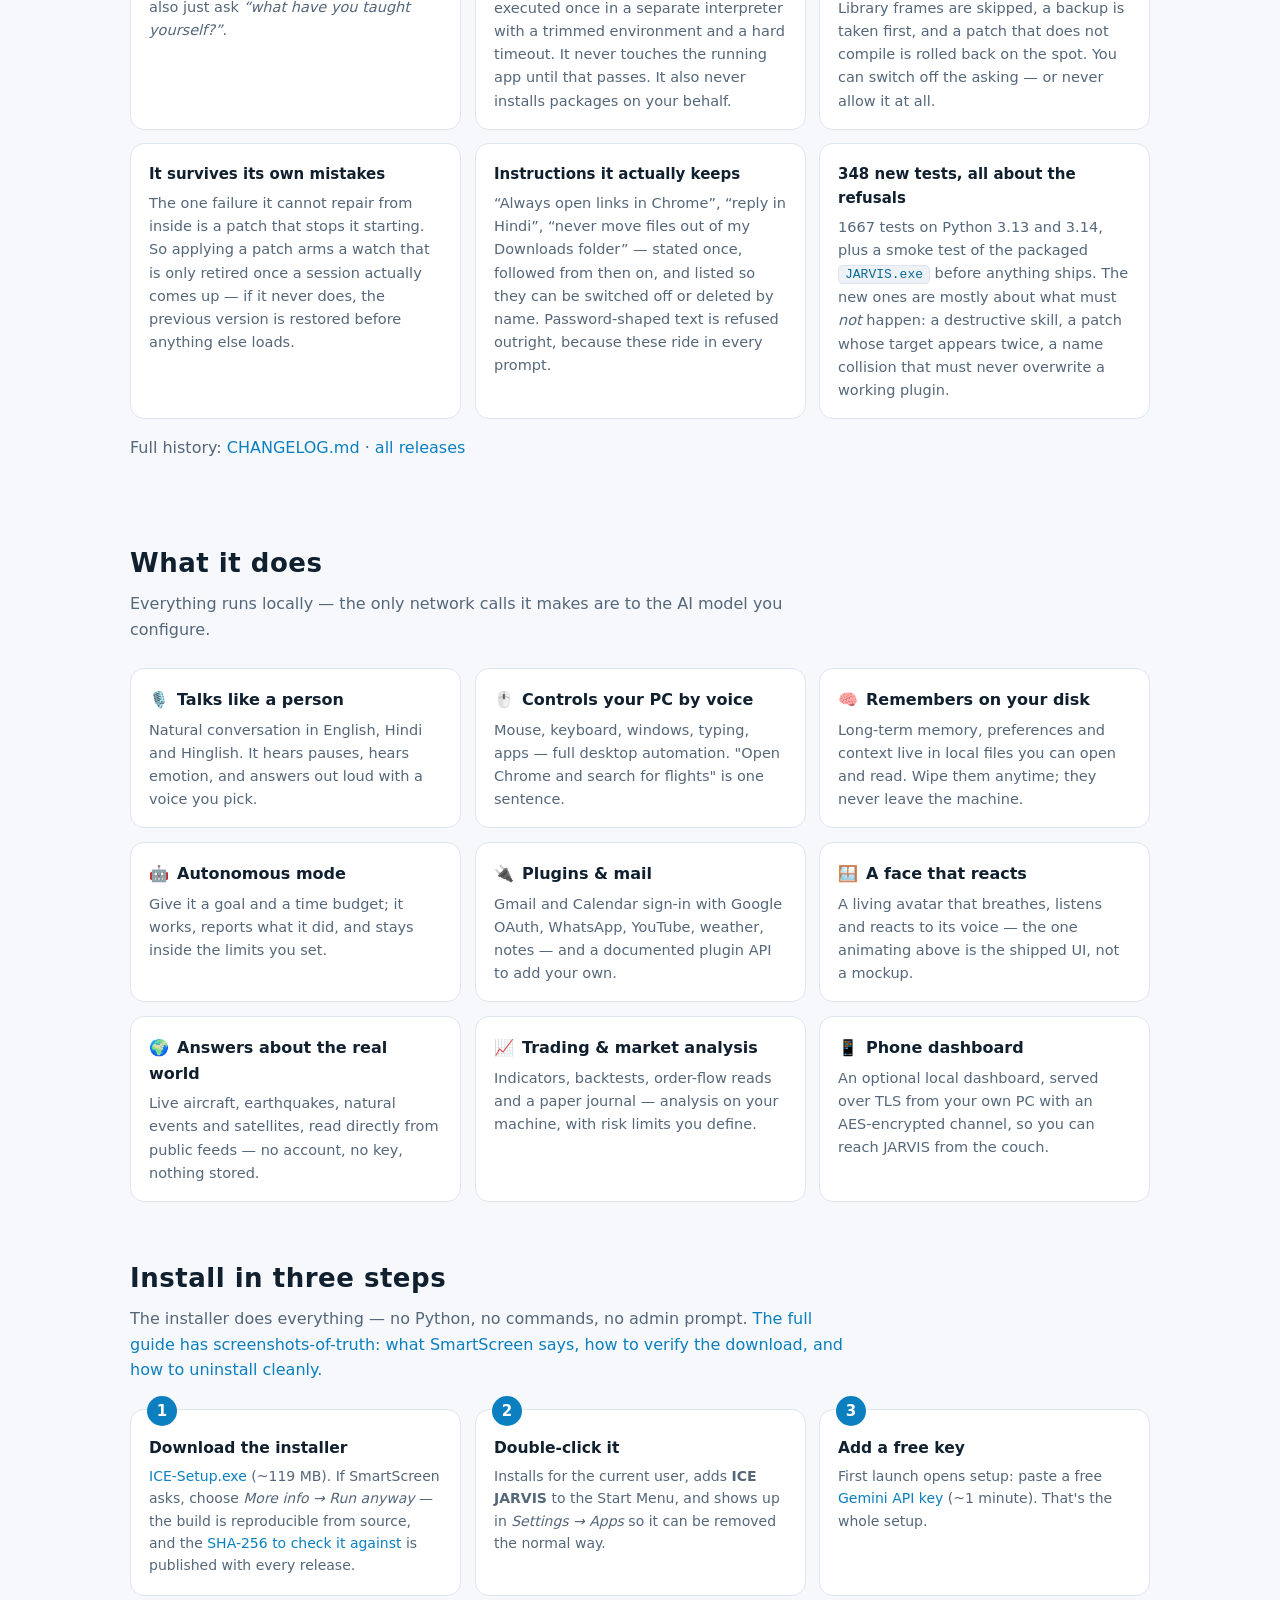
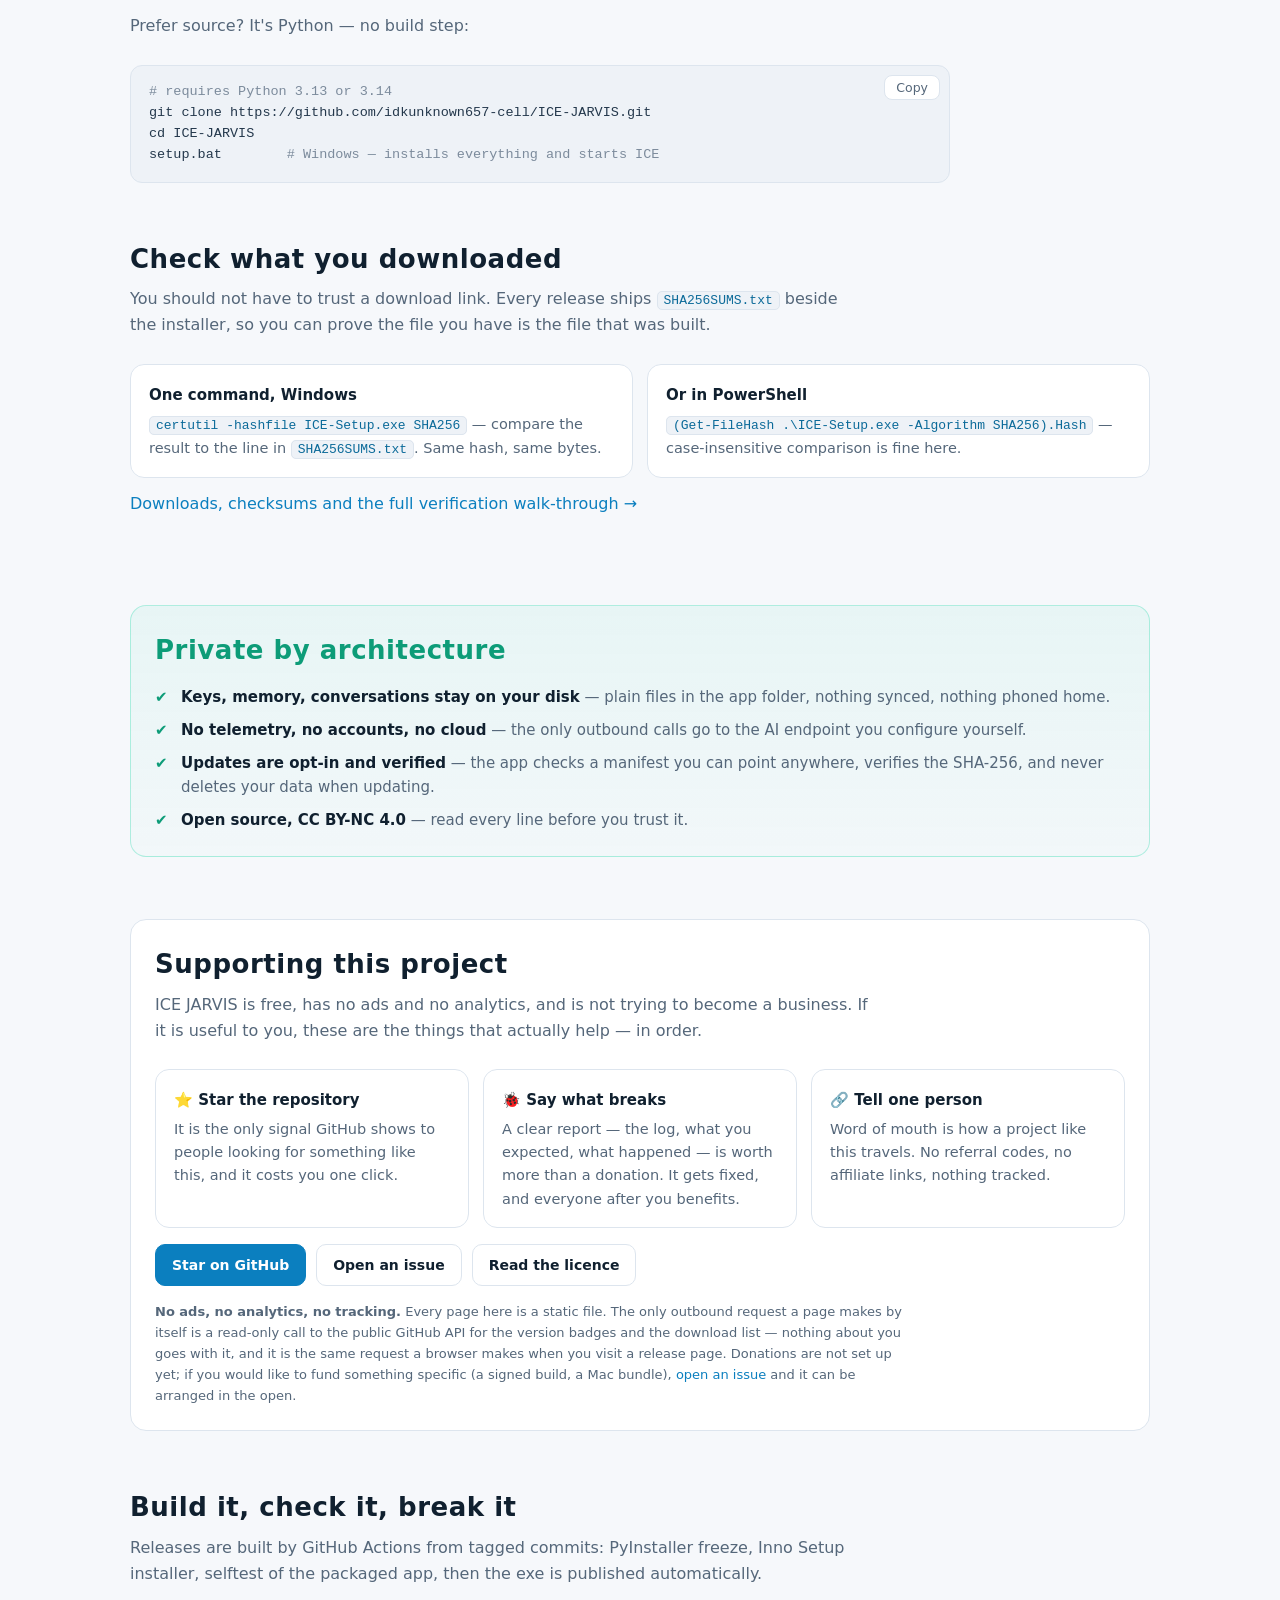
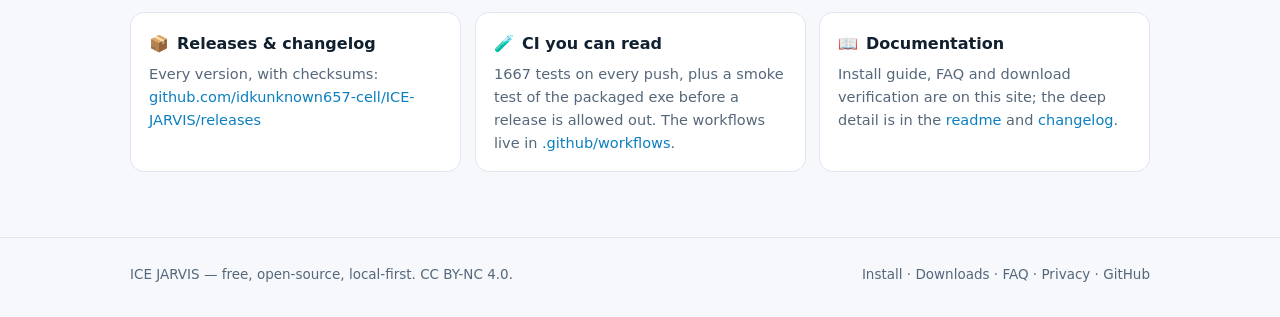
==== commit 12ce73ab: "Give the widget tests a COM apartment, so a crash has a name A tests run on Python 3.13 died with a " ====
--- a/docs/index.html
+++ b/docs/index.html
@@ -68,7 +68,7 @@
 
   <div class="stats">
     <div><b data-latest-version>1.2.0</b><span>latest release</span></div>
-    <div><b>1655</b><span>tests passing</span></div>
+    <div><b>1667</b><span>tests passing</span></div>
     <div><b>3</b><span>languages spoken</span></div>
     <div><b>0</b><span>data leaves your PC</span></div>
   </div>
@@ -102,7 +102,7 @@
       </div>
       <div class="card">
         <h4>348 new tests, all about the refusals</h4>
-        <p>1655 tests on Python 3.13 and 3.14, plus a smoke test of the packaged <code>JARVIS.exe</code> before anything ships. The new ones are mostly about what must <em>not</em> happen: a destructive skill, a patch whose target appears twice, a name collision that must never overwrite a working plugin.</p>
+        <p>1667 tests on Python 3.13 and 3.14, plus a smoke test of the packaged <code>JARVIS.exe</code> before anything ships. The new ones are mostly about what must <em>not</em> happen: a destructive skill, a patch whose target appears twice, a name collision that must never overwrite a working plugin.</p>
       </div>
     </div>
     <p class="sub" style="margin-top:16px">
@@ -200,7 +200,7 @@
     <p class="sub">Releases are built by GitHub Actions from tagged commits: PyInstaller freeze, Inno Setup installer, selftest of the packaged app, then the exe is published automatically.</p>
     <div class="grid">
       <div class="card"><h3><span class="ico">📦</span>Releases &amp; changelog</h3><p>Every version, with checksums: <a href="https://github.com/idkunknown657-cell/ICE-JARVIS/releases">github.com/idkunknown657-cell/ICE-JARVIS/releases</a></p></div>
-      <div class="card"><h3><span class="ico">🧪</span>CI you can read</h3><p>1655 tests on every push, plus a smoke test of the packaged exe before a release is allowed out. The workflows live in <a href="https://github.com/idkunknown657-cell/ICE-JARVIS/tree/main/.github/workflows">.github/workflows</a>.</p></div>
+      <div class="card"><h3><span class="ico">🧪</span>CI you can read</h3><p>1667 tests on every push, plus a smoke test of the packaged exe before a release is allowed out. The workflows live in <a href="https://github.com/idkunknown657-cell/ICE-JARVIS/tree/main/.github/workflows">.github/workflows</a>.</p></div>
       <div class="card"><h3><span class="ico">📖</span>Documentation</h3><p>Install guide, FAQ and download verification are on this site; the deep detail is in the <a href="https://github.com/idkunknown657-cell/ICE-JARVIS#readme">readme</a> and <a href="https://github.com/idkunknown657-cell/ICE-JARVIS/blob/main/CHANGELOG.md">changelog</a>.</p></div>
     </div>
   </section>
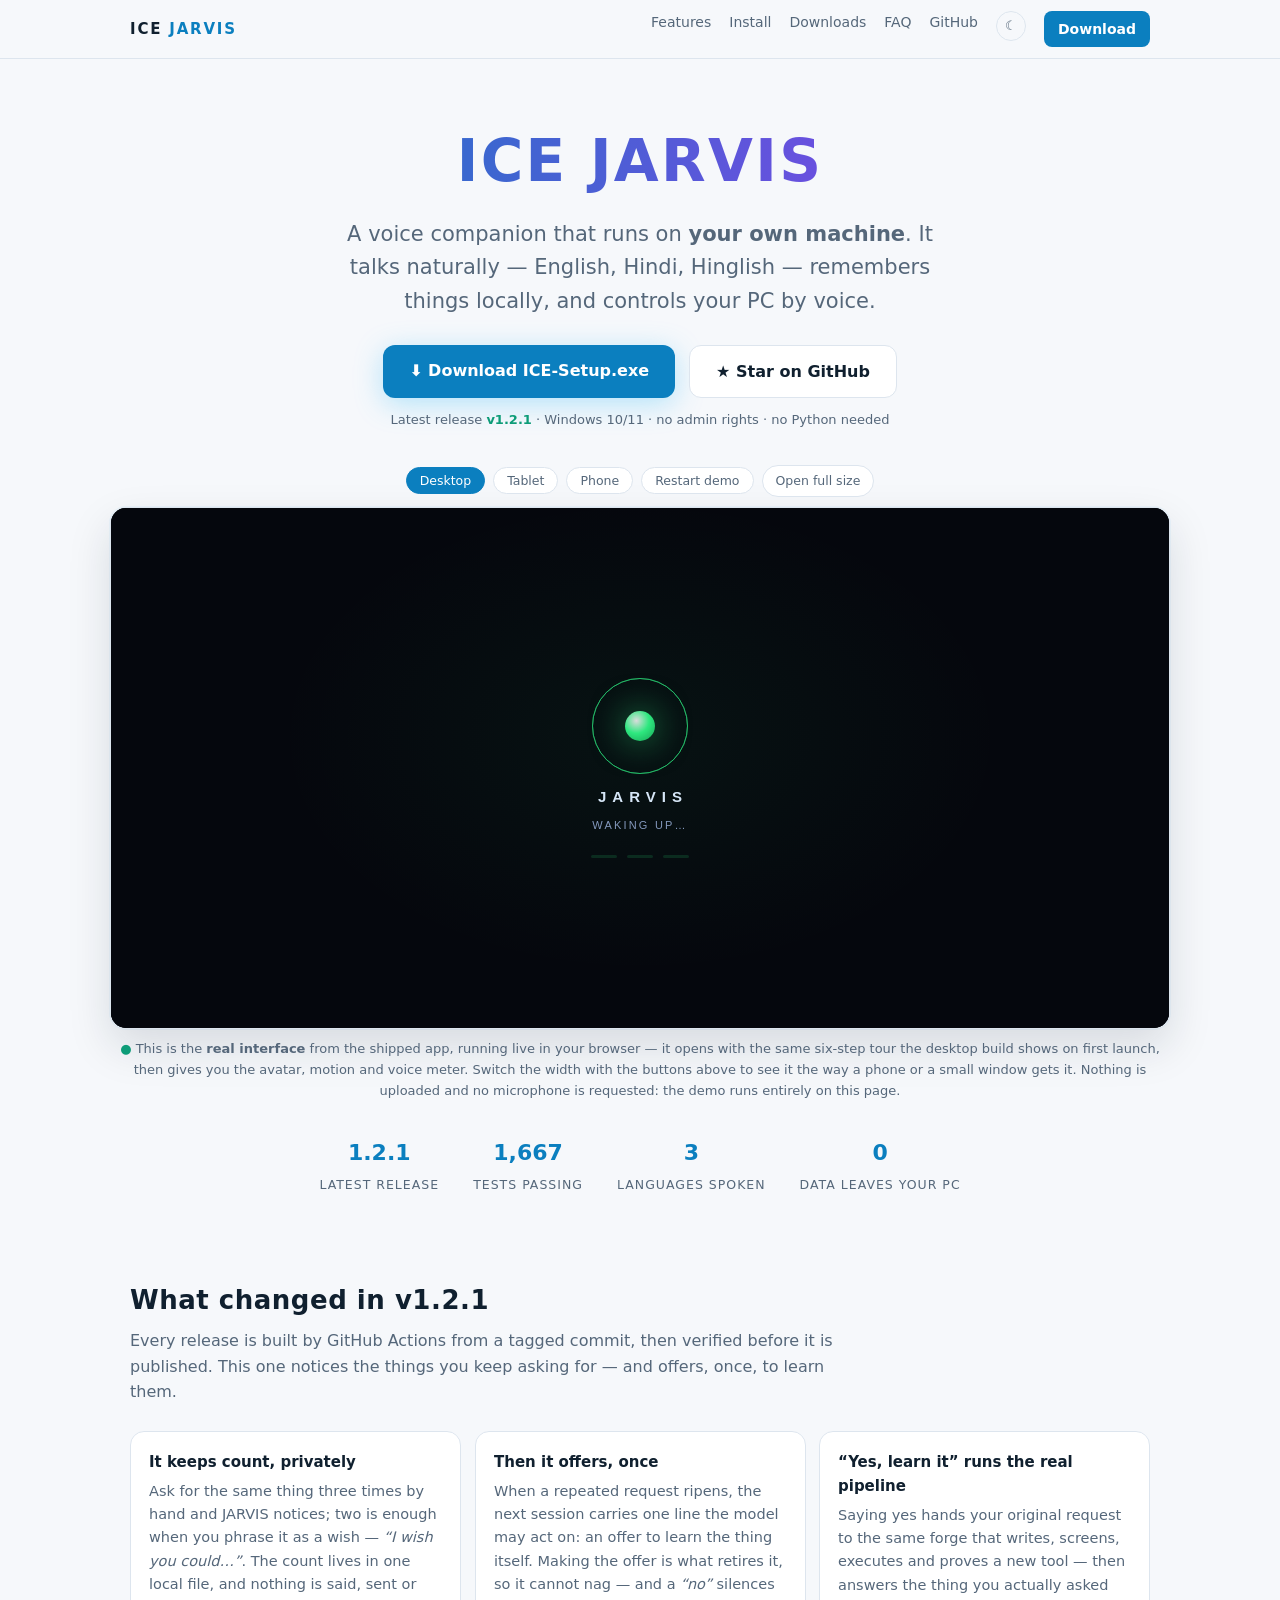
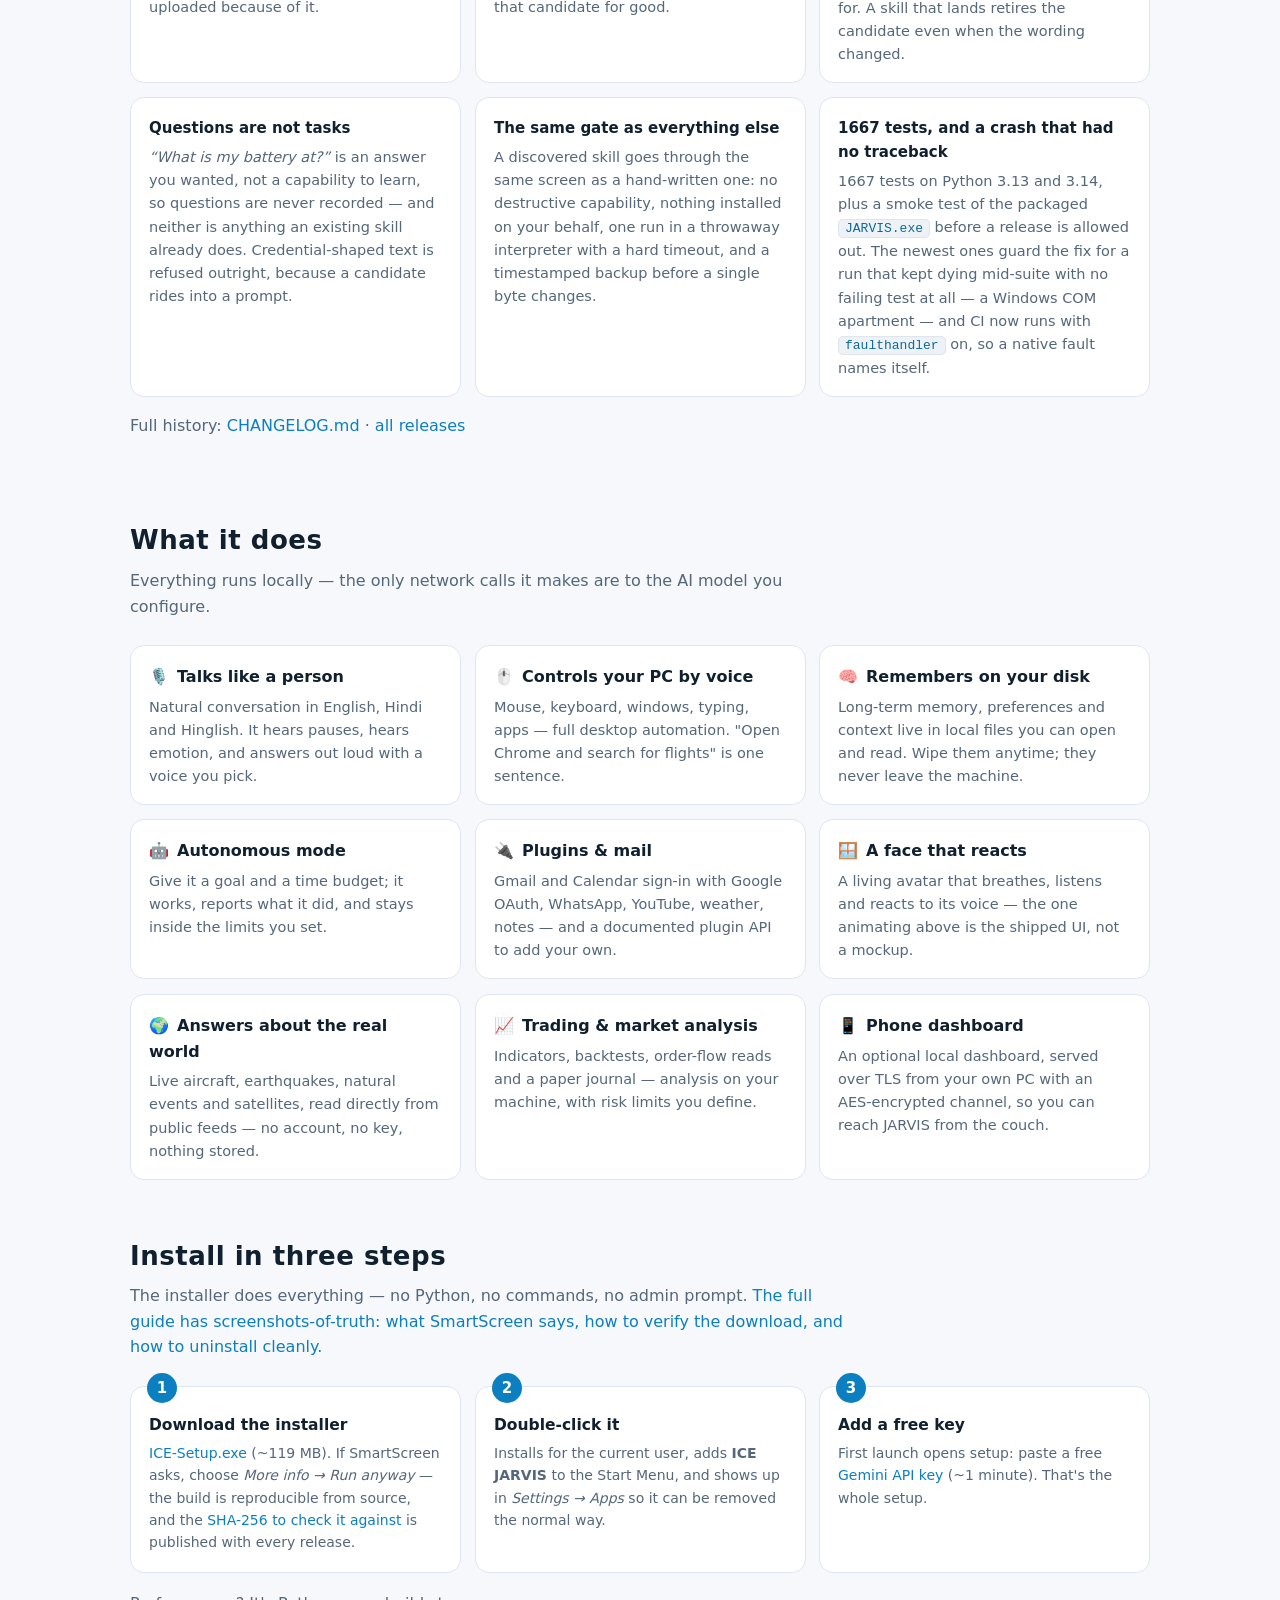
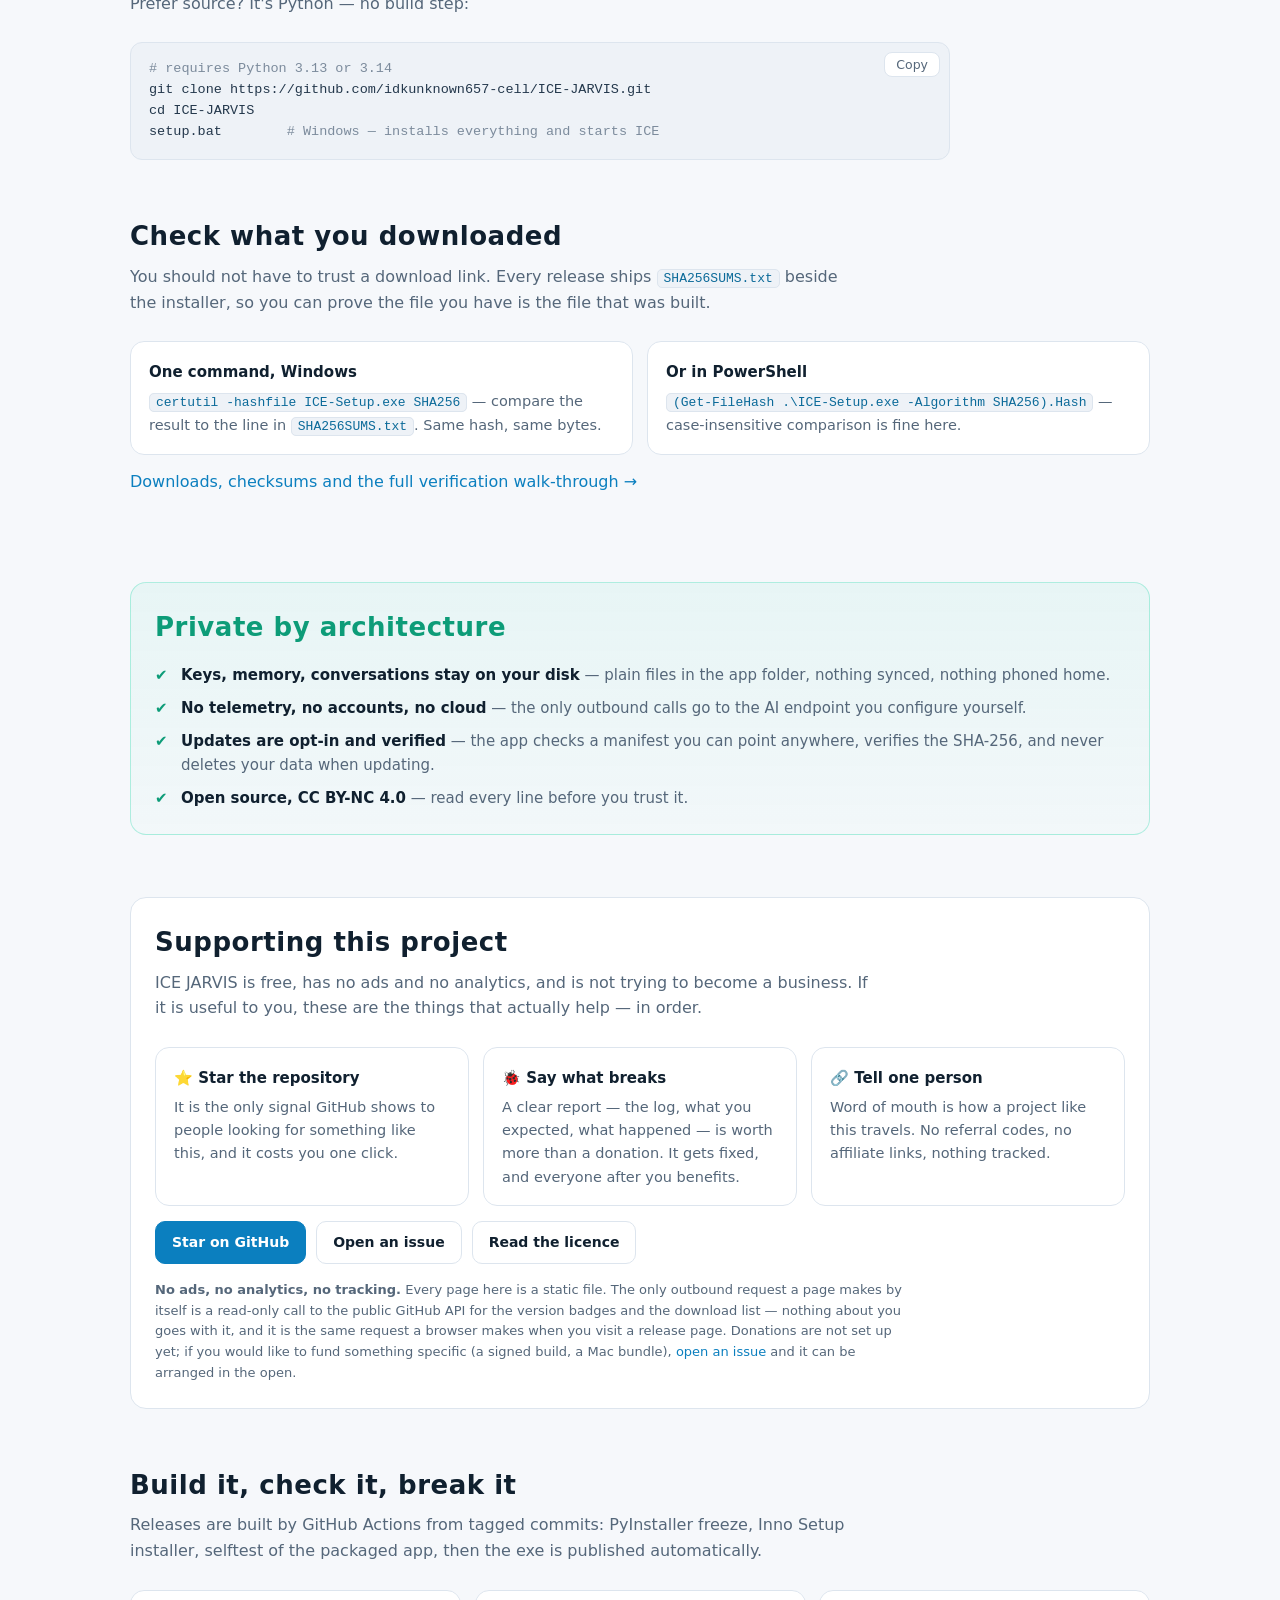
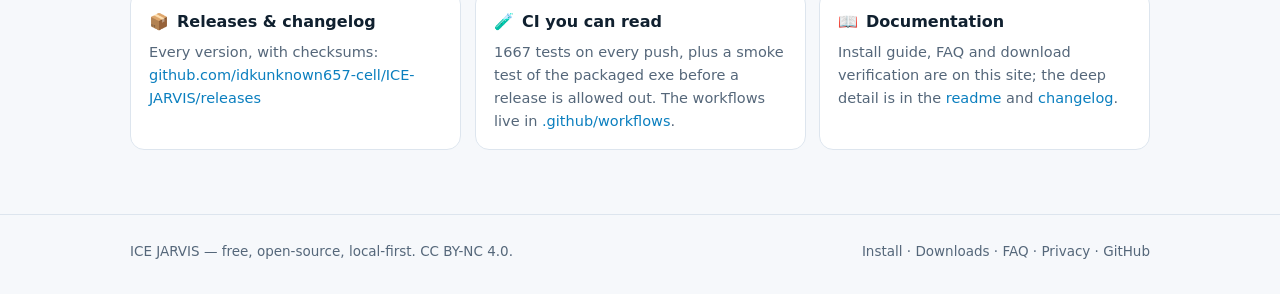
==== commit 72eb969d: "Release 1.2.1: it notices what you keep asking for The skill forge waited to be told "learn how to d" ====
--- a/docs/index.html
+++ b/docs/index.html
@@ -57,7 +57,7 @@
     <a class="btn btn-main" href="https://github.com/idkunknown657-cell/ICE-JARVIS/releases/latest/download/ICE-Setup.exe">⬇ Download ICE-Setup.exe</a>
     <a class="btn btn-ghost" href="https://github.com/idkunknown657-cell/ICE-JARVIS">★ Star on GitHub</a>
   </div>
-  <p class="ver">Latest release <b data-latest-tag>v1.2.0</b> · Windows 10/11 · no admin rights · no Python needed</p>
+  <p class="ver">Latest release <b data-latest-tag>v1.2.1</b> · Windows 10/11 · no admin rights · no Python needed</p>
 
   <div class="demo">
     <div class="demo-frame">
@@ -67,7 +67,7 @@
   </div>
 
   <div class="stats">
-    <div><b data-latest-version>1.2.0</b><span>latest release</span></div>
+    <div><b data-latest-version>1.2.1</b><span>latest release</span></div>
     <div><b>1667</b><span>tests passing</span></div>
     <div><b>3</b><span>languages spoken</span></div>
     <div><b>0</b><span>data leaves your PC</span></div>
@@ -77,32 +77,32 @@
 <main class="wrap" id="main">
 
   <section id="new">
-    <h2>What changed in <span data-latest-tag>v1.2.0</span></h2>
-    <p class="sub">Every release is built by GitHub Actions from a tagged commit, then verified before it is published. This one teaches JARVIS two things it could not do before: write itself a new tool, and repair its own crashes.</p>
+    <h2>What changed in <span data-latest-tag>v1.2.1</span></h2>
+    <p class="sub">Every release is built by GitHub Actions from a tagged commit, then verified before it is published. This one notices the things you keep asking for — and offers, once, to learn them.</p>
     <div class="grid">
       <div class="card">
-        <h4>It can learn a skill you ask for</h4>
-        <p>Ask for something it cannot do — <em>“learn how to check my internet speed”</em> — and it writes the tool, proves it works, and answers your original request with it. No restart, no plugin hunting. You can also just ask <em>“what have you taught yourself?”</em>.</p>
-      </div>
-      <div class="card">
-        <h4>Nothing runs until it passes the gate</h4>
-        <p>Generated code is screened for the things it must never do — repartition a disk, touch System32, read your API keys, install itself at login — then executed once in a separate interpreter with a trimmed environment and a hard timeout. It never touches the running app until that passes. It also never installs packages on your behalf.</p>
-      </div>
-      <div class="card">
-        <h4>A crash becomes a fix you approve</h4>
-        <p>When something breaks, it reads the traceback, finds the failing line <em>in its own files</em>, writes the smallest fix and puts it on screen for you to confirm. Library frames are skipped, a backup is taken first, and a patch that does not compile is rolled back on the spot. You can switch off the asking — or never allow it at all.</p>
-      </div>
-      <div class="card">
-        <h4>It survives its own mistakes</h4>
-        <p>The one failure it cannot repair from inside is a patch that stops it starting. So applying a patch arms a watch that is only retired once a session actually comes up — if it never does, the previous version is restored before anything else loads.</p>
-      </div>
-      <div class="card">
-        <h4>Instructions it actually keeps</h4>
-        <p>“Always open links in Chrome”, “reply in Hindi”, “never move files out of my Downloads folder” — stated once, followed from then on, and listed so they can be switched off or deleted by name. Password-shaped text is refused outright, because these ride in every prompt.</p>
-      </div>
-      <div class="card">
-        <h4>348 new tests, all about the refusals</h4>
-        <p>1667 tests on Python 3.13 and 3.14, plus a smoke test of the packaged <code>JARVIS.exe</code> before anything ships. The new ones are mostly about what must <em>not</em> happen: a destructive skill, a patch whose target appears twice, a name collision that must never overwrite a working plugin.</p>
+        <h4>It keeps count, privately</h4>
+        <p>Ask for the same thing three times by hand and JARVIS notices; two is enough when you phrase it as a wish — <em>“I wish you could…”</em>. The count lives in one local file, and nothing is said, sent or uploaded because of it.</p>
+      </div>
+      <div class="card">
+        <h4>Then it offers, once</h4>
+        <p>When a repeated request ripens, the next session carries one line the model may act on: an offer to learn the thing itself. Making the offer is what retires it, so it cannot nag — and a <em>“no”</em> silences that candidate for good.</p>
+      </div>
+      <div class="card">
+        <h4>“Yes, learn it” runs the real pipeline</h4>
+        <p>Saying yes hands your original request to the same forge that writes, screens, executes and proves a new tool — then answers the thing you actually asked for. A skill that lands retires the candidate even when the wording changed.</p>
+      </div>
+      <div class="card">
+        <h4>Questions are not tasks</h4>
+        <p><em>“What is my battery at?”</em> is an answer you wanted, not a capability to learn, so questions are never recorded — and neither is anything an existing skill already does. Credential-shaped text is refused outright, because a candidate rides into a prompt.</p>
+      </div>
+      <div class="card">
+        <h4>The same gate as everything else</h4>
+        <p>A discovered skill goes through the same screen as a hand-written one: no destructive capability, nothing installed on your behalf, one run in a throwaway interpreter with a hard timeout, and a timestamped backup before a single byte changes.</p>
+      </div>
+      <div class="card">
+        <h4>1667 tests, and a crash that had no traceback</h4>
+        <p>1667 tests on Python 3.13 and 3.14, plus a smoke test of the packaged <code>JARVIS.exe</code> before a release is allowed out. The newest ones guard the fix for a run that kept dying mid-suite with no failing test at all — a Windows COM apartment — and CI now runs with <code>faulthandler</code> on, so a native fault names itself.</p>
       </div>
     </div>
     <p class="sub" style="margin-top:16px">
@@ -237,7 +237,7 @@
   "description": "A local-first open-source voice assistant for Windows: natural English, Hindi and Hinglish conversation, full PC control by voice, local memory, and no telemetry.",
   "url": "https://idkunknown657-cell.github.io/ICE-JARVIS/",
   "downloadUrl": "https://github.com/idkunknown657-cell/ICE-JARVIS/releases/latest/download/ICE-Setup.exe",
-  "softwareVersion": "1.2.0",
+  "softwareVersion": "1.2.1",
   "license": "https://github.com/idkunknown657-cell/ICE-JARVIS/blob/main/LICENSE",
   "isAccessibleForFree": true,
   "author": { "@type": "Person", "name": "FatihMakes" },
